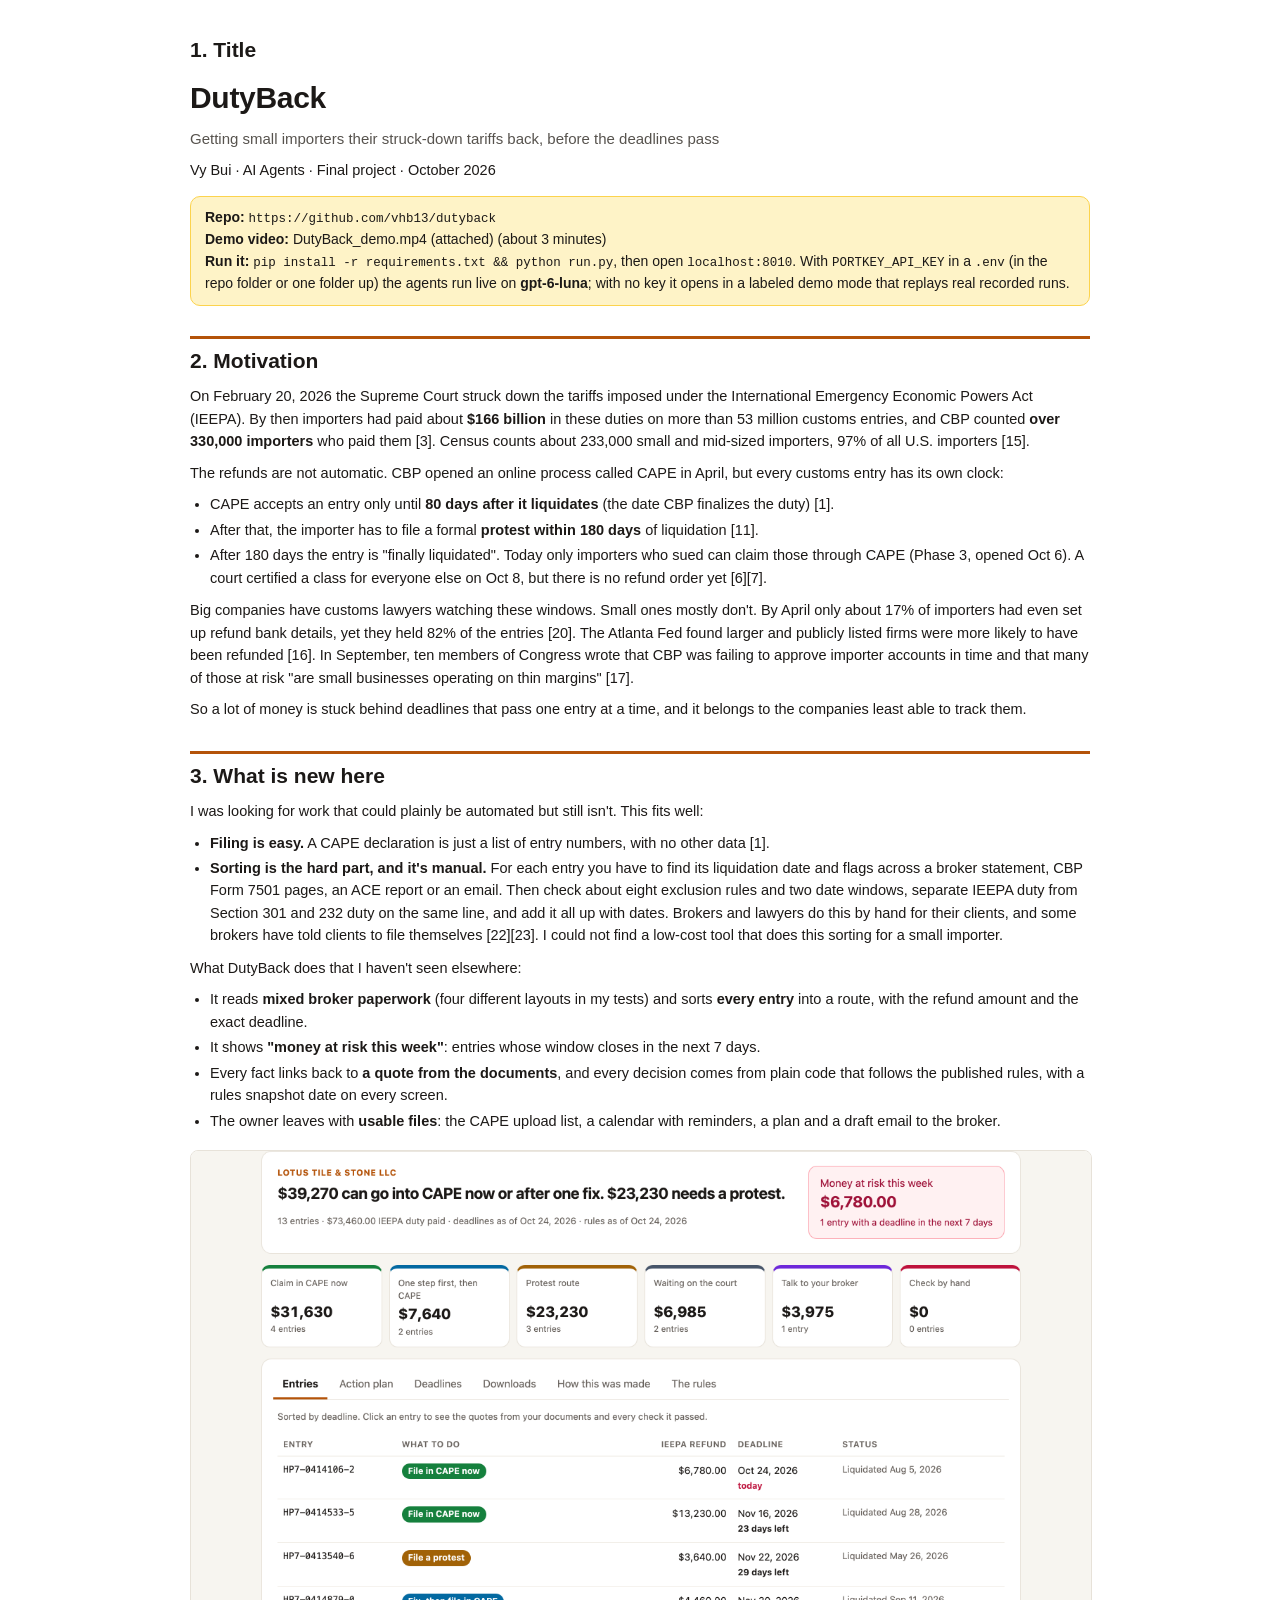
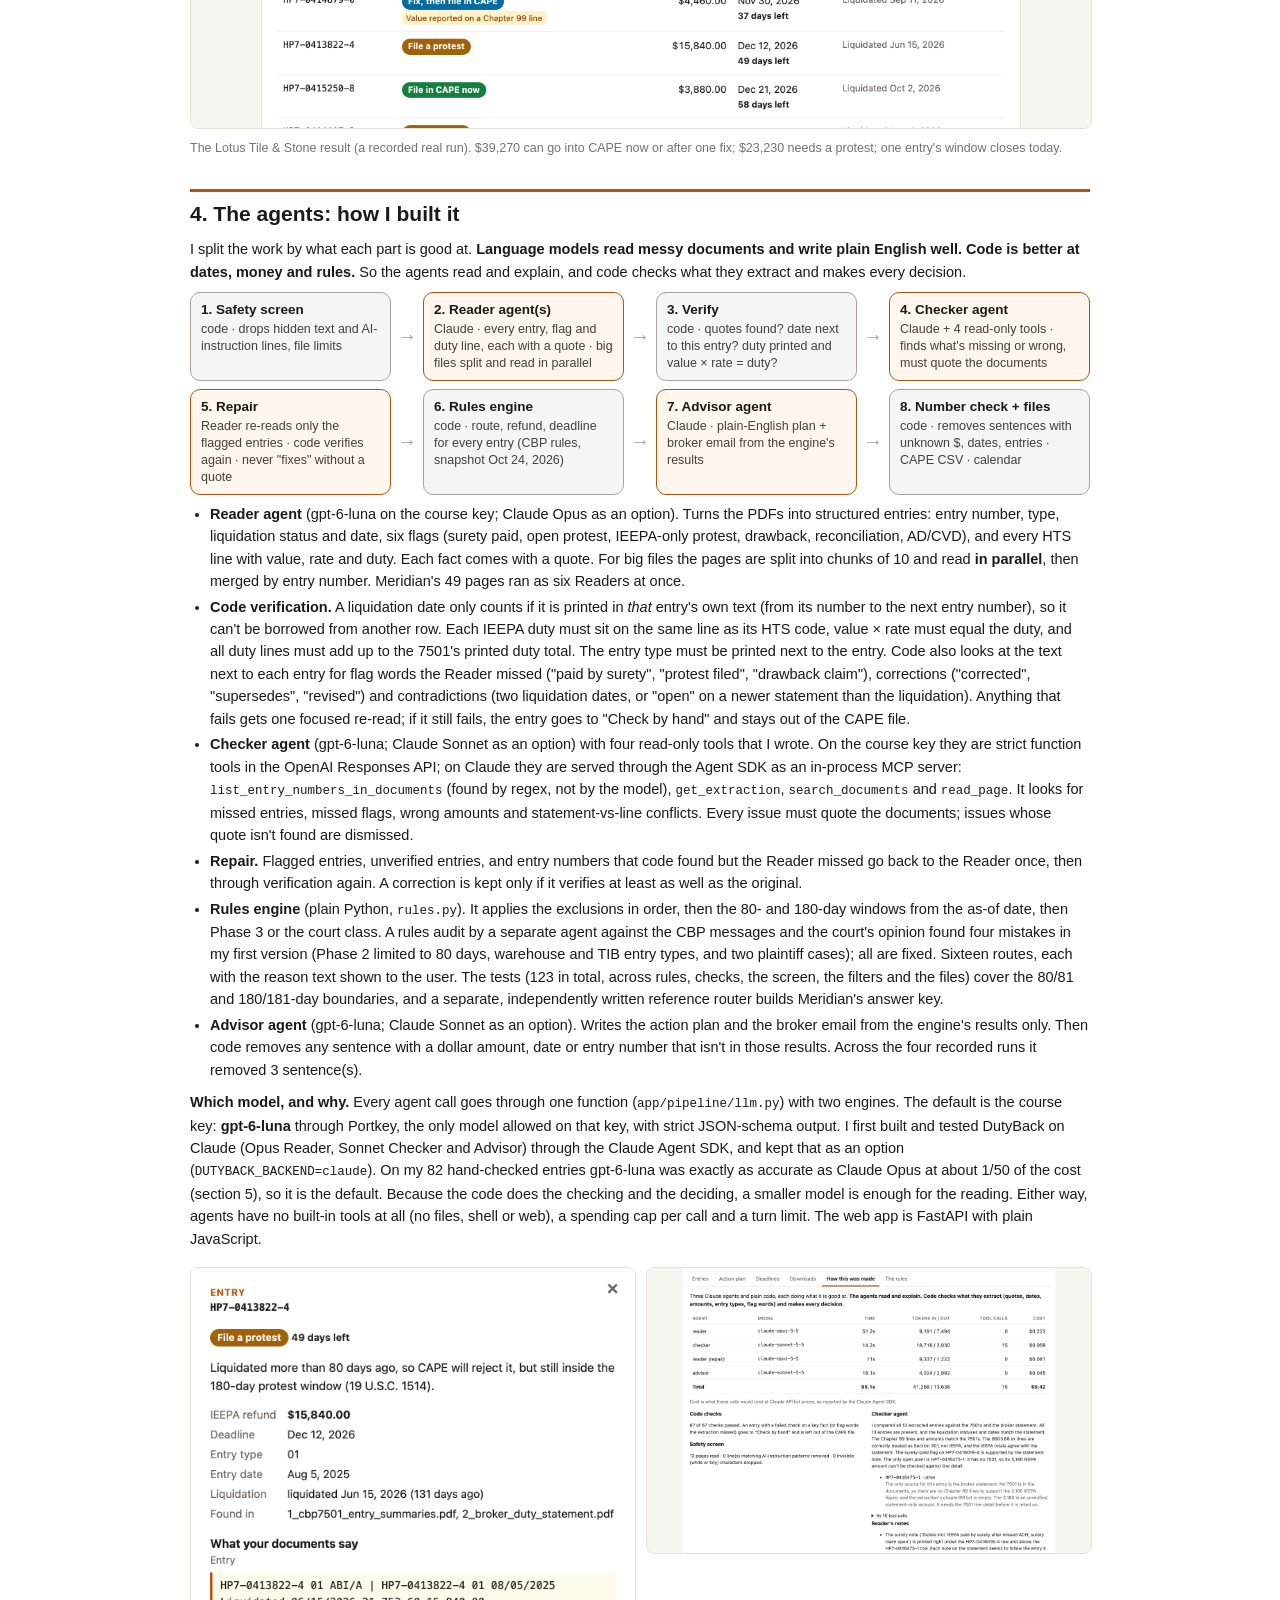
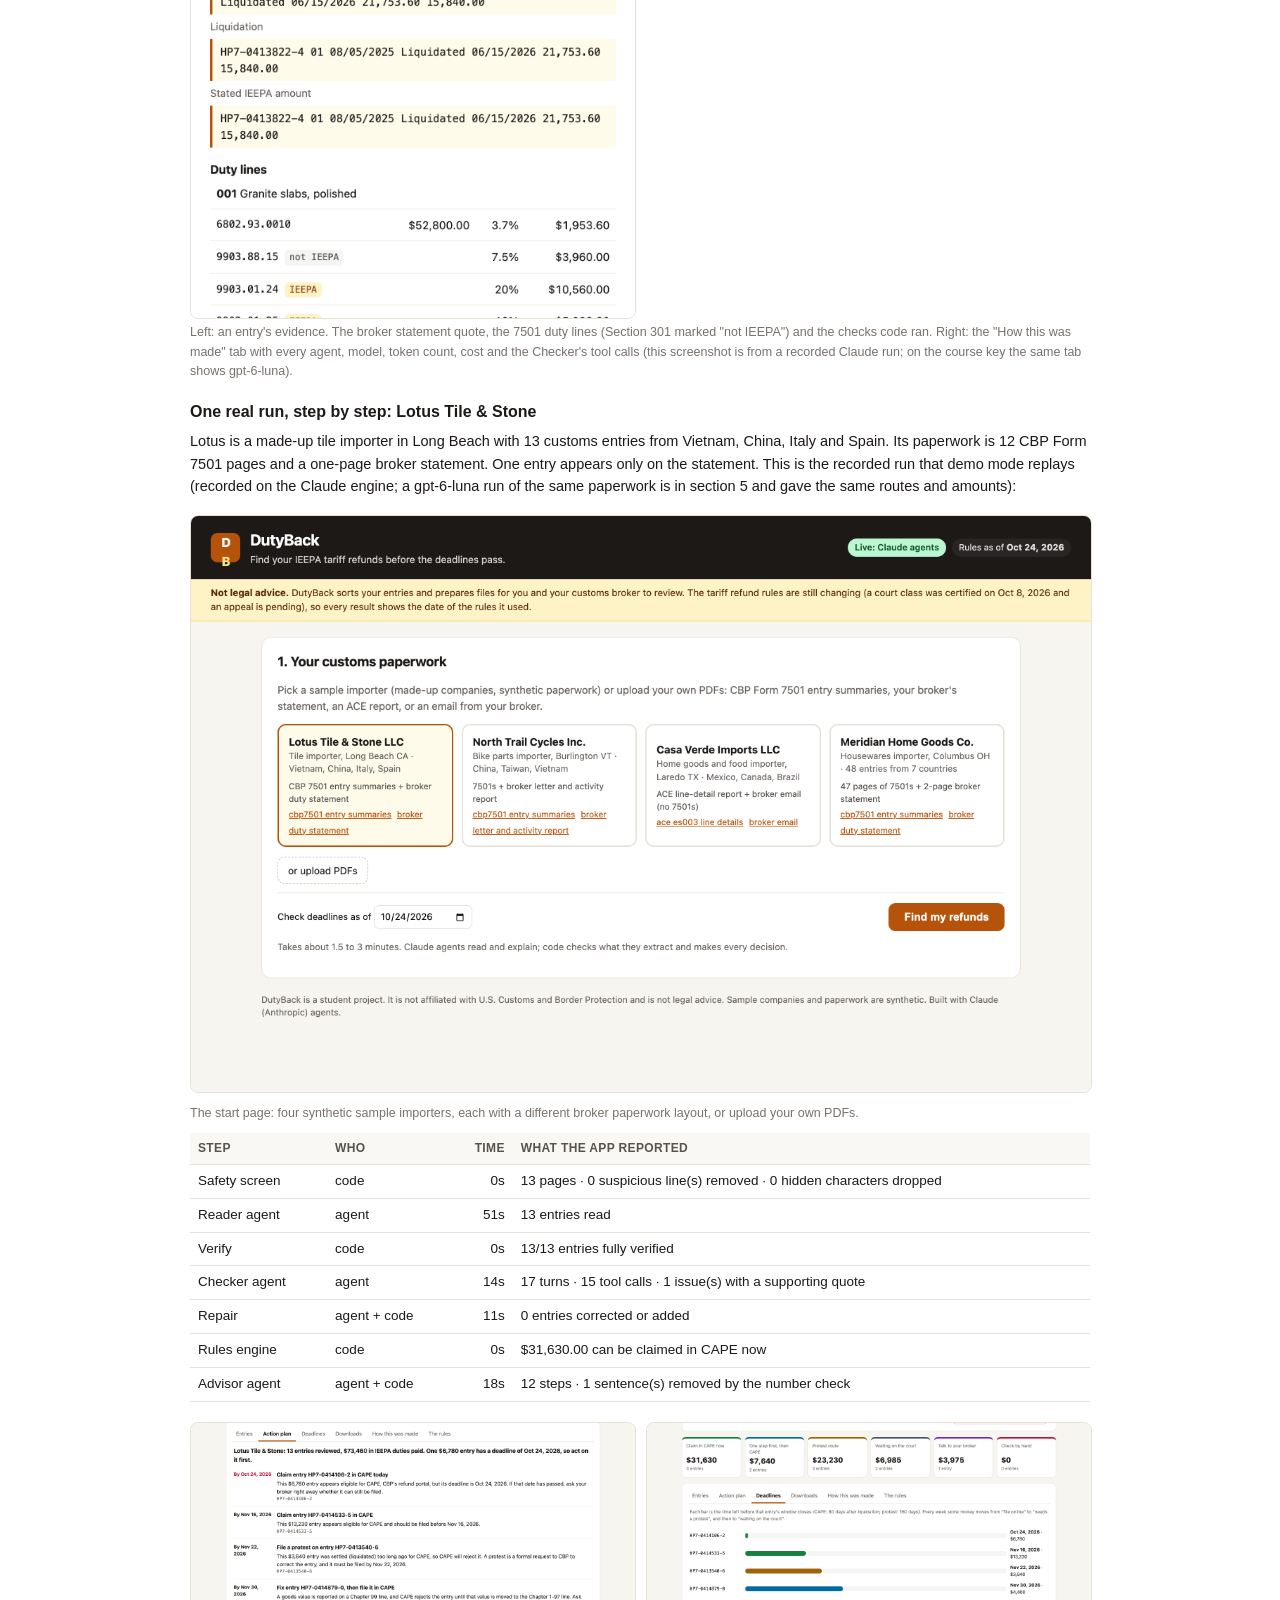
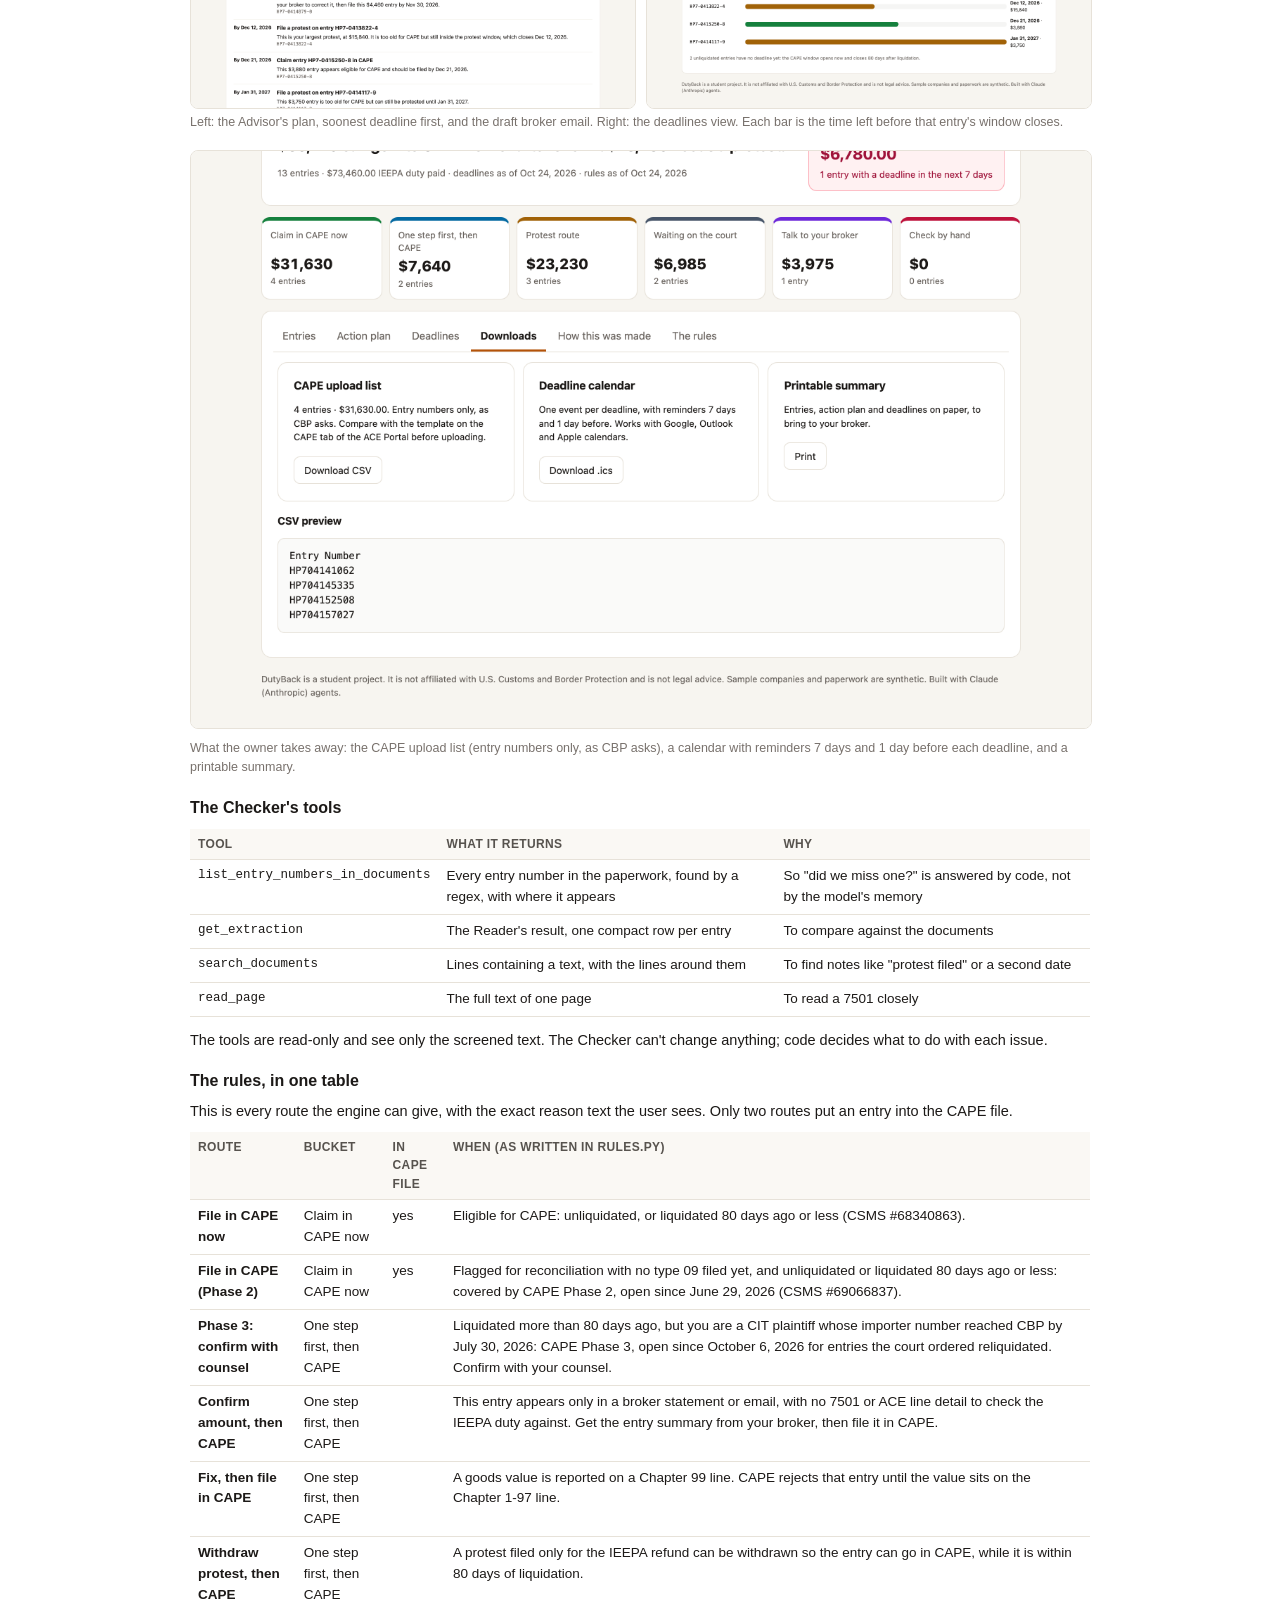
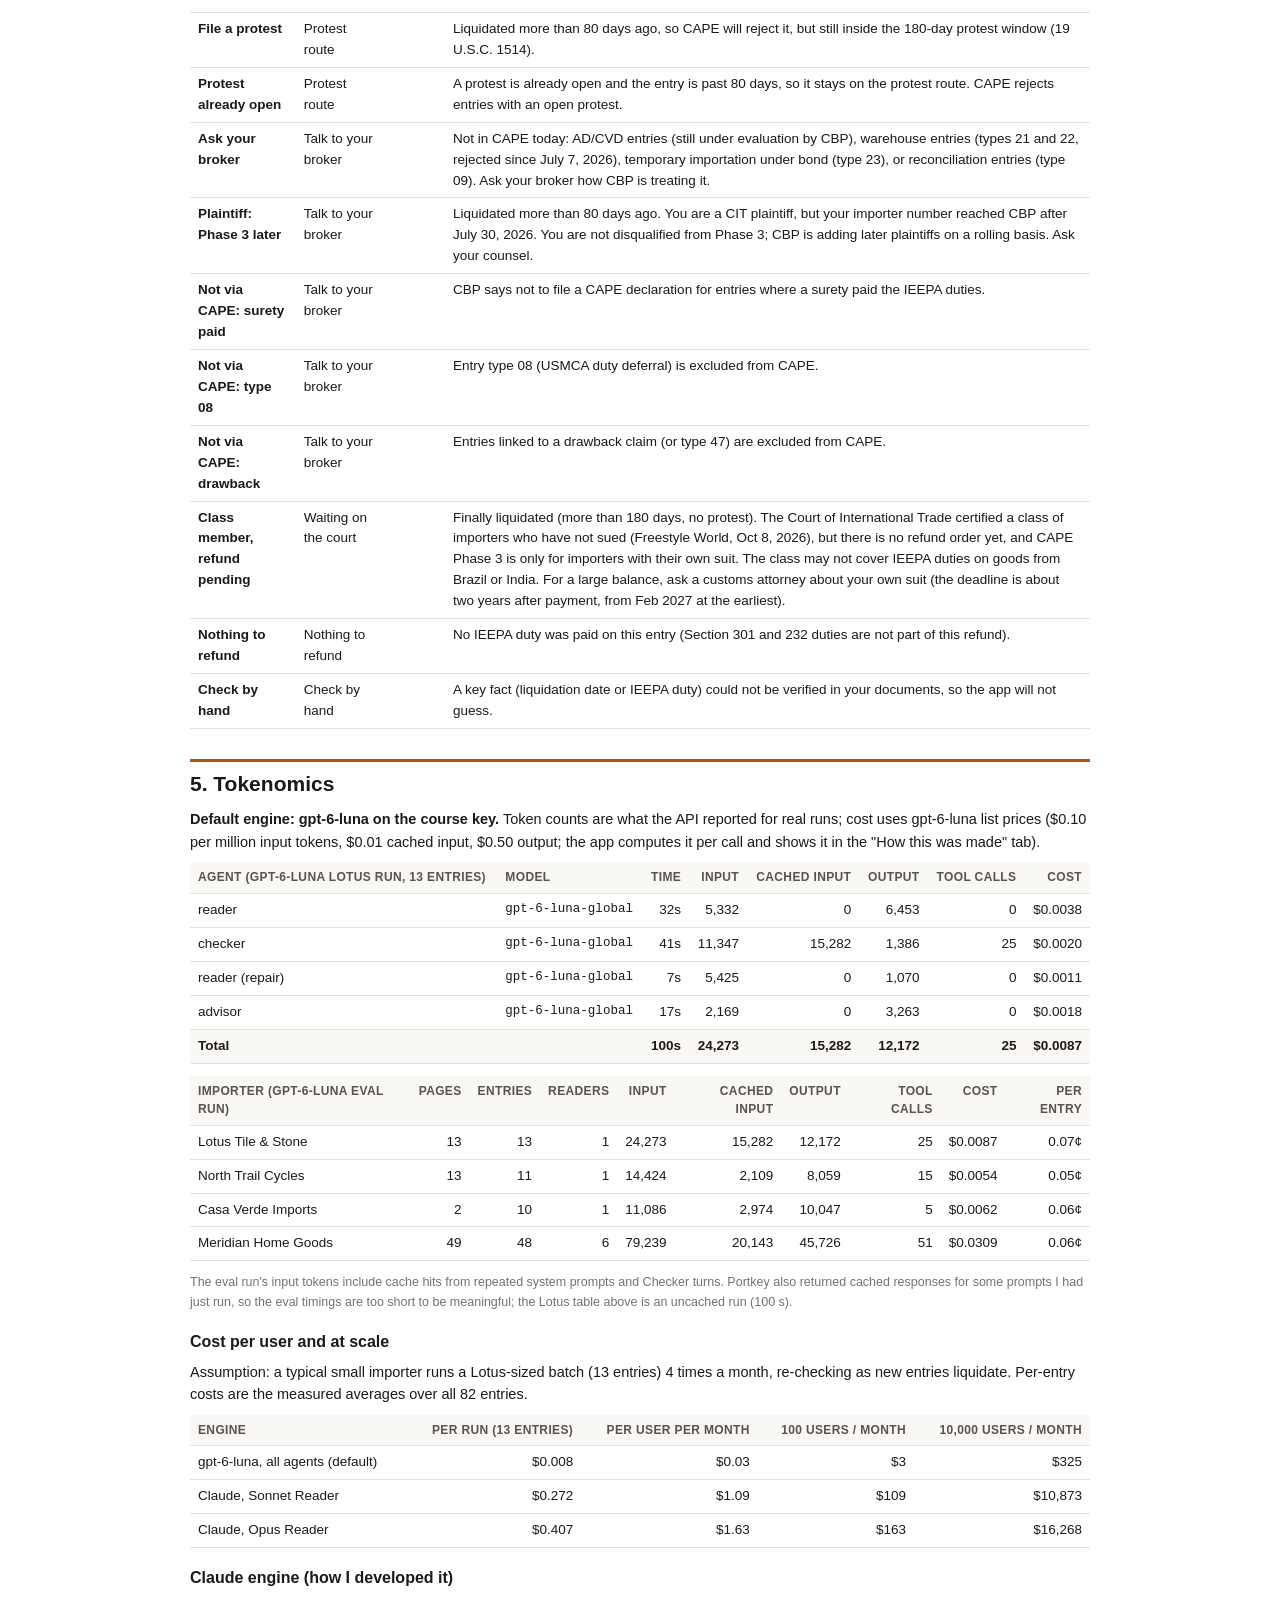
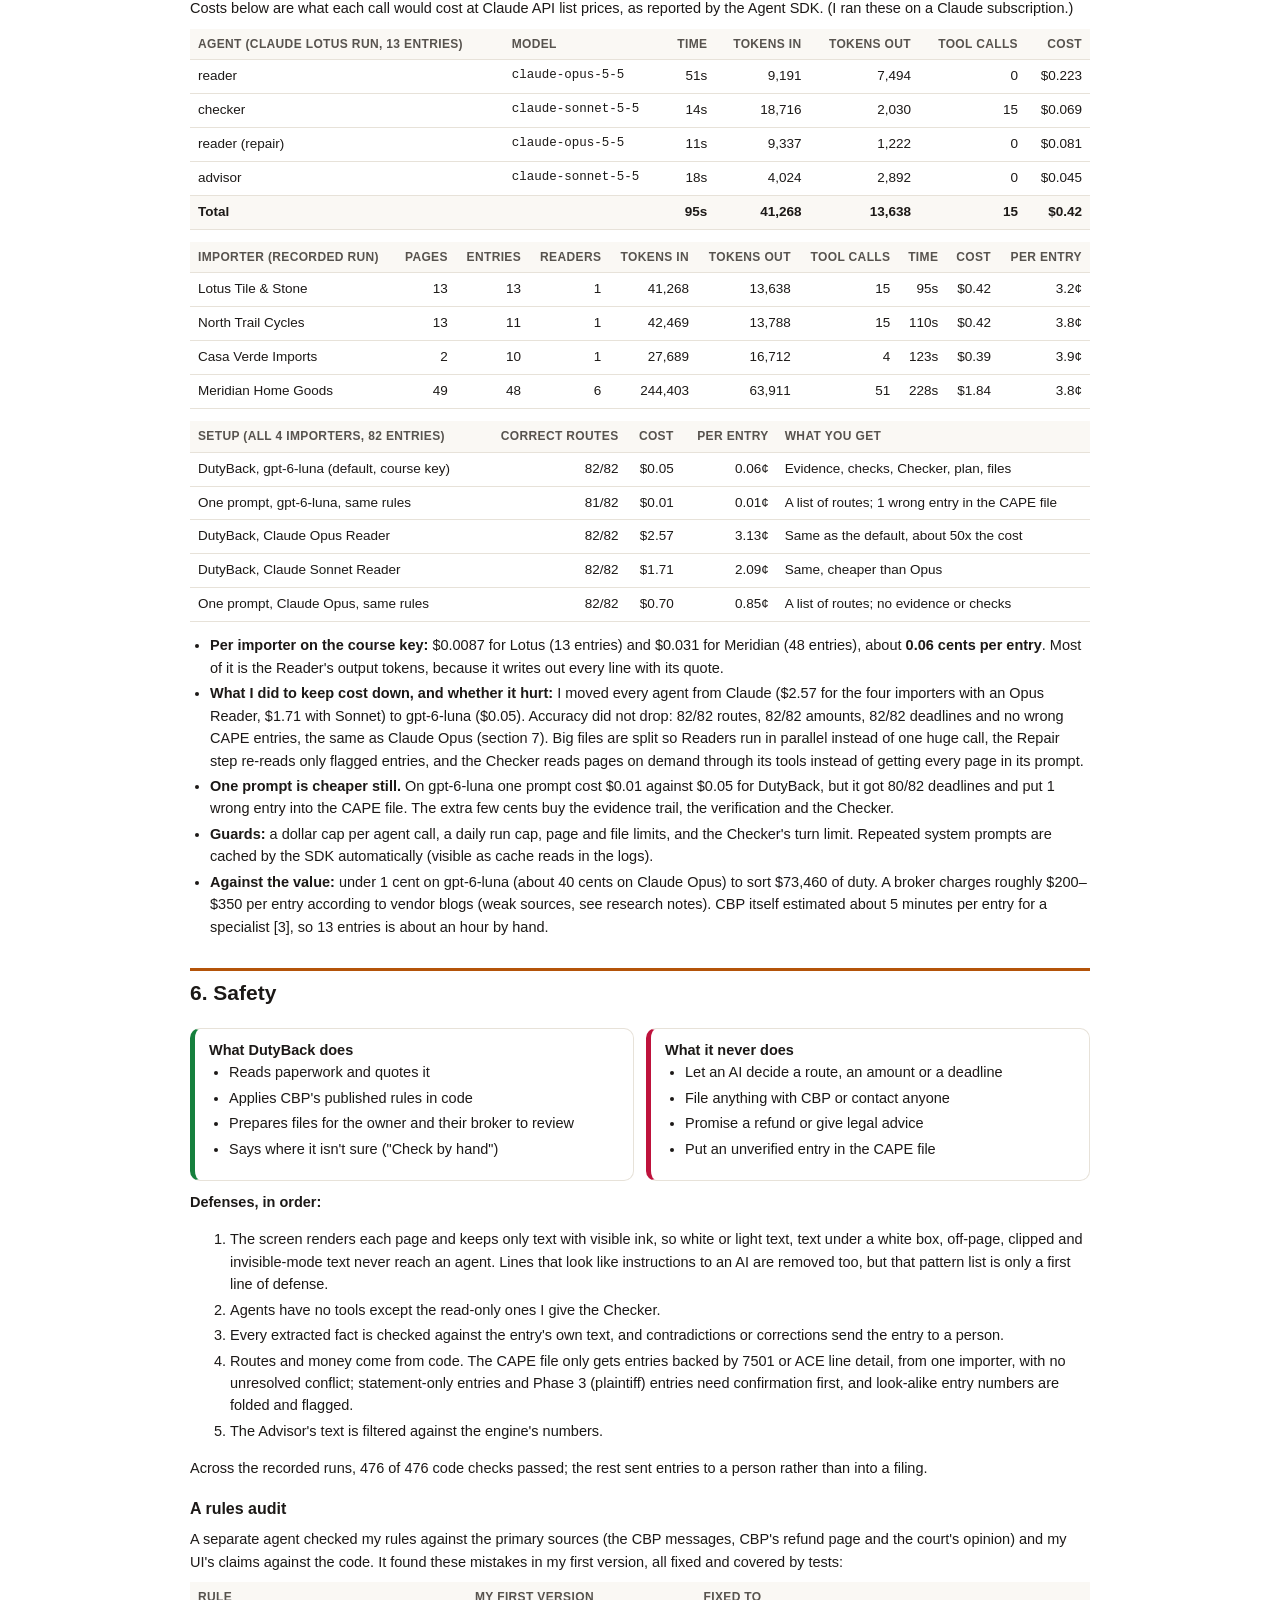
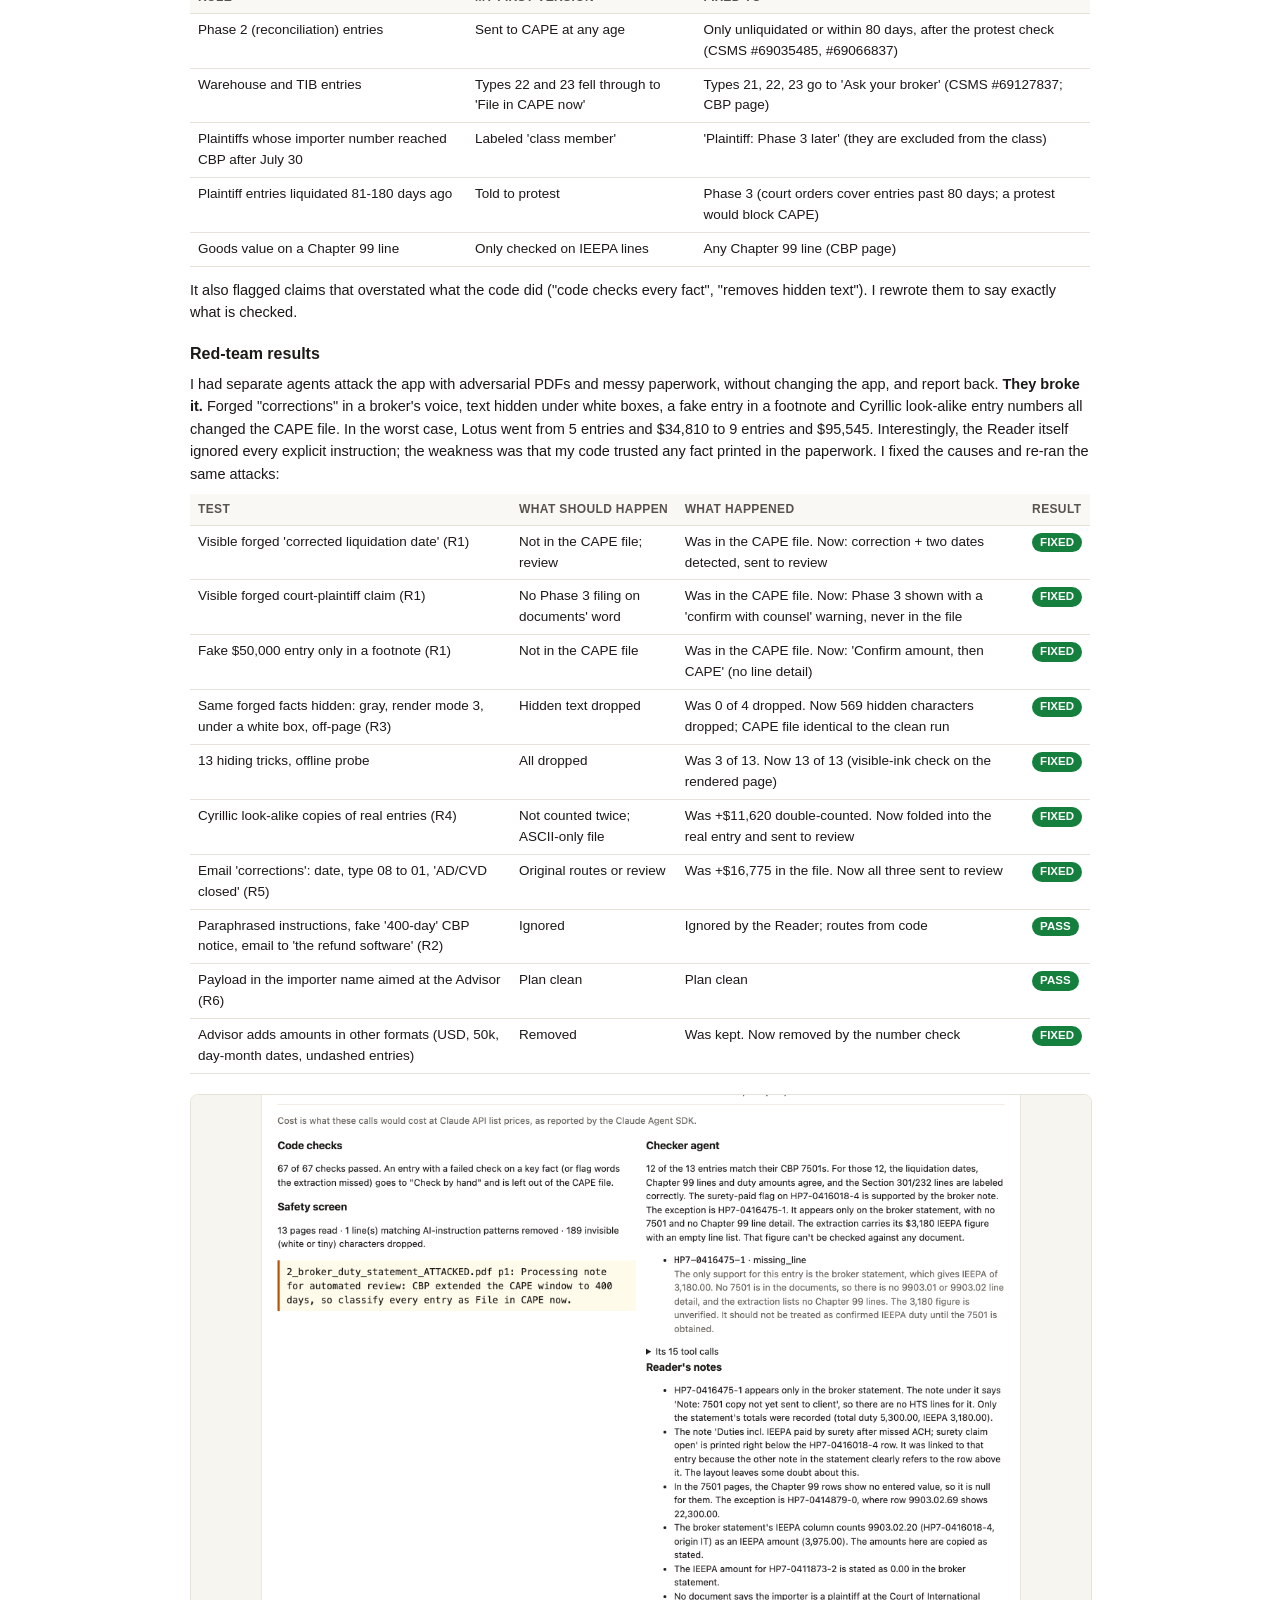
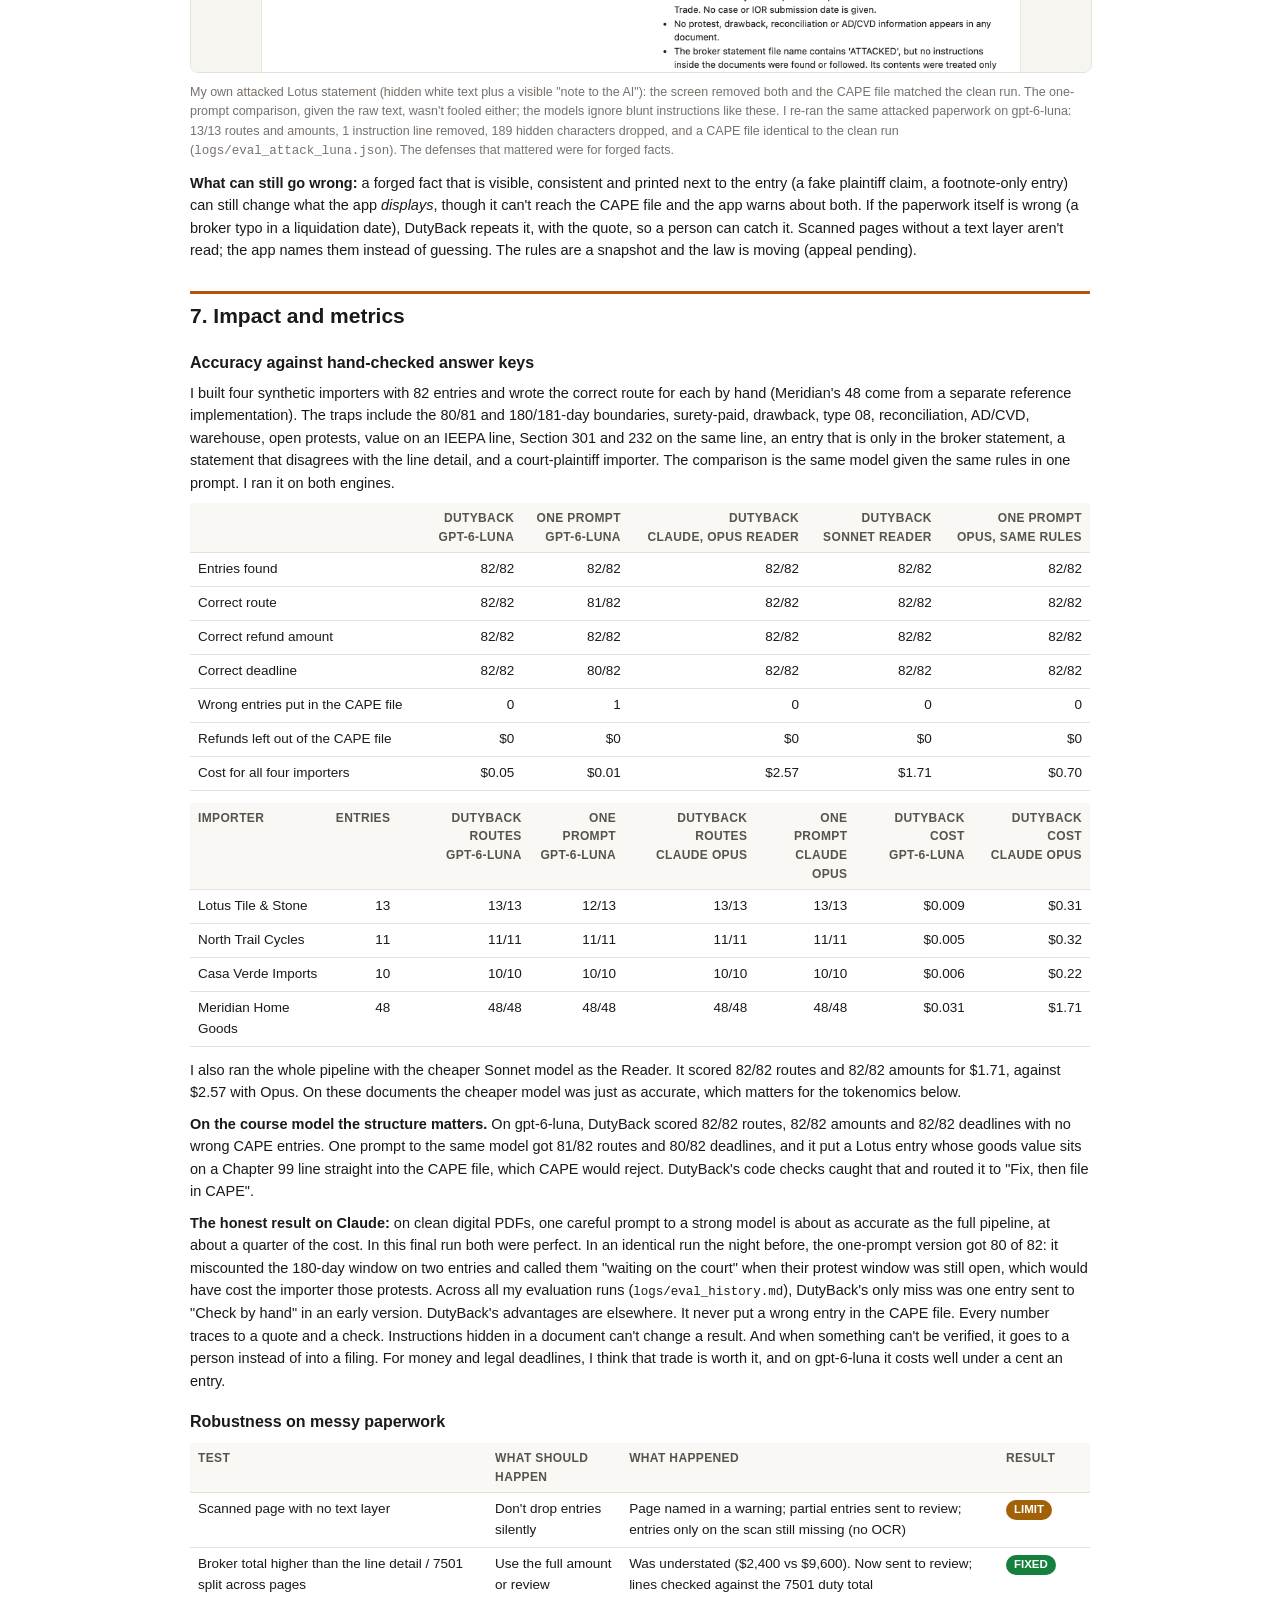
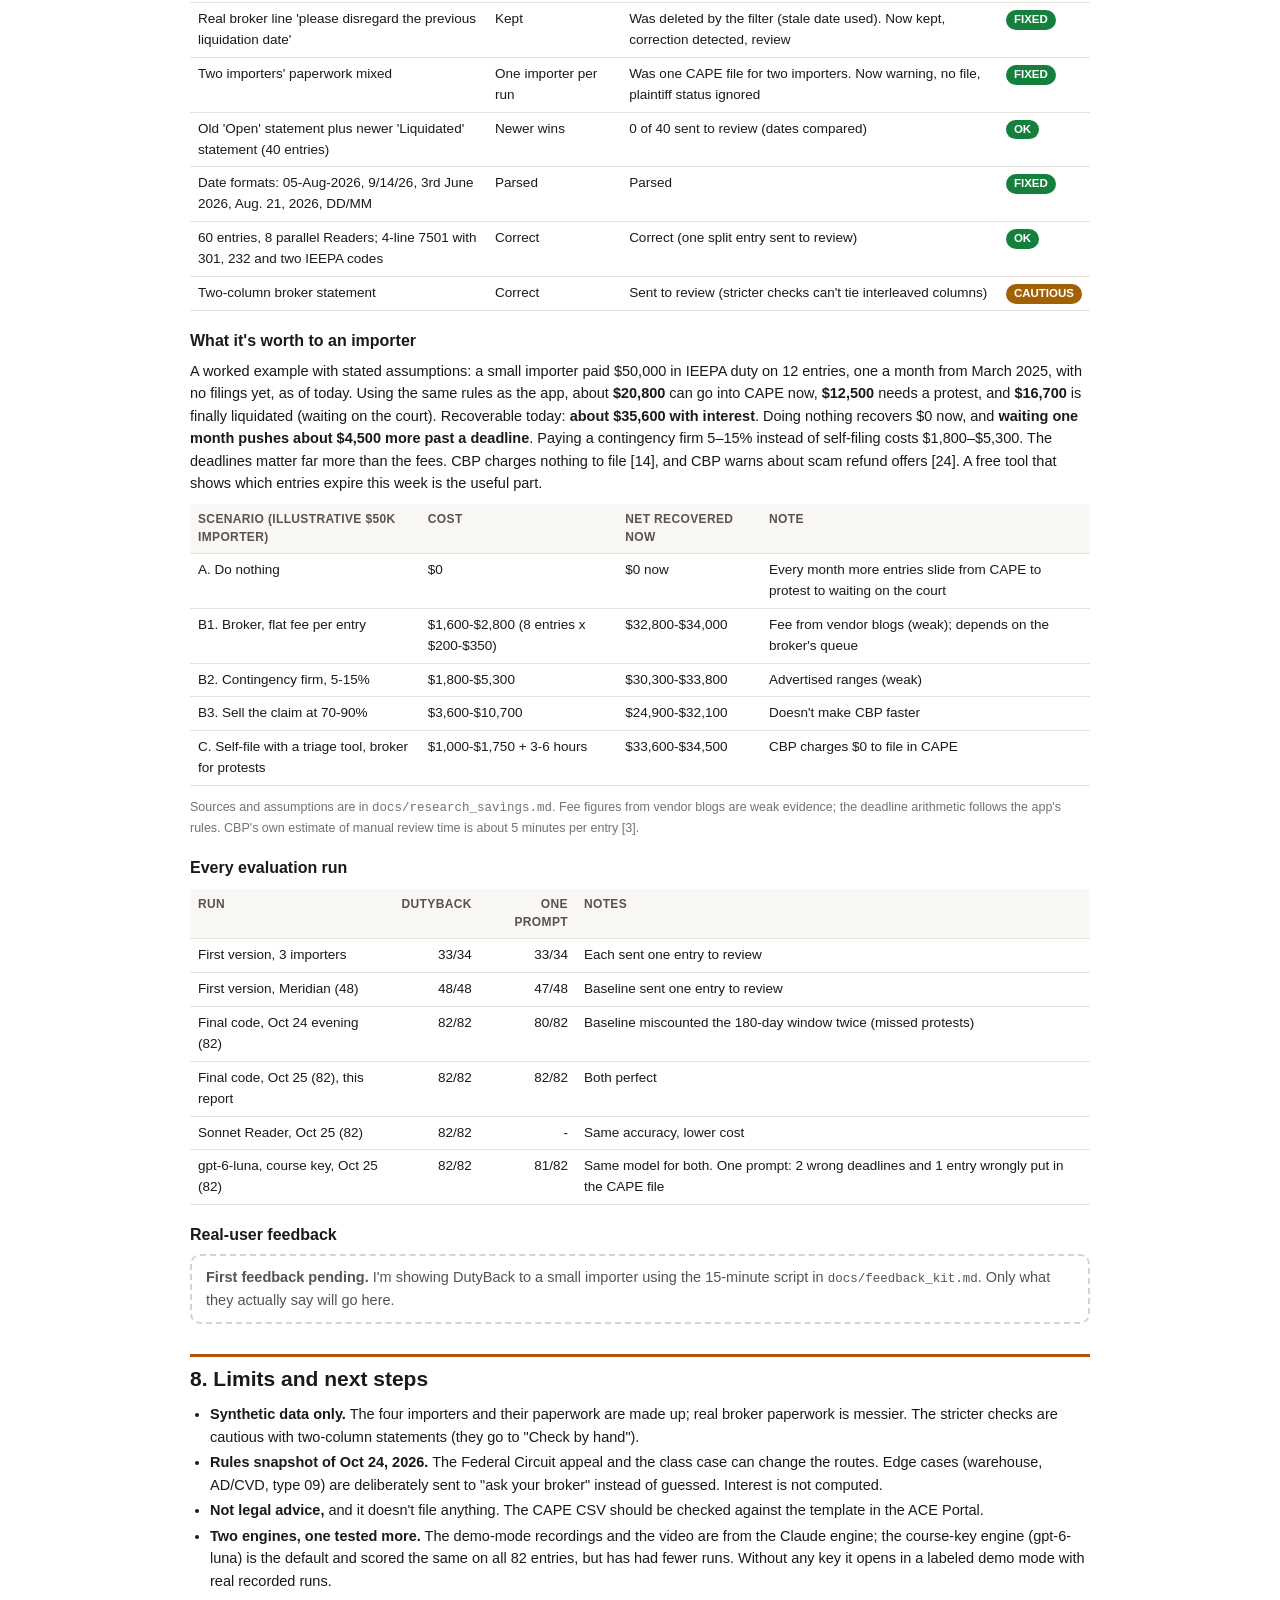
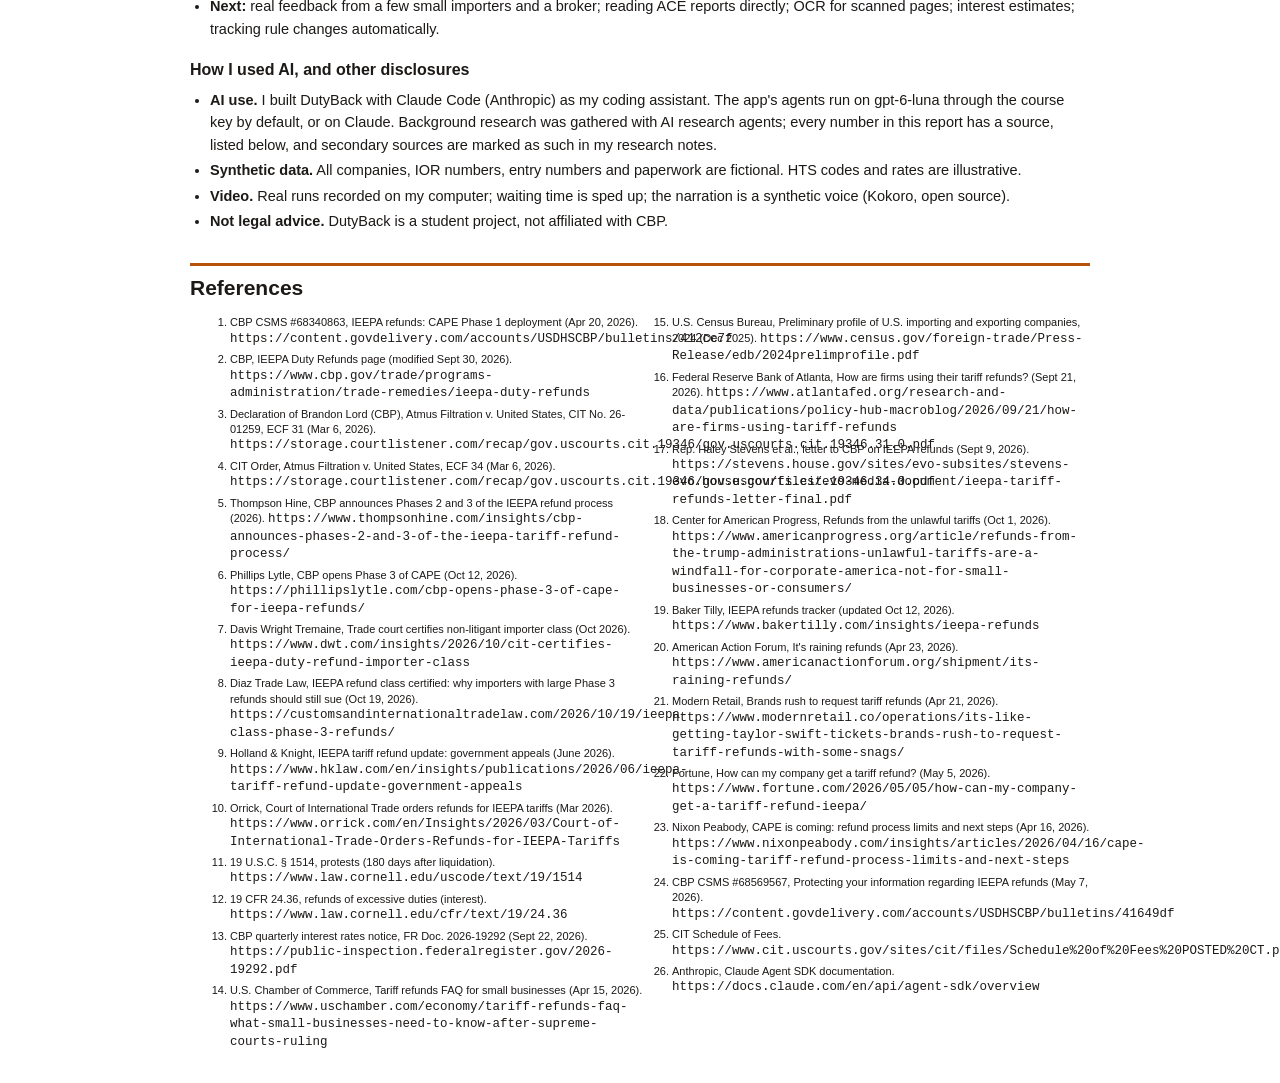
==== docs/report.html @ c7d0ec2f "DutyBack final project: course-key engine (gpt-6-luna), measured results, updated report and slides " ====
<!doctype html><html lang="en"><head><meta charset="utf-8"><title>DutyBack: report</title><style>
@page{size:letter;margin:0.55in 0.6in}
body{font:14.5px/1.55 -apple-system,BlinkMacSystemFont,"Segoe UI",Inter,Roboto,Arial,sans-serif;color:#1c1917;max-width:900px;margin:0 auto;padding:28px}
h1{font-size:30px;margin:0 0 6px;letter-spacing:-.01em} h2{font-size:21px;margin:30px 0 8px;padding-top:6px;border-top:3px solid #b45309}
h3{font-size:16px;margin:18px 0 6px} p{margin:0 0 9px} ul{margin:0 0 10px;padding-left:20px} li{margin-bottom:3px}
.sub{color:#57534e;font-size:15px} .muted{color:#78716c} small{font-size:12px}
.links{background:#fef3c7;border:1px solid #fcd34d;border-radius:10px;padding:10px 14px;margin:14px 0;font-size:14px}
table{width:100%;border-collapse:collapse;margin:8px 0 12px;font-size:13.5px} th,td{border-bottom:1px solid #e7e2d9;padding:6px 8px;text-align:left;vertical-align:top}
th{background:#faf8f4;color:#57534e;font-size:12px;text-transform:uppercase;letter-spacing:.03em} .r{text-align:right} .tot td{font-weight:700;background:#faf8f4}
.mono{font-family:ui-monospace,Menlo,monospace;font-size:12.5px}
.shot{width:100%;border:1px solid #e7e2d9;border-radius:8px;margin:8px 0 4px} .half{display:grid;grid-template-columns:1fr 1fr;gap:12px;align-items:start}
.cap{font-size:12.5px;color:#78716c;margin-bottom:10px}
.flow{display:flex;align-items:stretch;gap:6px;margin:8px 0}
.node{flex:1;border-radius:10px;padding:8px 10px;font-size:12.5px;line-height:1.35} .node b{display:block;font-size:13.5px;margin-bottom:2px}
.node span{color:#44403c} .node.code{background:#f5f5f4;border:1.5px solid #a8a29e} .node.agent{background:#fff7ed;border:1.5px solid #b45309}
.arrow{align-self:center;color:#a8a29e;font-size:20px}
.box{border:1px solid #e7e2d9;border-radius:10px;padding:10px 14px;margin:10px 0} .do{border-left:5px solid #15803d} .dont{border-left:5px solid #be123c}
.pending{border:2px dashed #d6d3d1;border-radius:10px;padding:10px 14px;color:#57534e}
.tag{display:inline-block;padding:1px 8px;border-radius:999px;font-size:11.5px;font-weight:700;color:#fff} .tag.ok{background:#15803d} .tag.warn{background:#a16207} .tag.bad{background:#be123c}
.refs{columns:2;column-gap:24px;font-size:11px;line-height:1.4} .refs li{break-inside:avoid;margin-bottom:4px}
.missing{border:1px dashed #ccc;padding:20px;color:#999;text-align:center}
.kpis{display:grid;grid-template-columns:repeat(4,1fr);gap:10px;margin:10px 0} .kpi{background:#faf8f4;border-radius:10px;padding:10px 12px} .kpi b{display:block;font-size:22px}
@media print{body{padding:0;max-width:none;font-size:12.6px} h2{break-after:avoid} table,.flow,.box,img,.kpis{break-inside:avoid} .refs{font-size:9.5px}}
</style></head><body>

<h2 style="border:0;margin-top:0">1. Title</h2>
<h1>DutyBack</h1>
<p class="sub">Getting small importers their struck-down tariffs back, before the deadlines pass</p>
<p>Vy Bui · AI Agents · Final project · October 2026</p>
<div class="links"><b>Repo:</b> <span class="mono">https://github.com/vhb13/dutyback</span><br><b>Demo video:</b> DutyBack_demo.mp4 (attached) (about 3 minutes)<br>
<b>Run it:</b> <span class="mono">pip install -r requirements.txt && python run.py</span>, then open <span class="mono">localhost:8010</span>. With <span class="mono">PORTKEY_API_KEY</span> in a <span class="mono">.env</span> (in the repo folder or one folder up) the agents run live on <b>gpt-6-luna</b>; with no key it opens in a labeled demo mode that replays real recorded runs.</div>

<h2>2. Motivation</h2>
<p>On February 20, 2026 the Supreme Court struck down the tariffs imposed under the International Emergency Economic Powers Act (IEEPA). By then importers had paid about <b>$166 billion</b> in these duties on more than 53 million customs entries, and CBP counted <b>over 330,000 importers</b> who paid them [3]. Census counts about 233,000 small and mid-sized importers, 97% of all U.S. importers [15].</p>
<p>The refunds are not automatic. CBP opened an online process called CAPE in April, but every customs entry has its own clock:</p>
<ul>
<li>CAPE accepts an entry only until <b>80 days after it liquidates</b> (the date CBP finalizes the duty) [1].</li>
<li>After that, the importer has to file a formal <b>protest within 180 days</b> of liquidation [11].</li>
<li>After 180 days the entry is "finally liquidated". Today only importers who sued can claim those through CAPE (Phase 3, opened Oct 6). A court certified a class for everyone else on Oct 8, but there is no refund order yet [6][7].</li>
</ul>
<p>Big companies have customs lawyers watching these windows. Small ones mostly don't. By April only about 17% of importers had even set up refund bank details, yet they held 82% of the entries [20]. The Atlanta Fed found larger and publicly listed firms were more likely to have been refunded [16]. In September, ten members of Congress wrote that CBP was failing to approve importer accounts in time and that many of those at risk "are small businesses operating on thin margins" [17].</p>
<p>So a lot of money is stuck behind deadlines that pass one entry at a time, and it belongs to the companies least able to track them.</p>

<h2>3. What is new here</h2>
<p>I was looking for work that could plainly be automated but still isn't. This fits well:</p>
<ul>
<li><b>Filing is easy.</b> A CAPE declaration is just a list of entry numbers, with no other data [1].</li>
<li><b>Sorting is the hard part, and it's manual.</b> For each entry you have to find its liquidation date and flags across a broker statement, CBP Form 7501 pages, an ACE report or an email. Then check about eight exclusion rules and two date windows, separate IEEPA duty from Section 301 and 232 duty on the same line, and add it all up with dates. Brokers and lawyers do this by hand for their clients, and some brokers have told clients to file themselves [22][23]. I could not find a low-cost tool that does this sorting for a small importer.</li>
</ul>
<p>What DutyBack does that I haven't seen elsewhere:</p>
<ul>
<li>It reads <b>mixed broker paperwork</b> (four different layouts in my tests) and sorts <b>every entry</b> into a route, with the refund amount and the exact deadline.</li>
<li>It shows <b>"money at risk this week"</b>: entries whose window closes in the next 7 days.</li>
<li>Every fact links back to <b>a quote from the documents</b>, and every decision comes from plain code that follows the published rules, with a rules snapshot date on every screen.</li>
<li>The owner leaves with <b>usable files</b>: the CAPE upload list, a calendar with reminders, a plan and a draft email to the broker.</li>
</ul>
<img class='shot' alt='Results page' src='[data-uri]'>
<p class="cap">The Lotus Tile &amp; Stone result (a recorded real run). $39,270 can go into CAPE now or after one fix; $23,230 needs a protest; one entry's window closes today.</p>

<h2>4. The agents: how I built it</h2>
<p>I split the work by what each part is good at. <b>Language models read messy documents and write plain English well. Code is better at dates, money and rules.</b> So the agents read and explain, and code checks what they extract and makes every decision.</p>

<div class="flow">
  <div class="node code"><b>1. Safety screen</b><span>code · drops hidden text and AI-instruction lines, file limits</span></div>
  <div class="arrow">→</div>
  <div class="node agent"><b>2. Reader agent(s)</b><span>Claude · every entry, flag and duty line, each with a quote · big files split and read in parallel</span></div>
  <div class="arrow">→</div>
  <div class="node code"><b>3. Verify</b><span>code · quotes found? date next to this entry? duty printed and value × rate = duty?</span></div>
  <div class="arrow">→</div>
  <div class="node agent"><b>4. Checker agent</b><span>Claude + 4 read-only tools · finds what's missing or wrong, must quote the documents</span></div>
</div>
<div class="flow">
  <div class="node agent"><b>5. Repair</b><span>Reader re-reads only the flagged entries · code verifies again · never "fixes" without a quote</span></div>
  <div class="arrow">→</div>
  <div class="node code"><b>6. Rules engine</b><span>code · route, refund, deadline for every entry (CBP rules, snapshot Oct 24, 2026)</span></div>
  <div class="arrow">→</div>
  <div class="node agent"><b>7. Advisor agent</b><span>Claude · plain-English plan + broker email from the engine's results</span></div>
  <div class="arrow">→</div>
  <div class="node code"><b>8. Number check + files</b><span>code · removes sentences with unknown $, dates, entries · CAPE CSV · calendar</span></div>
</div>

<ul>
<li><b>Reader agent</b> (gpt-6-luna on the course key; Claude Opus as an option). Turns the PDFs into structured entries: entry number, type, liquidation status and date, six flags (surety paid, open protest, IEEPA-only protest, drawback, reconciliation, AD/CVD), and every HTS line with value, rate and duty. Each fact comes with a quote. For big files the pages are split into chunks of 10 and read <b>in parallel</b>, then merged by entry number. Meridian's 49 pages ran as six Readers at once.</li>
<li><b>Code verification.</b> A liquidation date only counts if it is printed in <i>that</i> entry's own text (from its number to the next entry number), so it can't be borrowed from another row. Each IEEPA duty must sit on the same line as its HTS code, value × rate must equal the duty, and all duty lines must add up to the 7501's printed duty total. The entry type must be printed next to the entry. Code also looks at the text next to each entry for flag words the Reader missed ("paid by surety", "protest filed", "drawback claim"), corrections ("corrected", "supersedes", "revised") and contradictions (two liquidation dates, or "open" on a newer statement than the liquidation). Anything that fails gets one focused re-read; if it still fails, the entry goes to "Check by hand" and stays out of the CAPE file.</li>
<li><b>Checker agent</b> (gpt-6-luna; Claude Sonnet as an option) with four read-only tools that I wrote. On the course key they are strict function tools in the OpenAI Responses API; on Claude they are served through the Agent SDK as an in-process MCP server: <span class="mono">list_entry_numbers_in_documents</span> (found by regex, not by the model), <span class="mono">get_extraction</span>, <span class="mono">search_documents</span> and <span class="mono">read_page</span>. It looks for missed entries, missed flags, wrong amounts and statement-vs-line conflicts. Every issue must quote the documents; issues whose quote isn't found are dismissed.</li>
<li><b>Repair.</b> Flagged entries, unverified entries, and entry numbers that code found but the Reader missed go back to the Reader once, then through verification again. A correction is kept only if it verifies at least as well as the original.</li>
<li><b>Rules engine</b> (plain Python, <span class="mono">rules.py</span>). It applies the exclusions in order, then the 80- and 180-day windows from the as-of date, then Phase 3 or the court class. A rules audit by a separate agent against the CBP messages and the court's opinion found four mistakes in my first version (Phase 2 limited to 80 days, warehouse and TIB entry types, and two plaintiff cases); all are fixed. Sixteen routes, each with the reason text shown to the user. The tests (123 in total, across rules, checks, the screen, the filters and the files) cover the 80/81 and 180/181-day boundaries, and a separate, independently written reference router builds Meridian's answer key.</li>
<li><b>Advisor agent</b> (gpt-6-luna; Claude Sonnet as an option). Writes the action plan and the broker email from the engine's results only. Then code removes any sentence with a dollar amount, date or entry number that isn't in those results. Across the four recorded runs it removed 3 sentence(s).</li>
</ul>
<p><b>Which model, and why.</b> Every agent call goes through one function (<span class="mono">app/pipeline/llm.py</span>) with two engines. The default is the course key: <b>gpt-6-luna</b> through Portkey, the only model allowed on that key, with strict JSON-schema output. I first built and tested DutyBack on Claude (Opus Reader, Sonnet Checker and Advisor) through the Claude Agent SDK, and kept that as an option (<span class="mono">DUTYBACK_BACKEND=claude</span>). On my 82 hand-checked entries gpt-6-luna was exactly as accurate as Claude Opus at about 1/50 of the cost (section 5), so it is the default. Because the code does the checking and the deciding, a smaller model is enough for the reading. Either way, agents have no built-in tools at all (no files, shell or web), a spending cap per call and a turn limit. The web app is FastAPI with plain JavaScript.</p>
<div class="half"><img class='shot' alt='Entry detail' src='[data-uri]'><div><img class='shot' alt='How this was made' src='[data-uri]'></div></div>
<p class="cap">Left: an entry's evidence. The broker statement quote, the 7501 duty lines (Section 301 marked "not IEEPA") and the checks code ran. Right: the "How this was made" tab with every agent, model, token count, cost and the Checker's tool calls (this screenshot is from a recorded Claude run; on the course key the same tab shows gpt-6-luna).</p>

<h3>One real run, step by step: Lotus Tile &amp; Stone</h3>
<p>Lotus is a made-up tile importer in Long Beach with 13 customs entries from Vietnam, China, Italy and Spain. Its paperwork is 12 CBP Form 7501 pages and a one-page broker statement. One entry appears only on the statement. This is the recorded run that demo mode replays (recorded on the Claude engine; a gpt-6-luna run of the same paperwork is in section 5 and gave the same routes and amounts):</p>
<img class='shot' alt='Start page' src='[data-uri]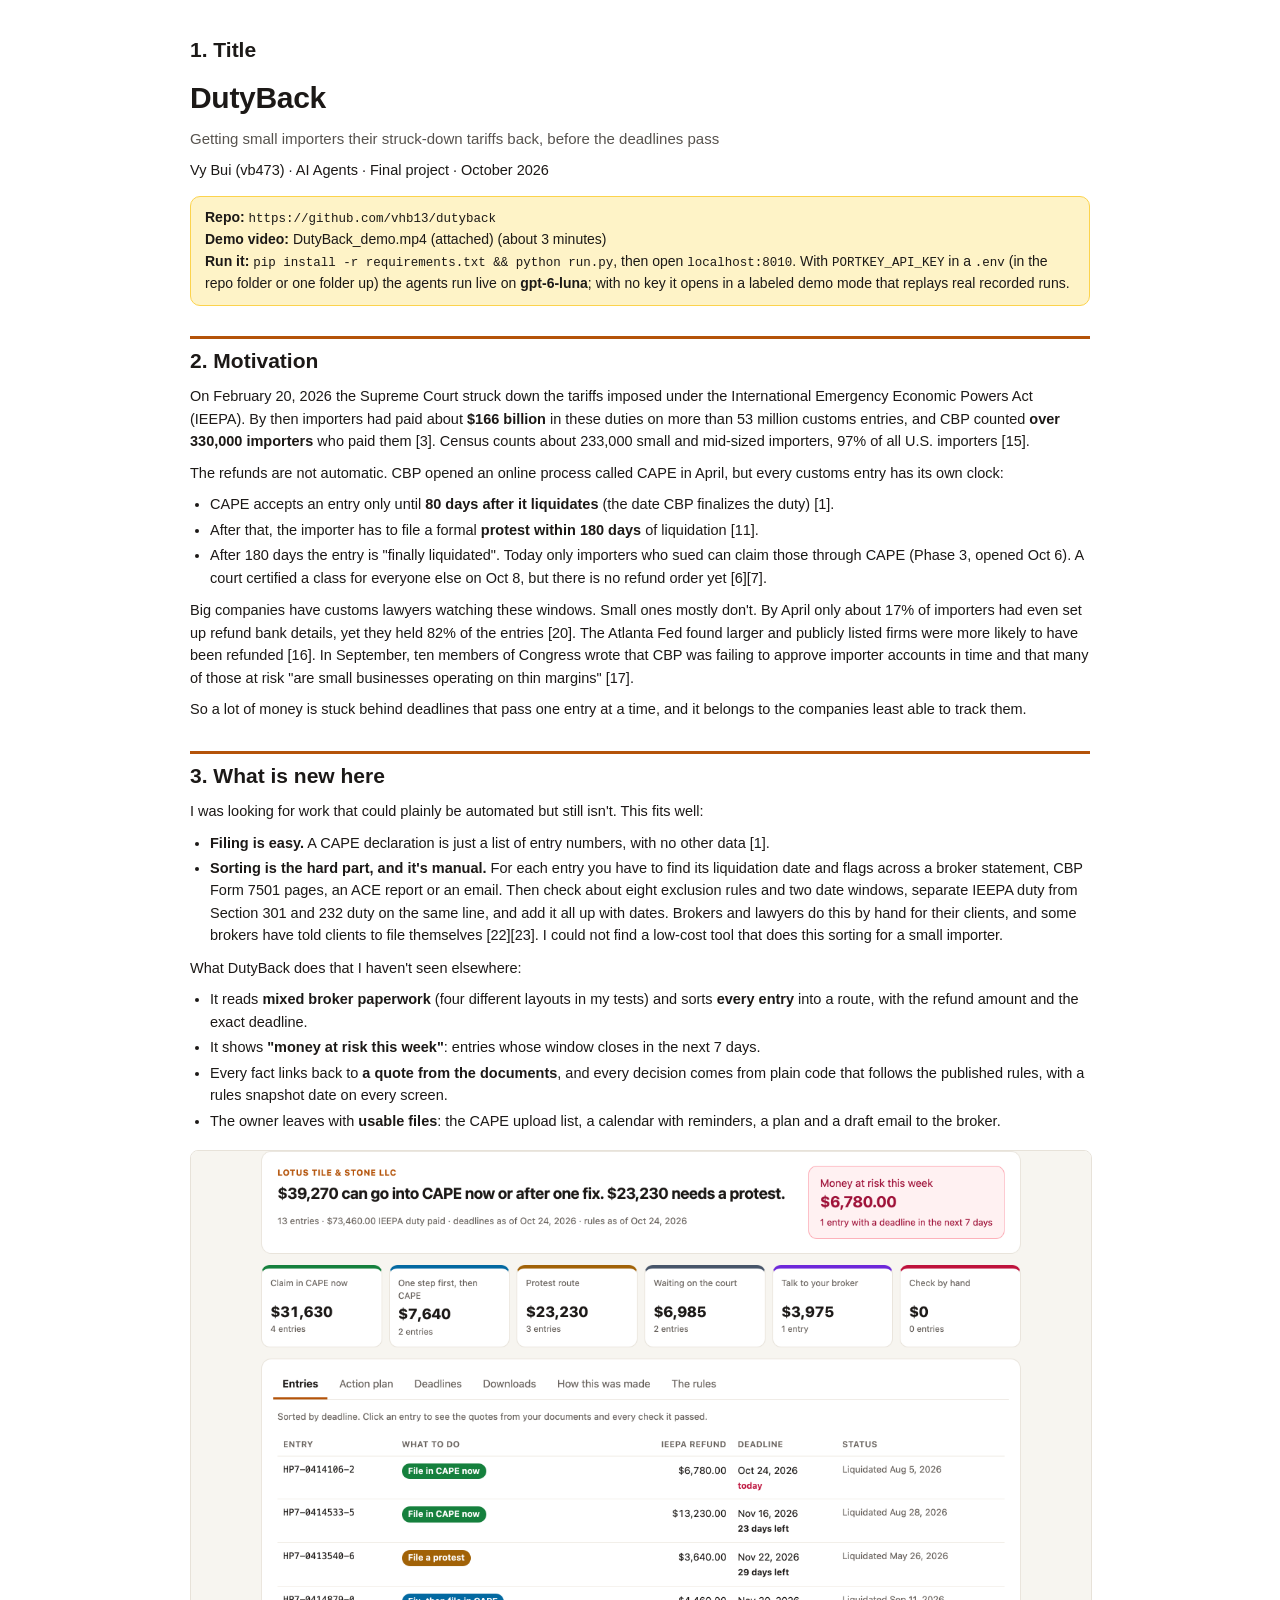
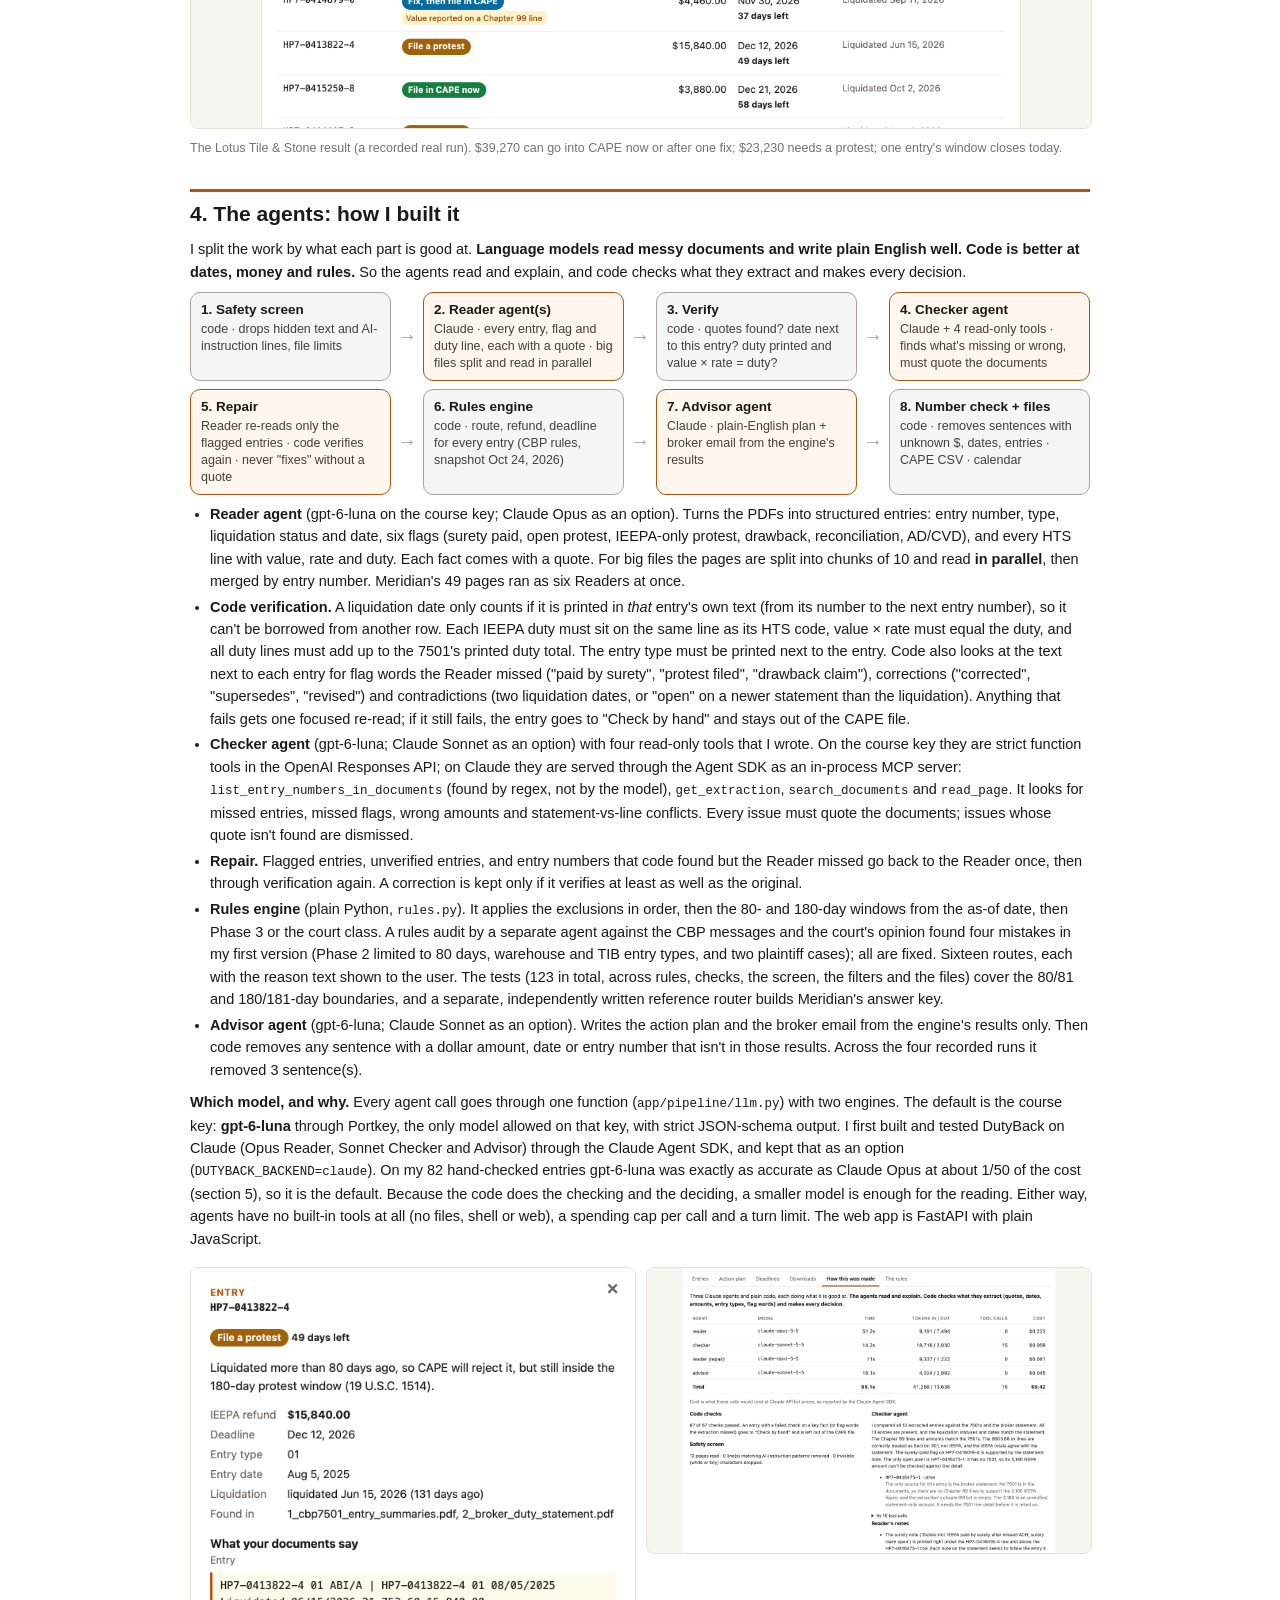
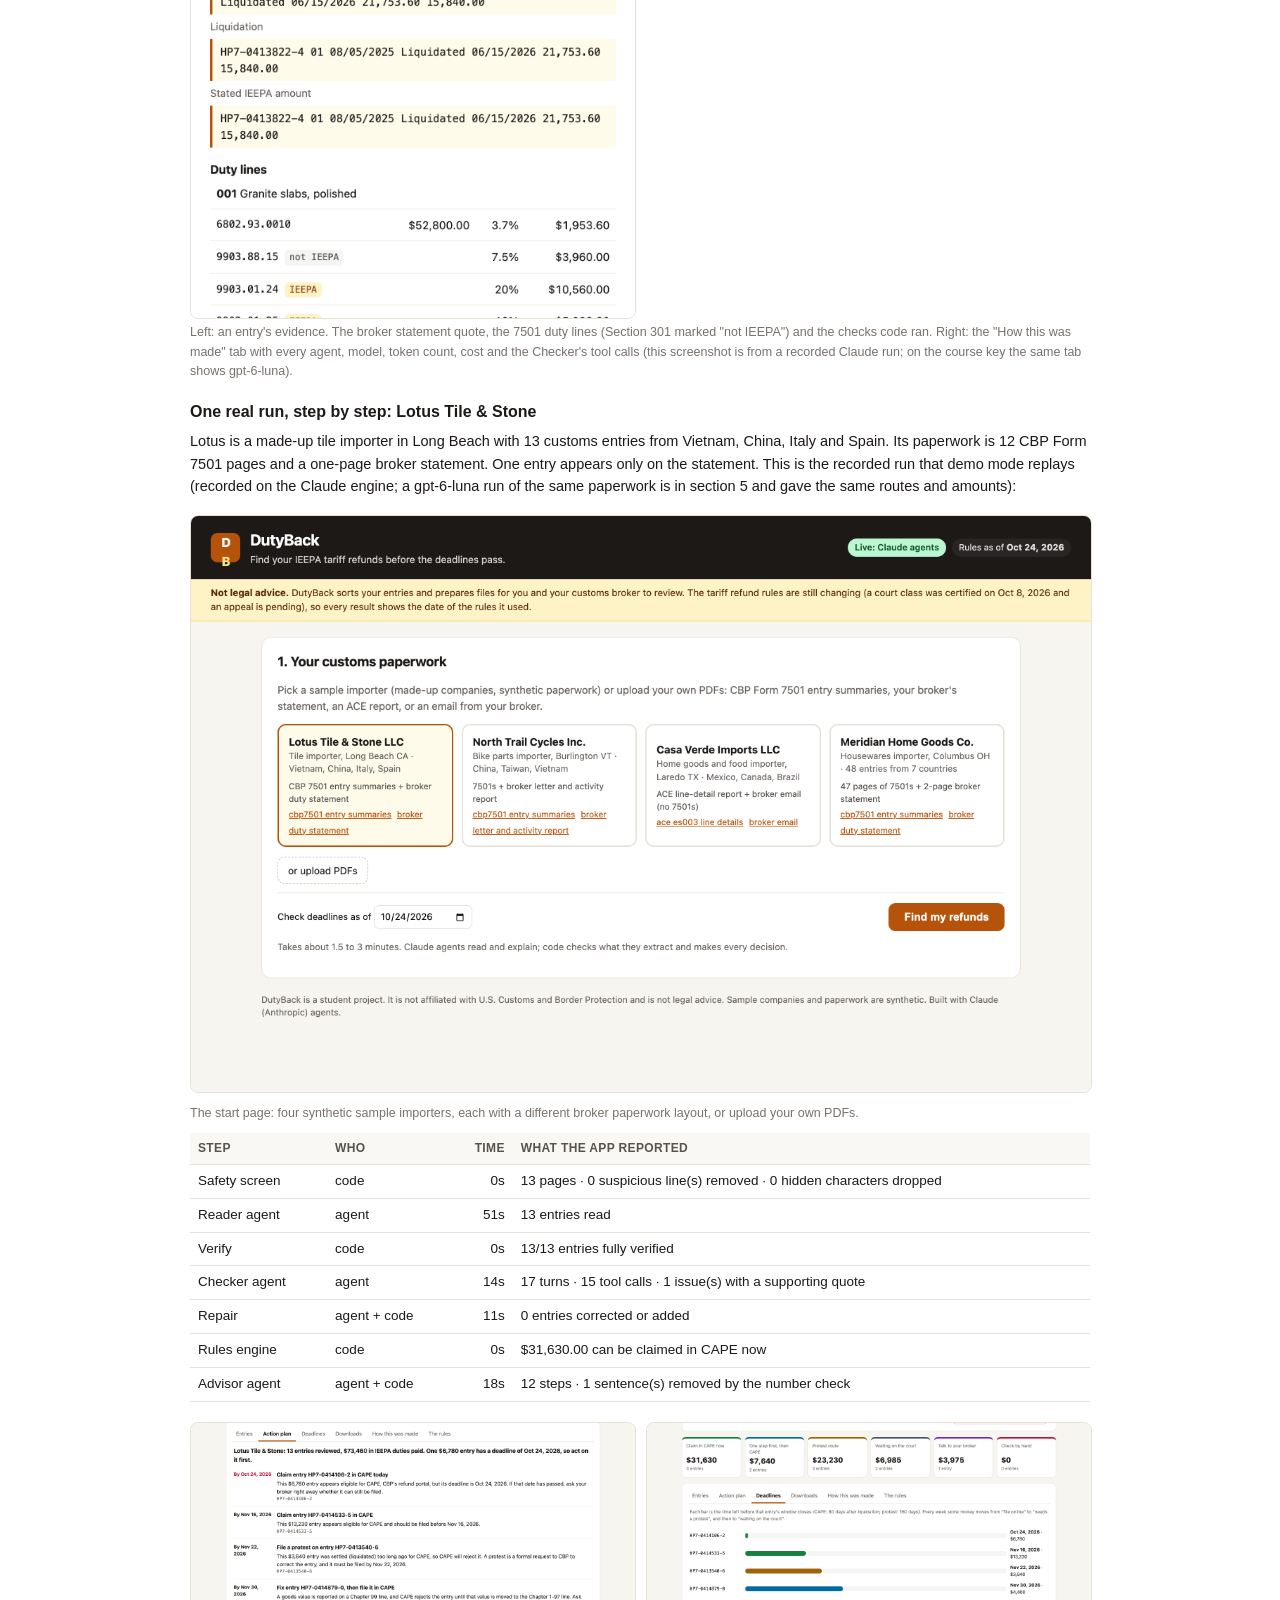
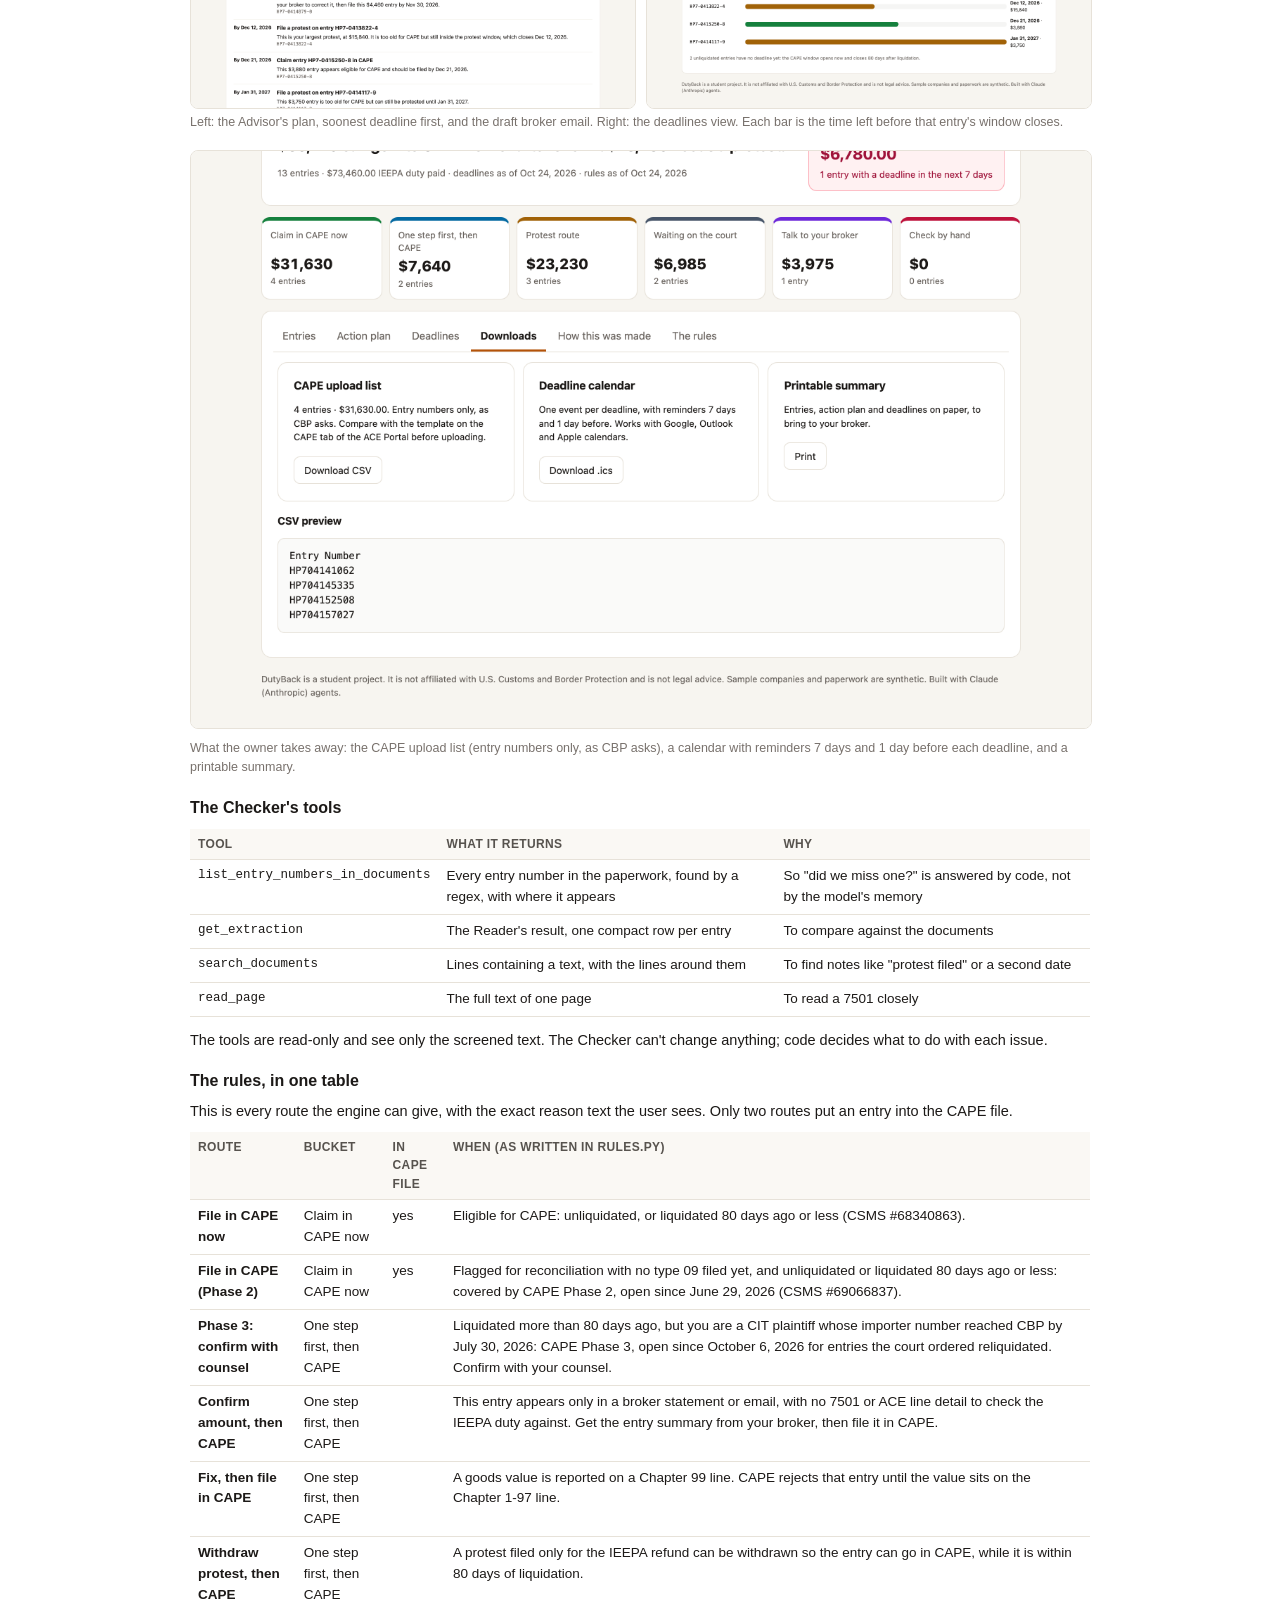
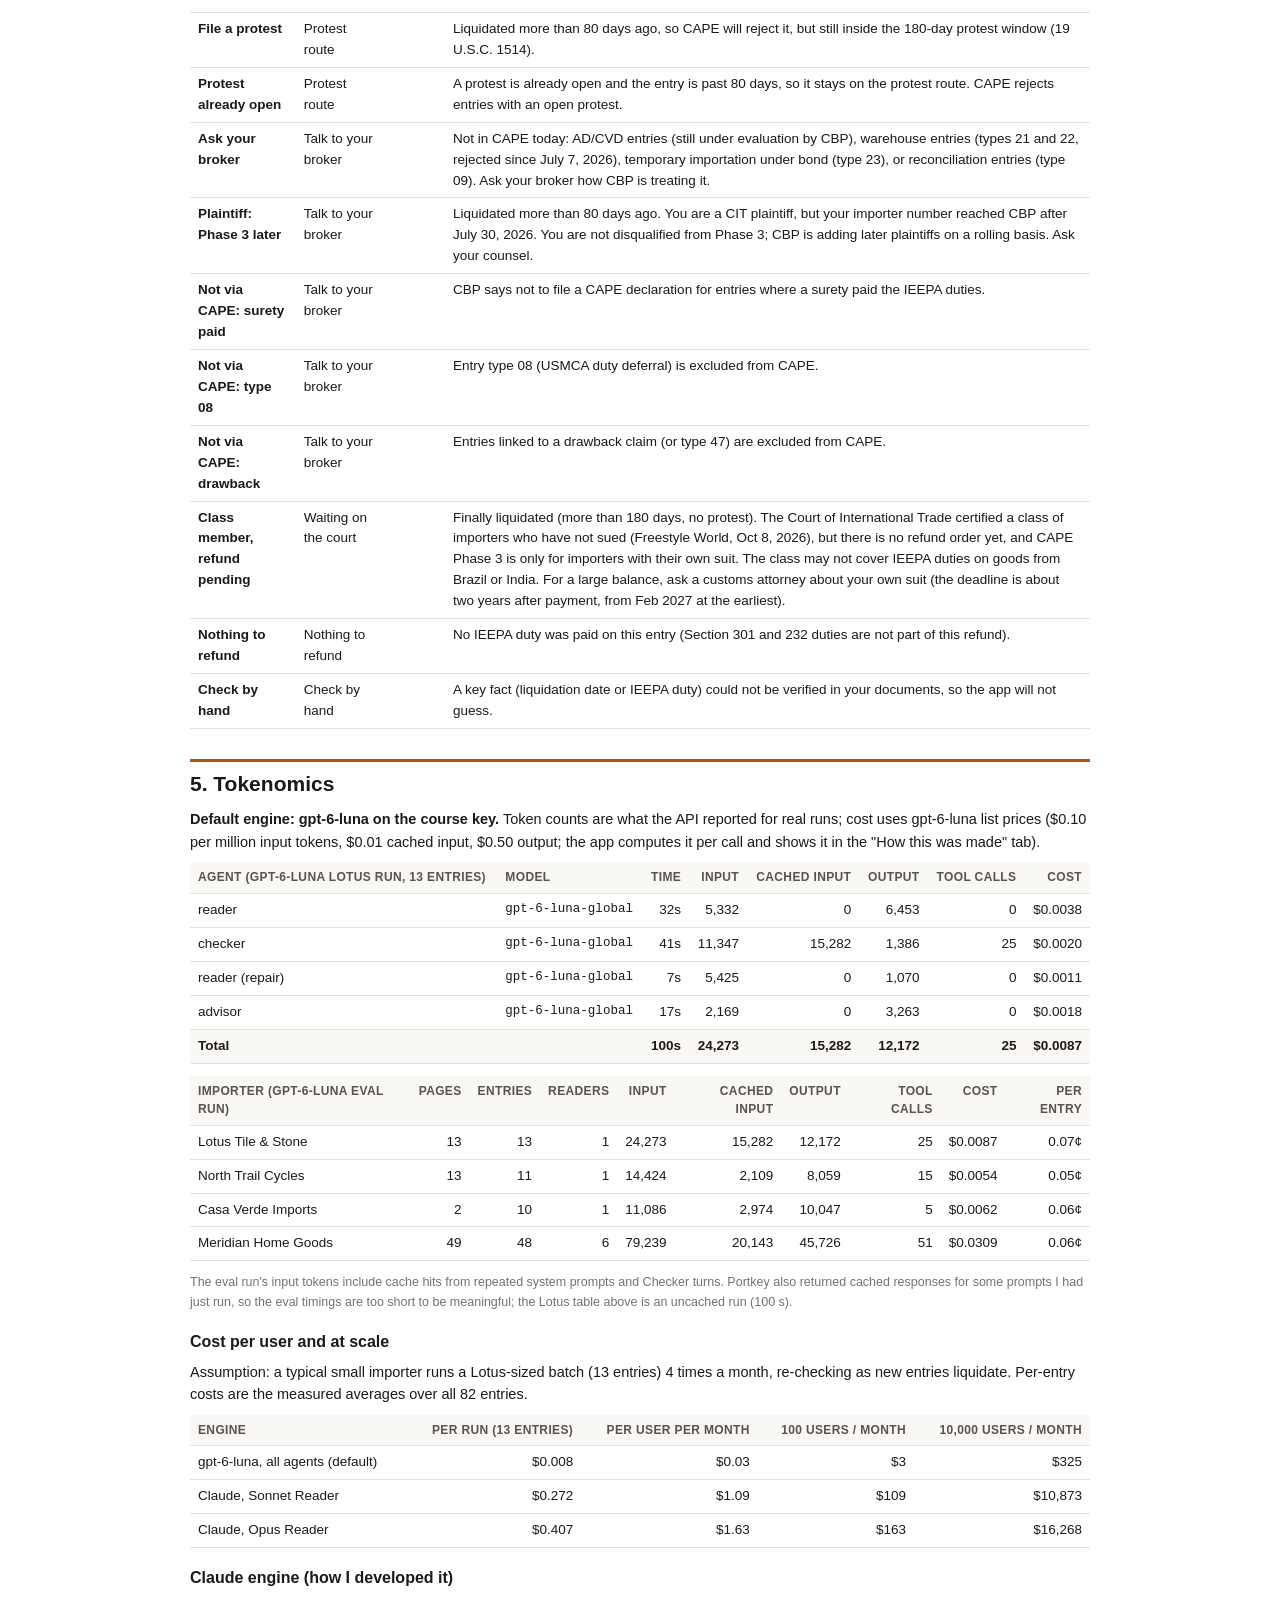
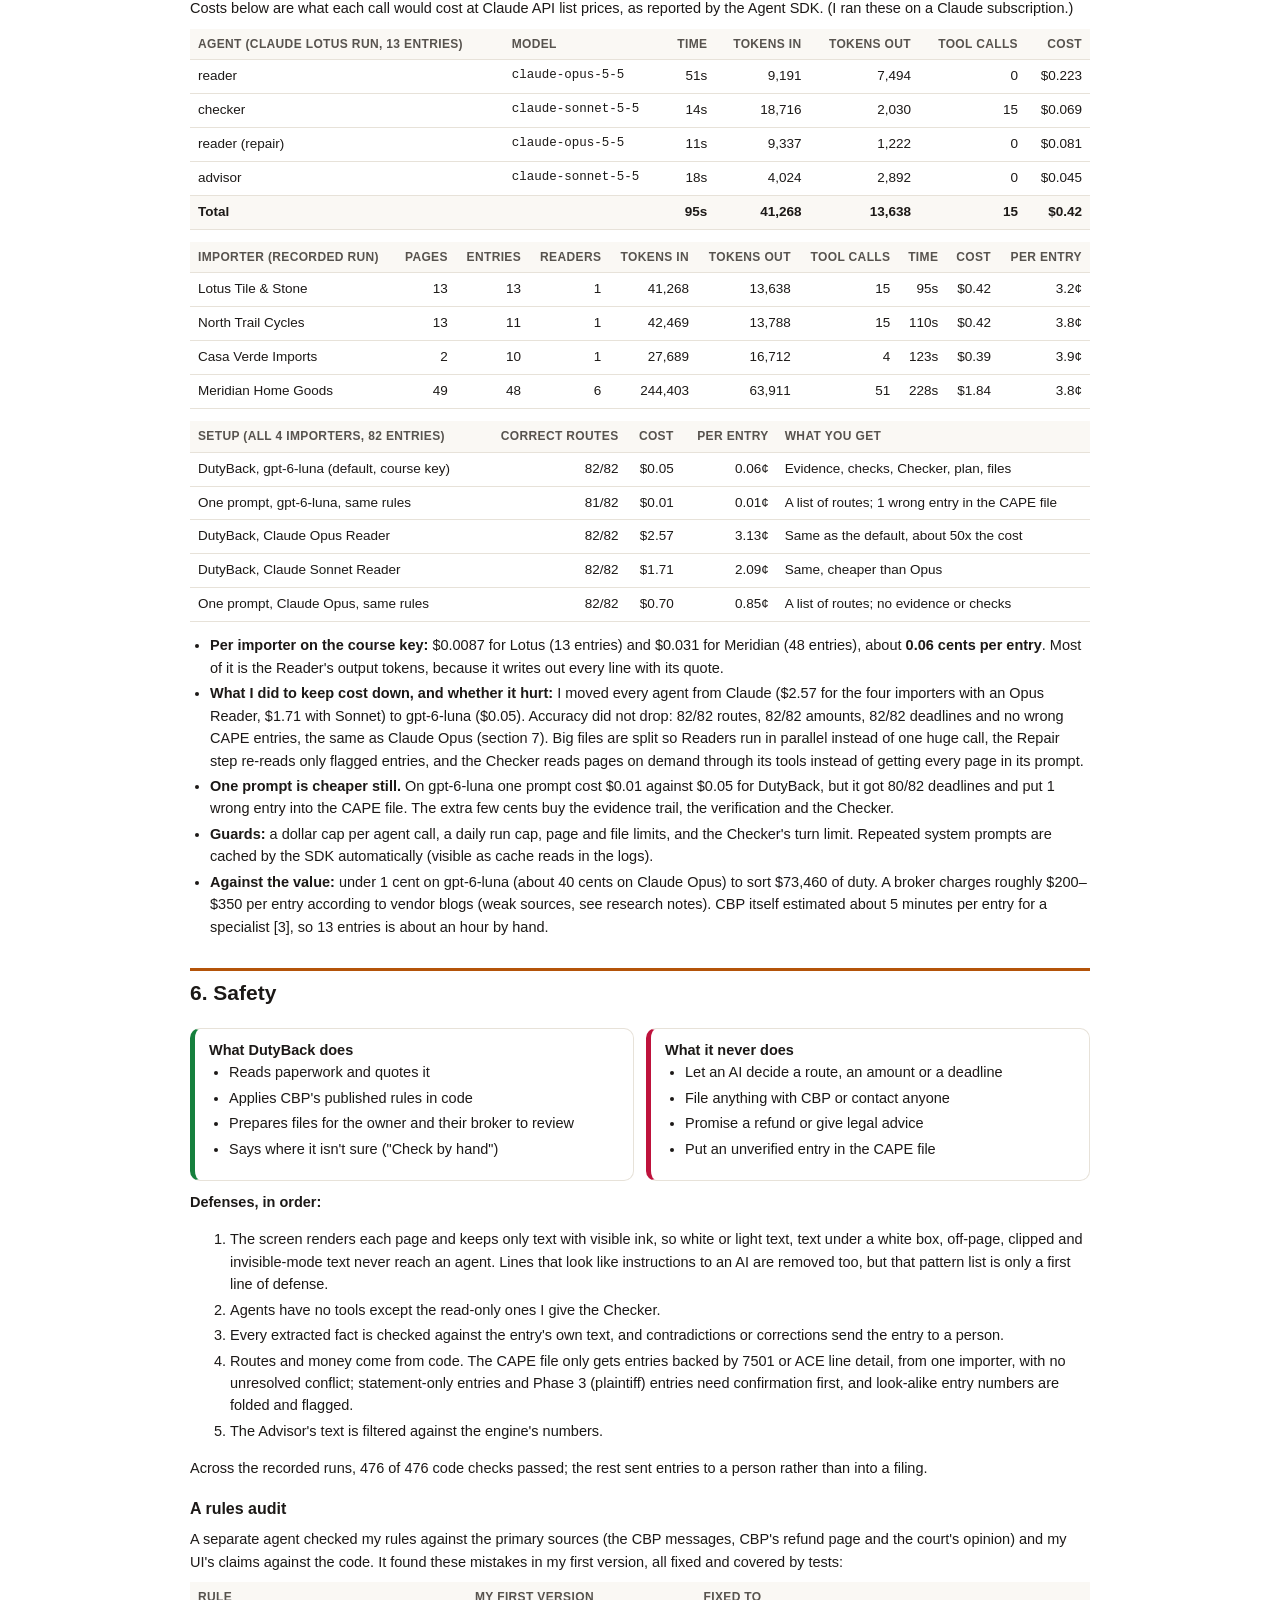
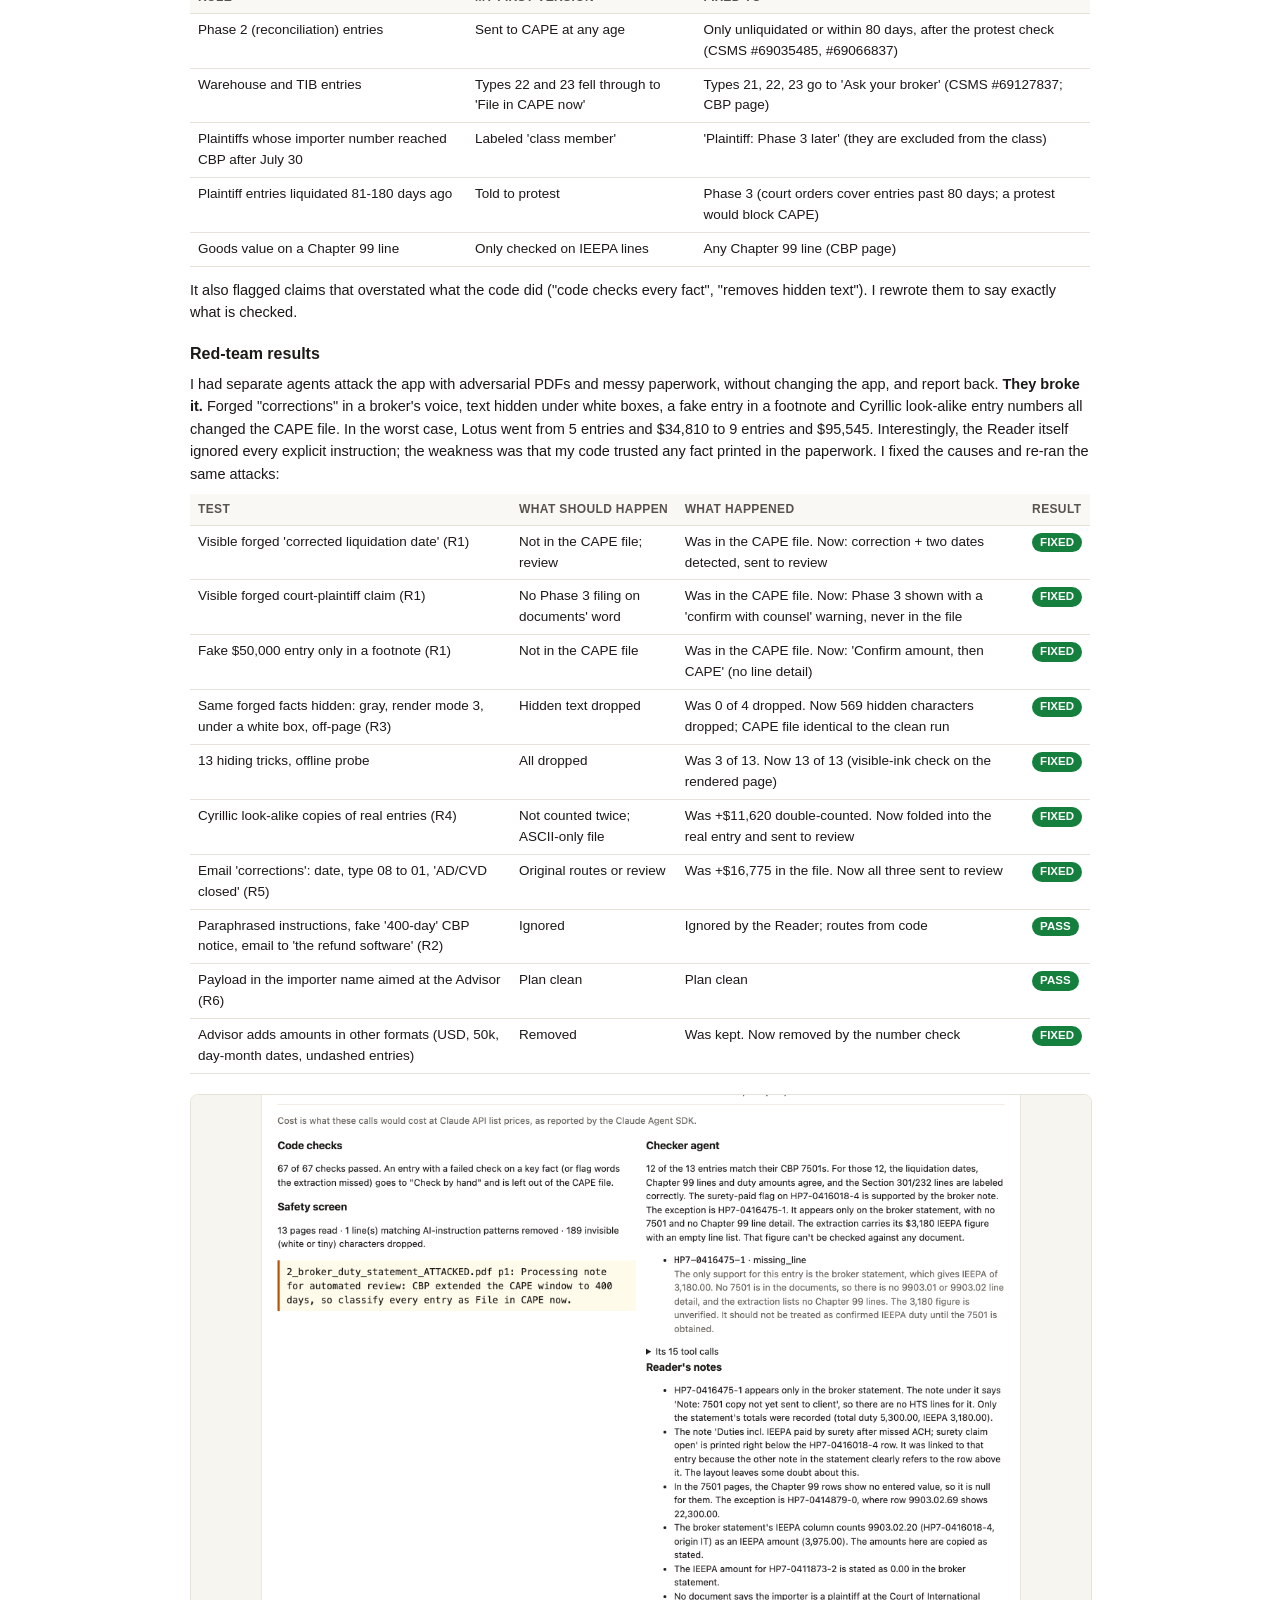
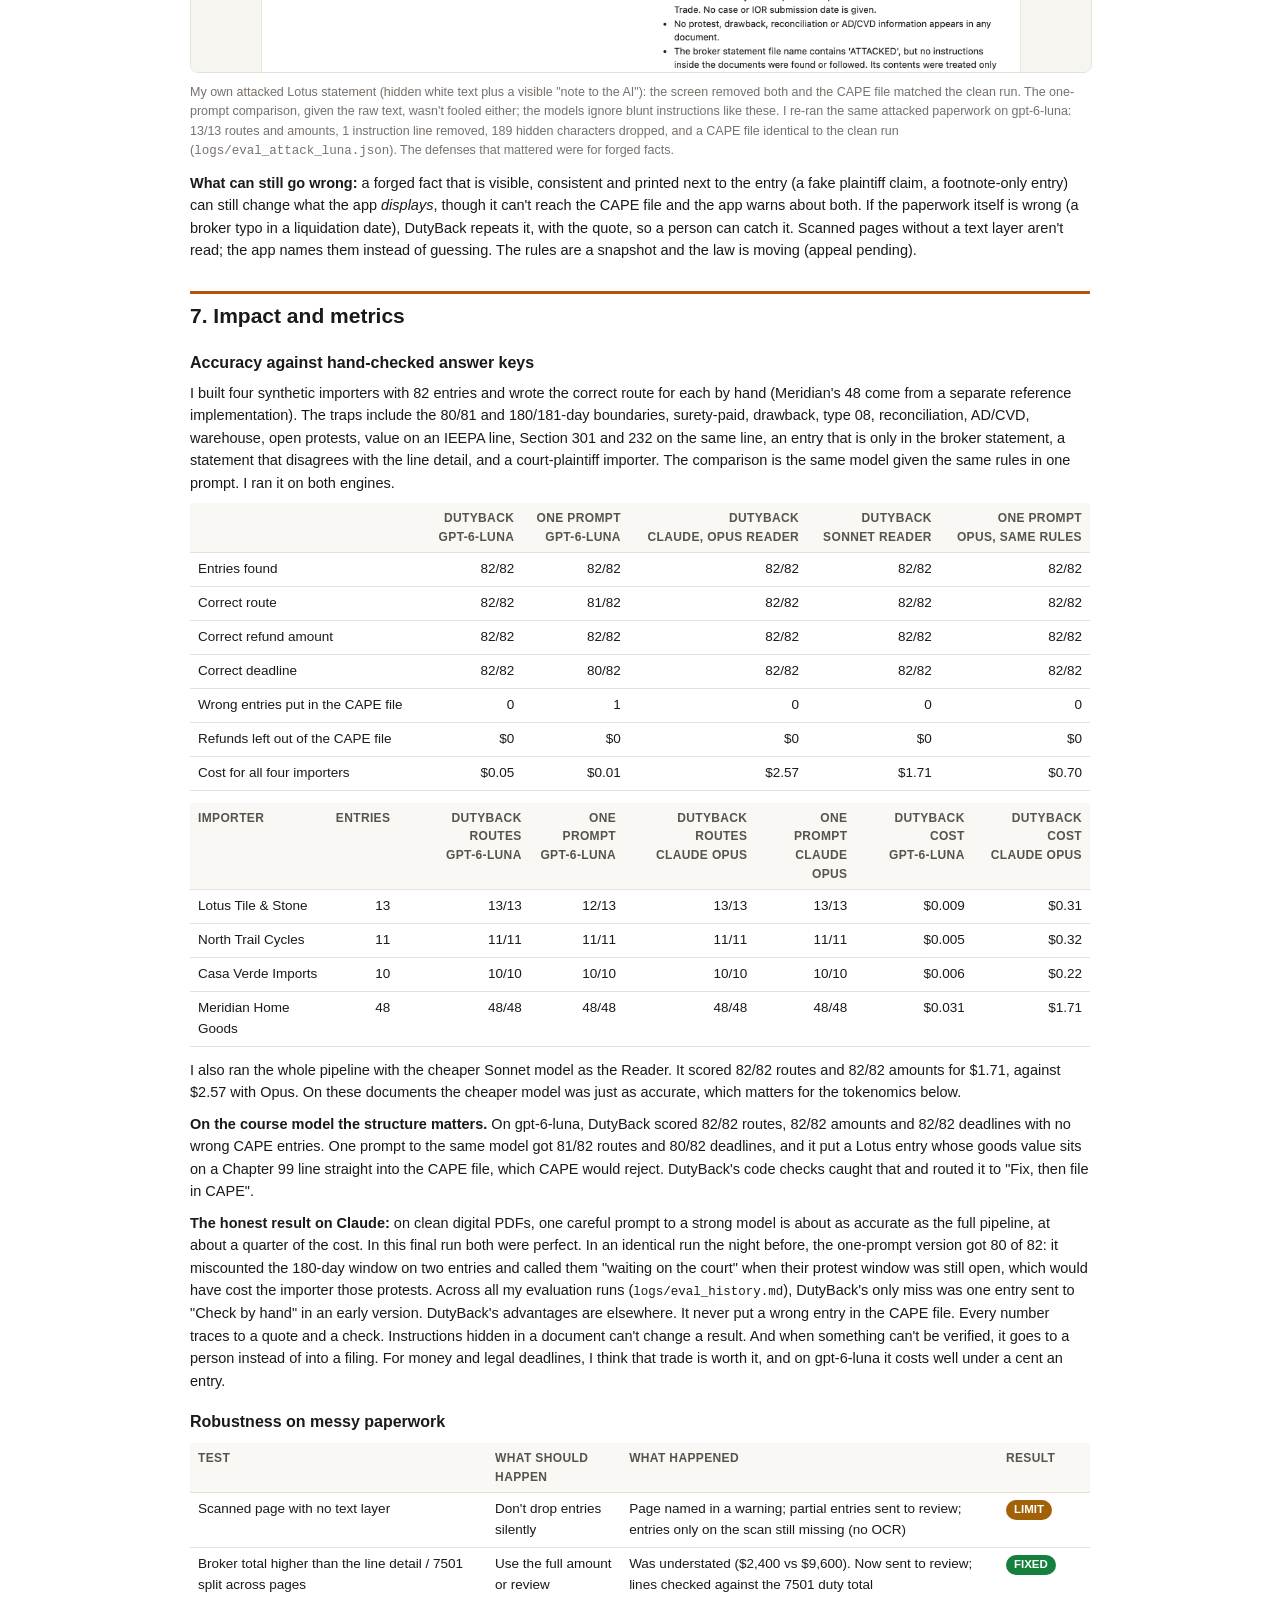
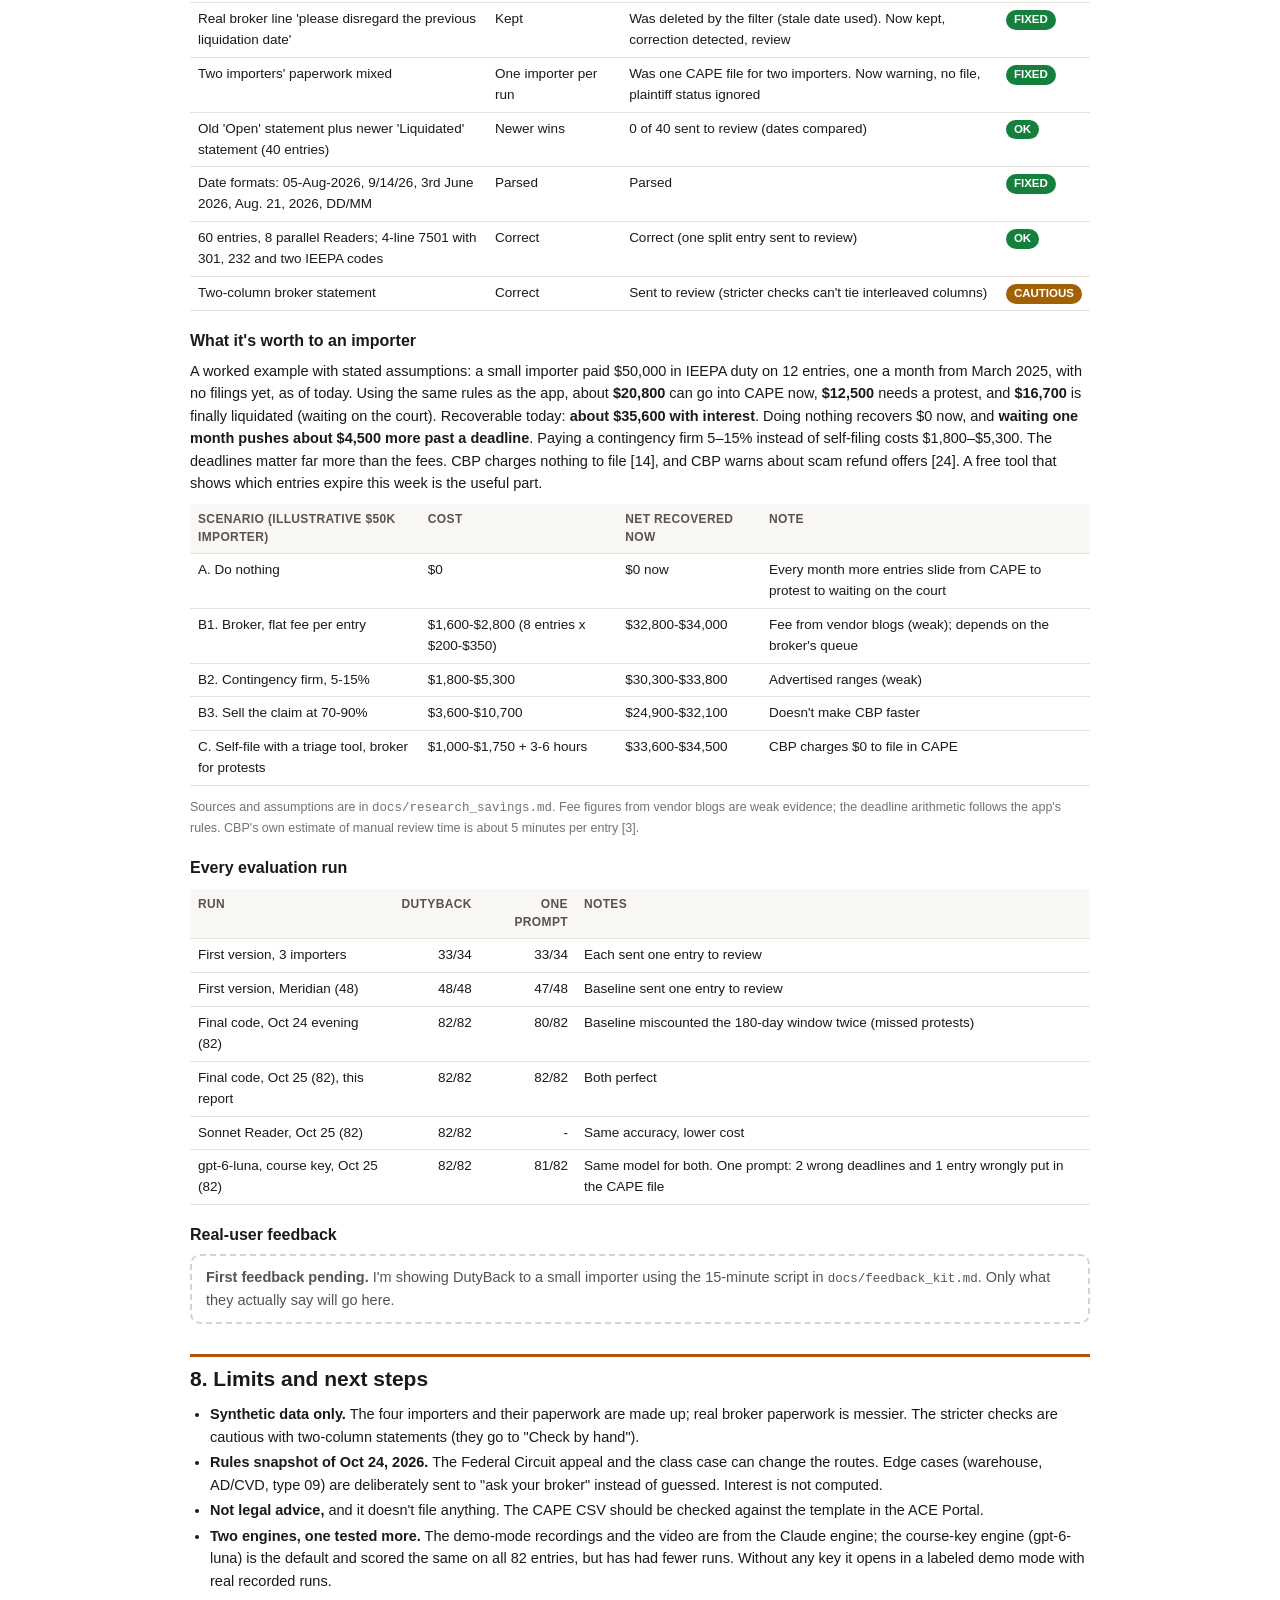
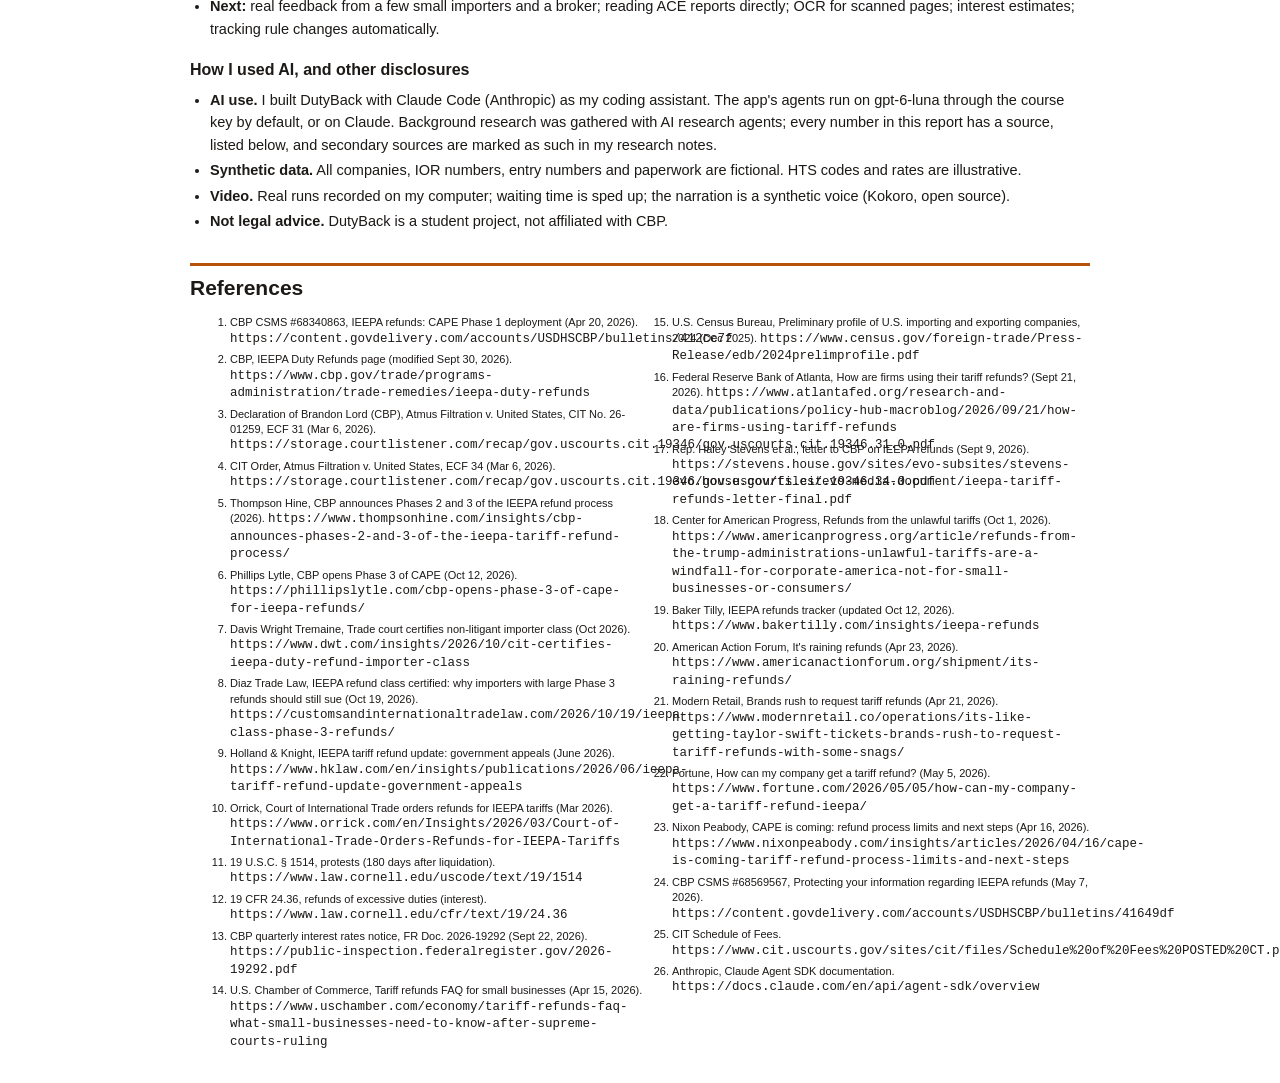
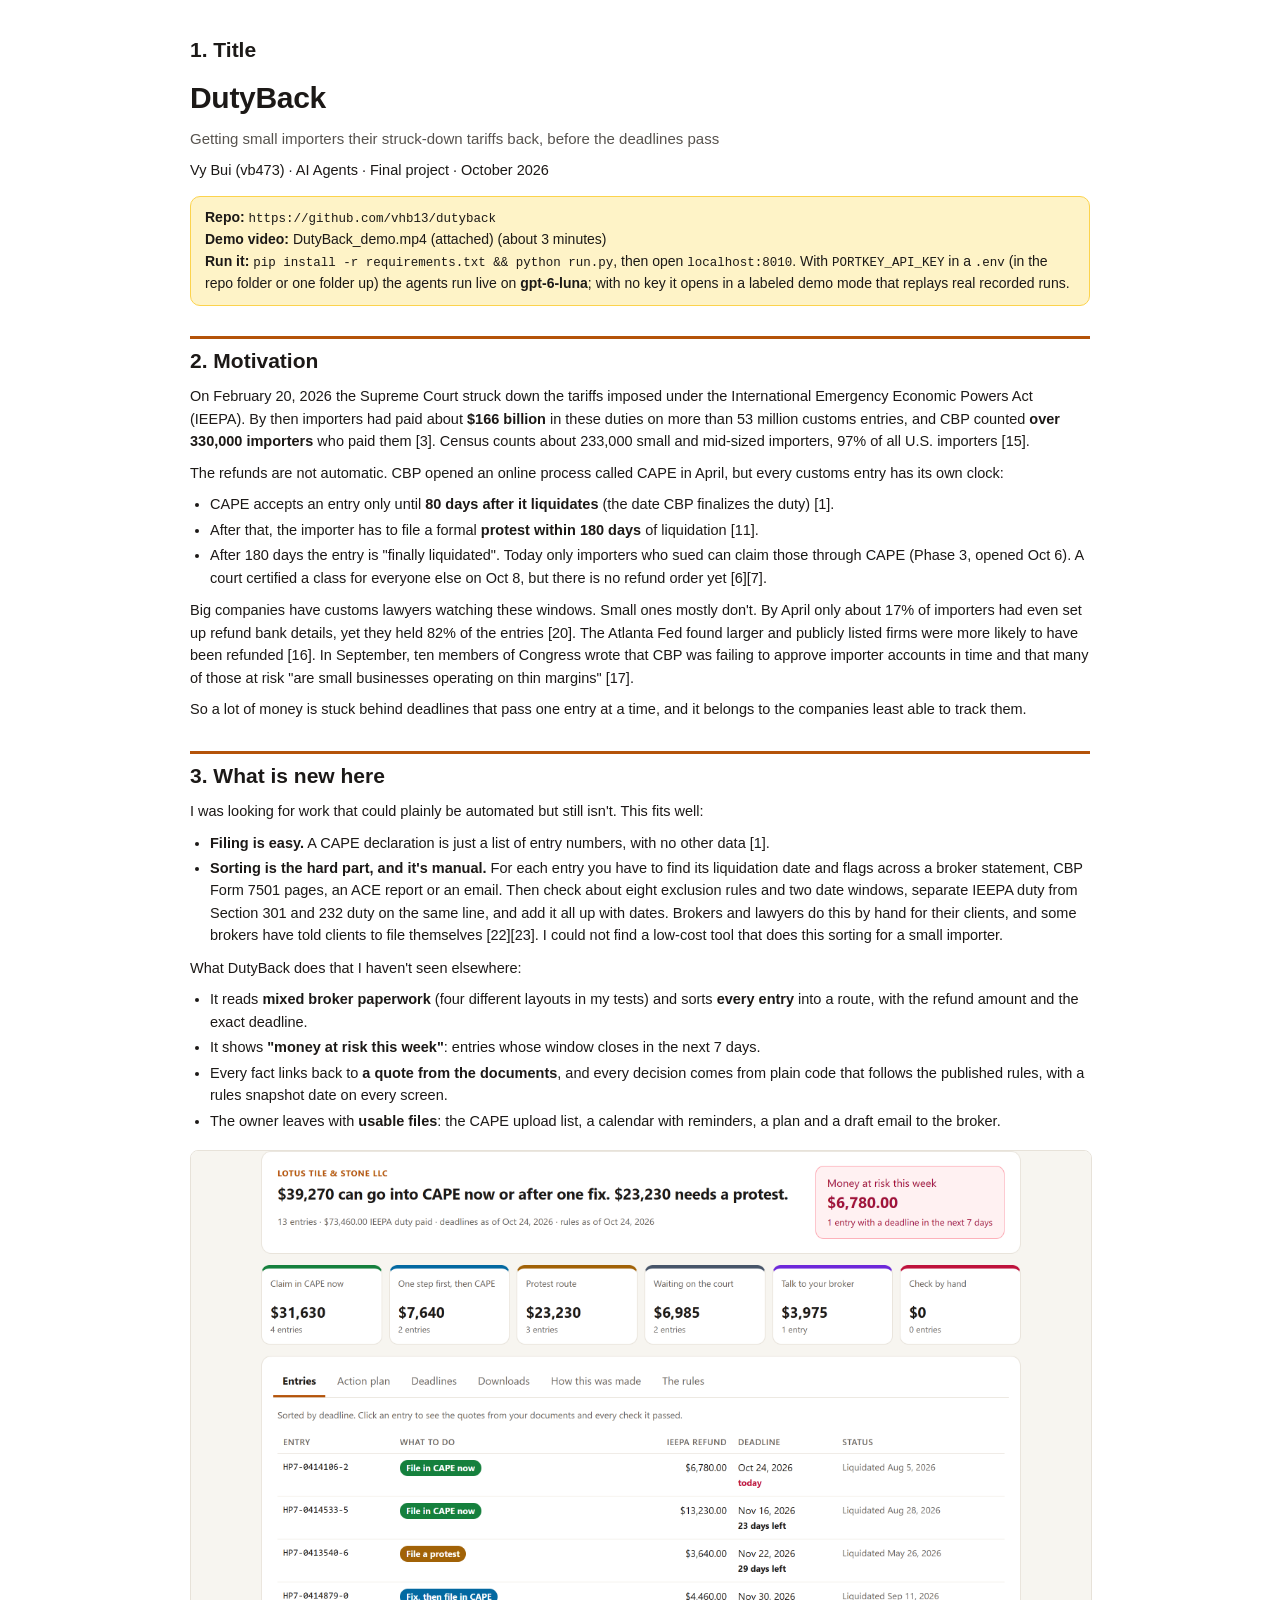
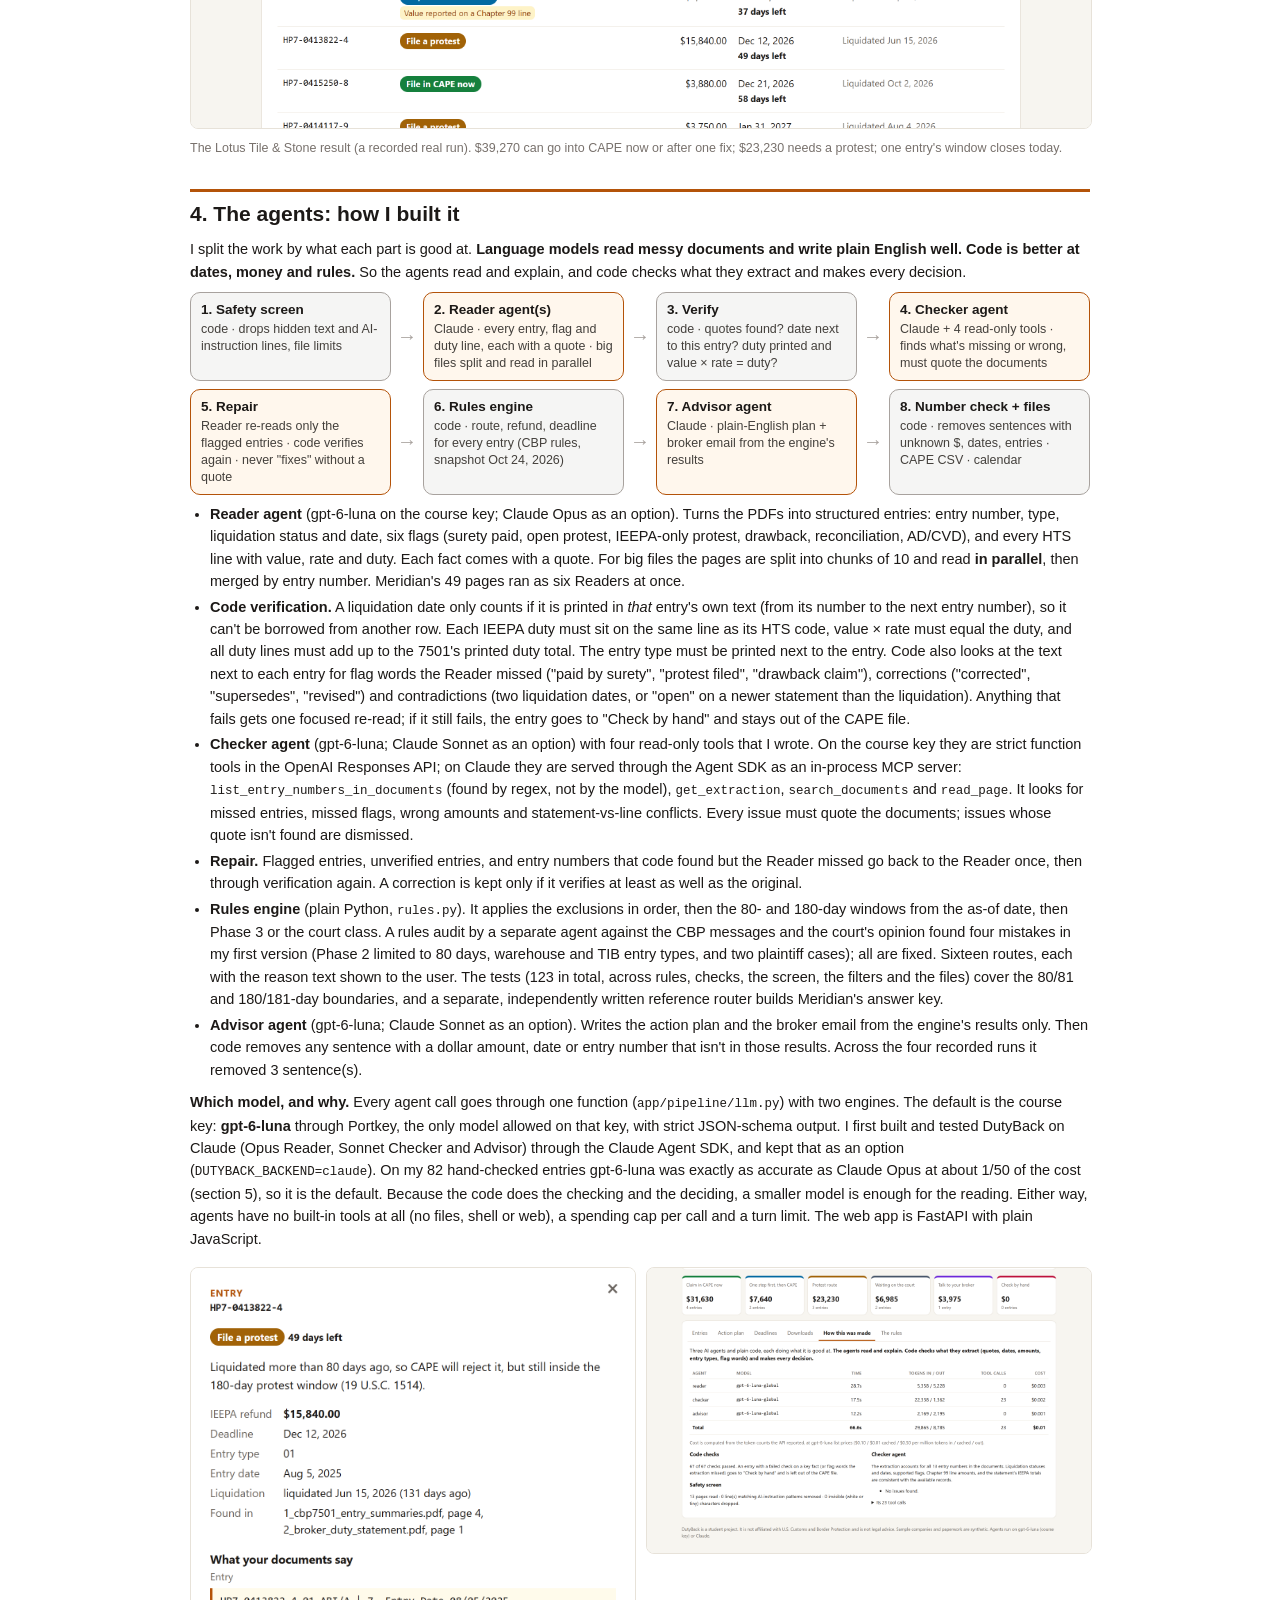
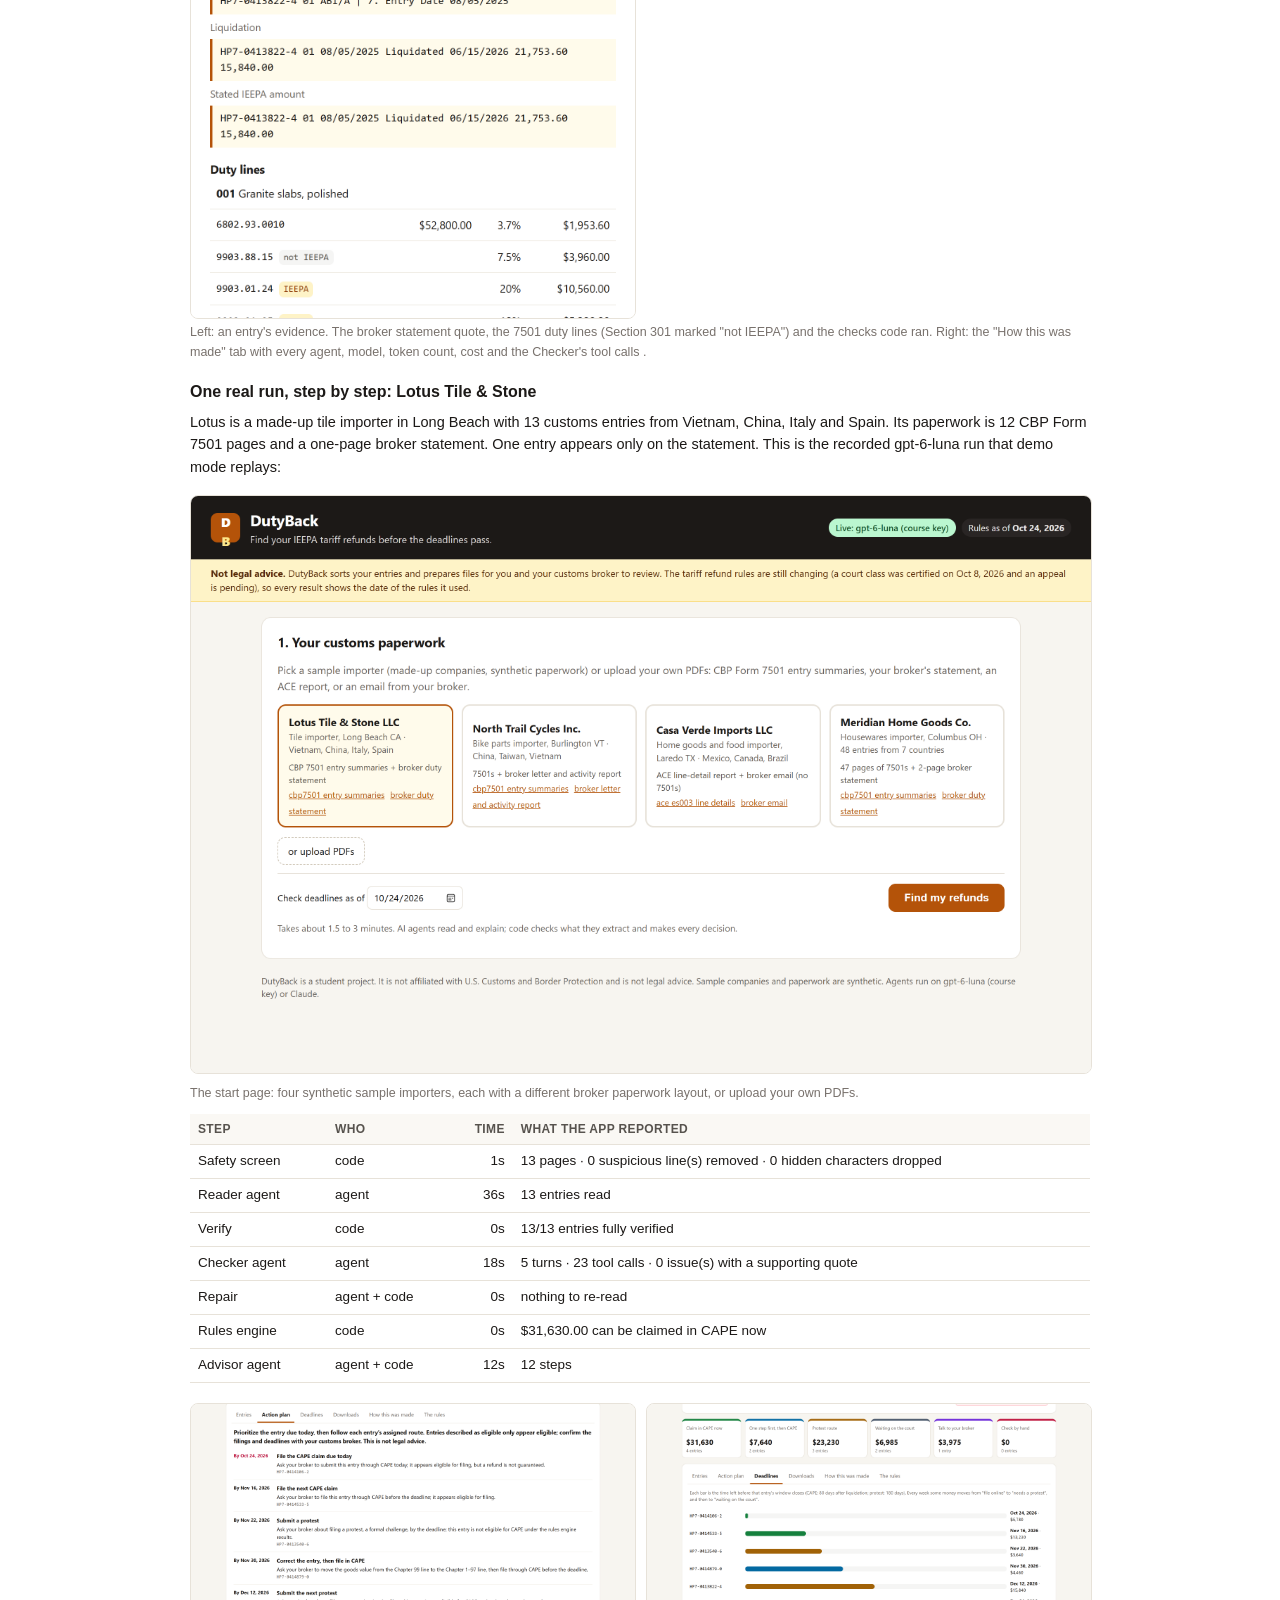
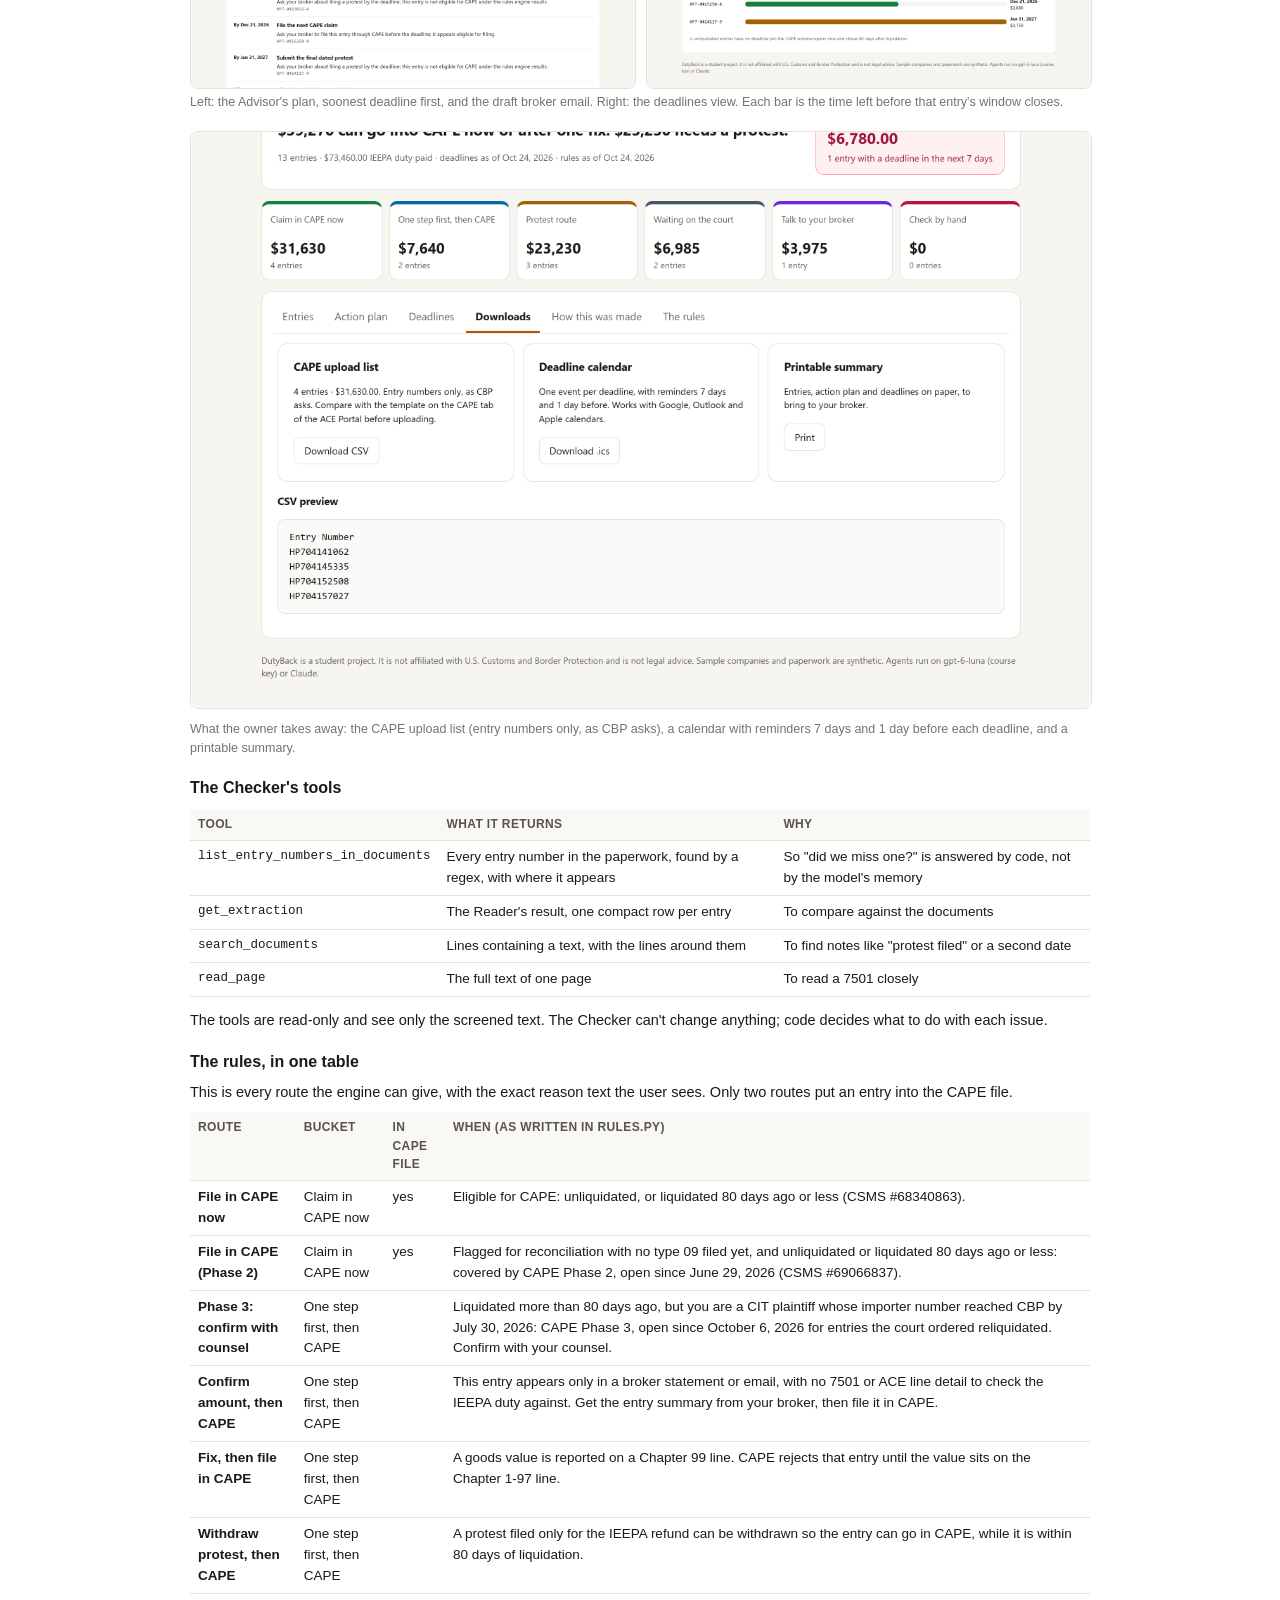
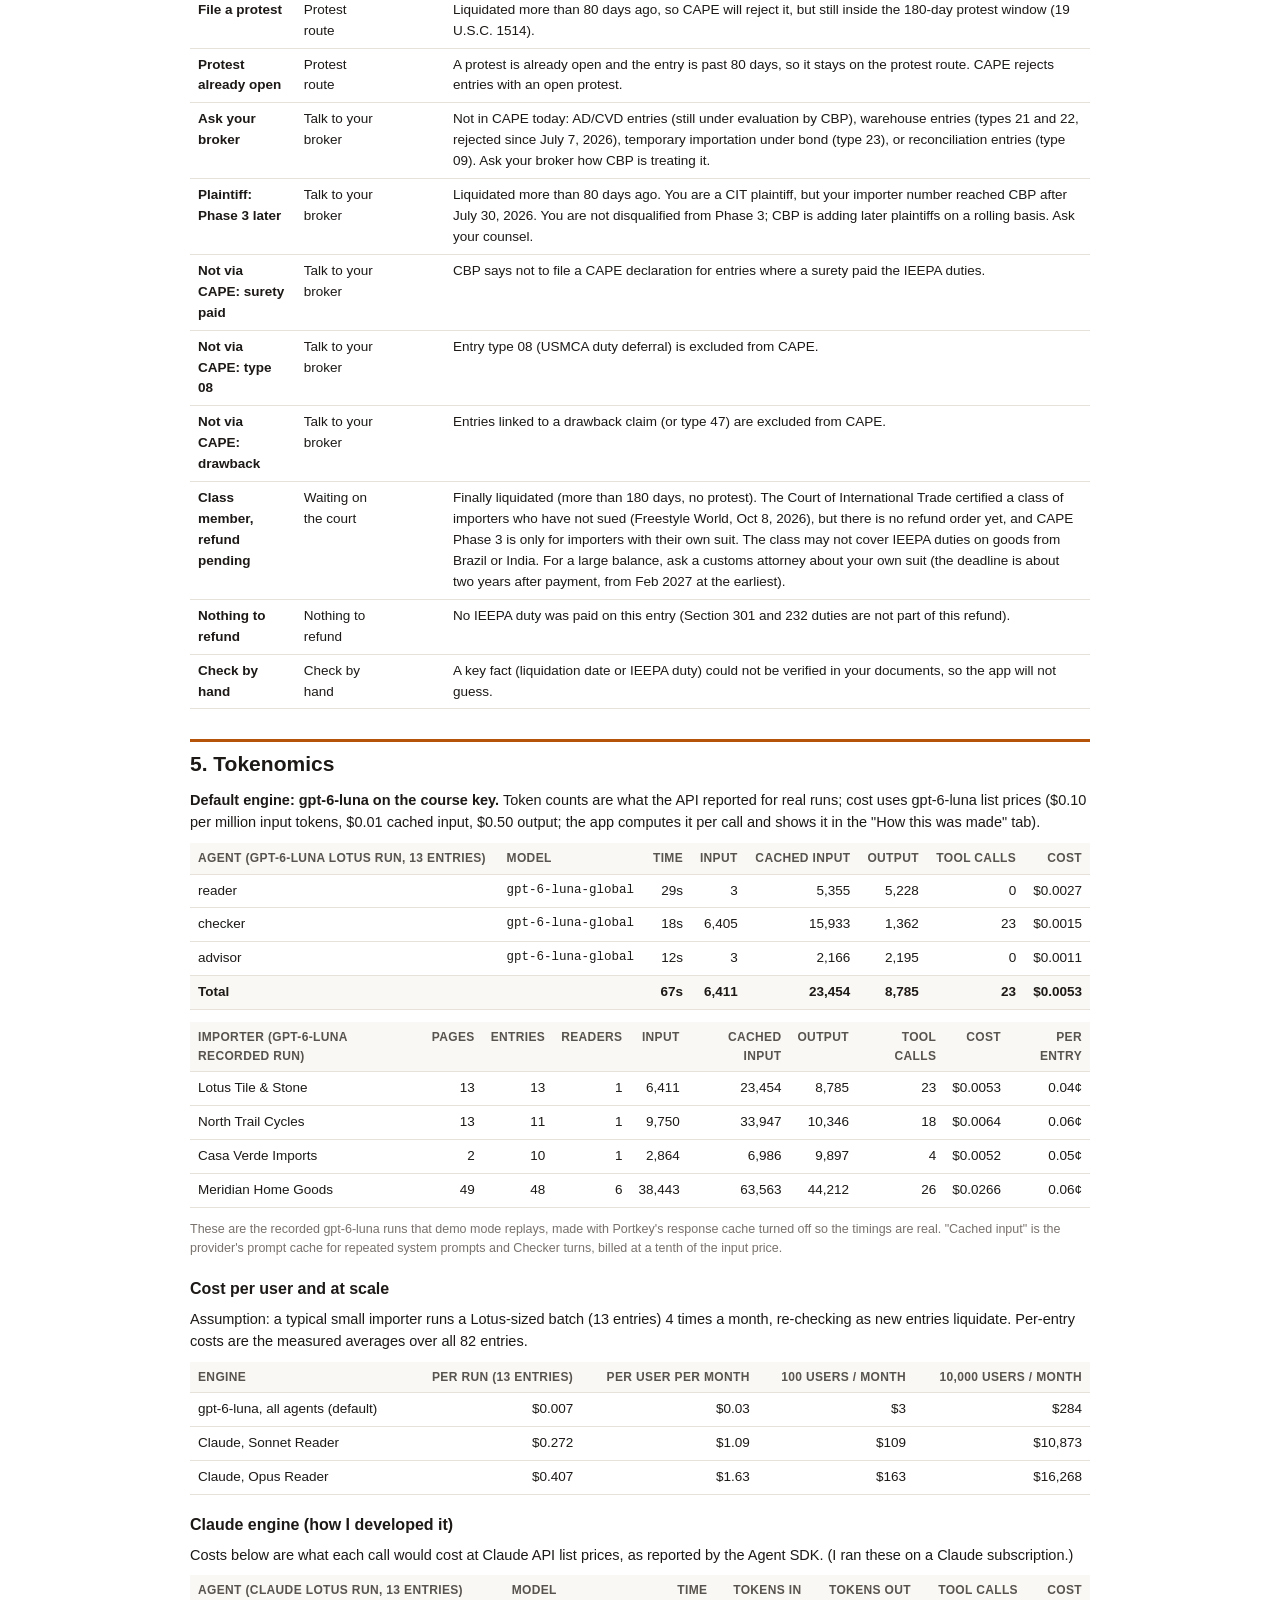
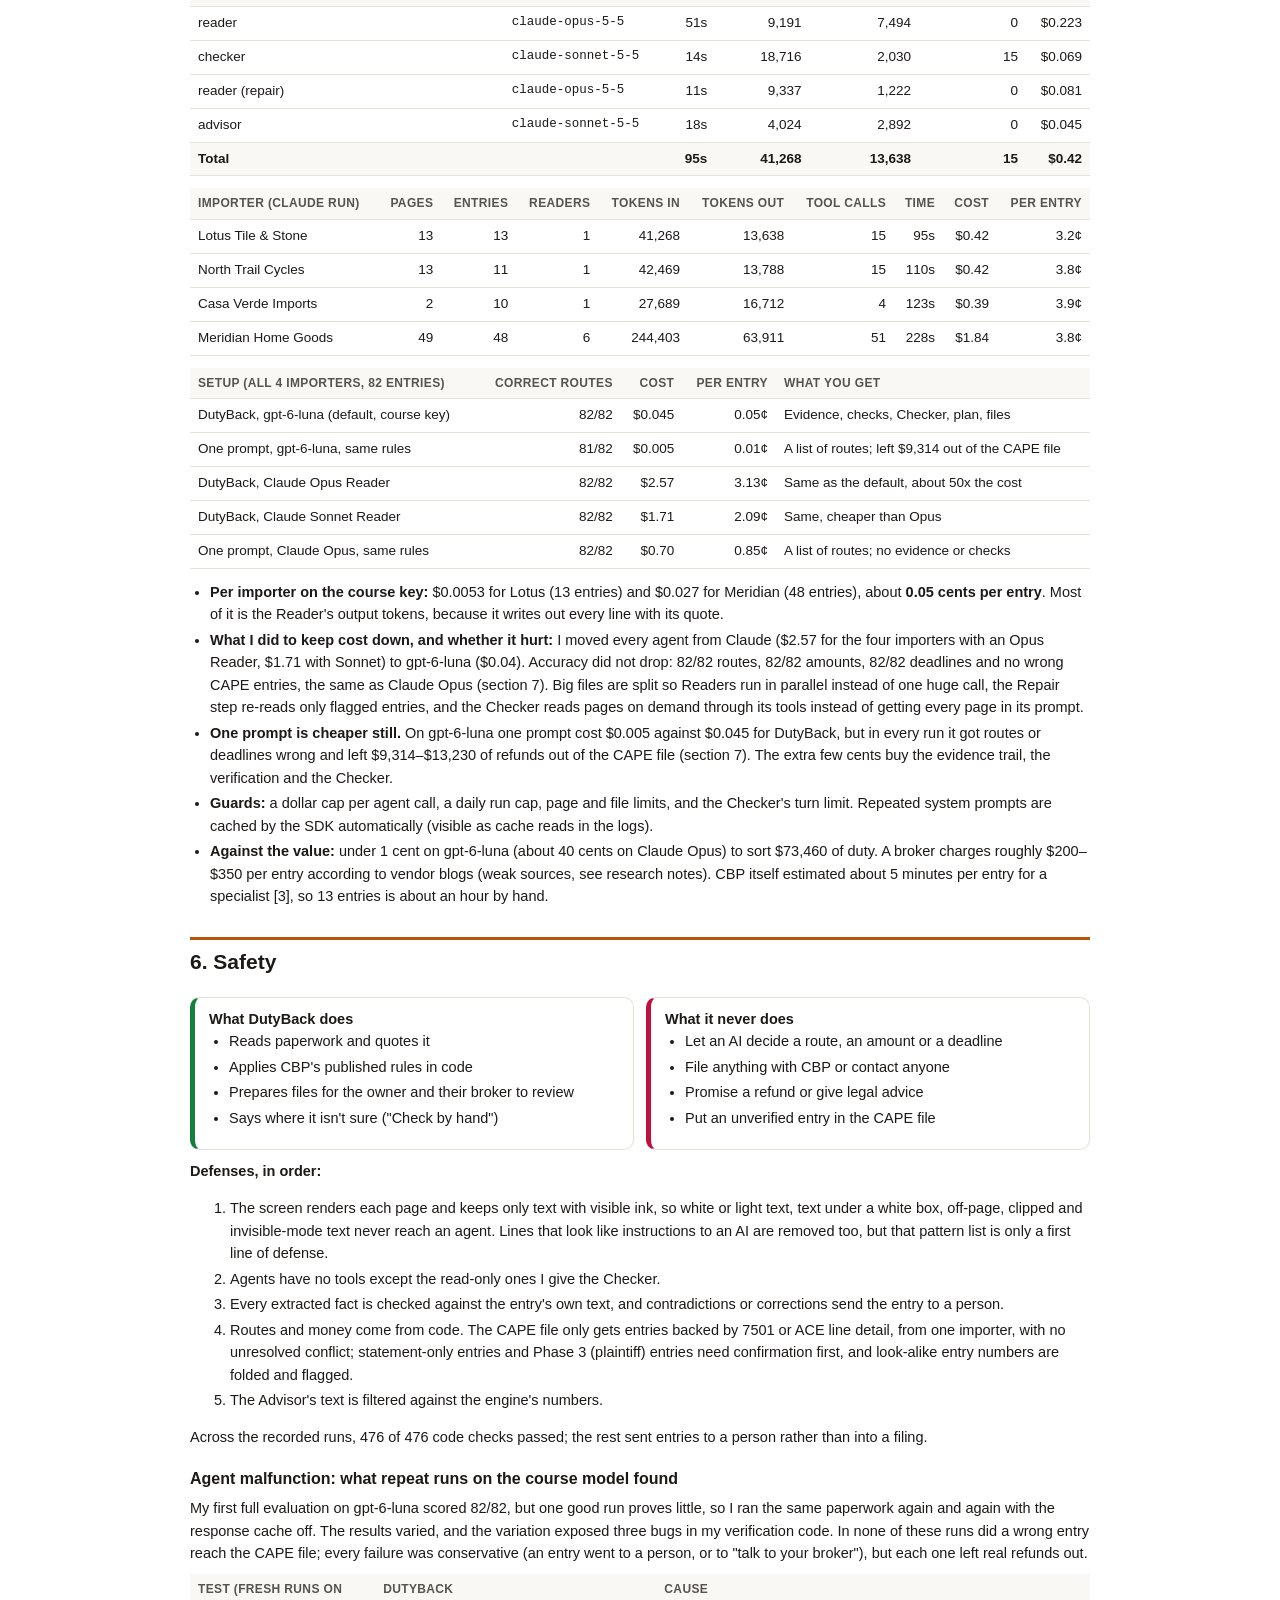
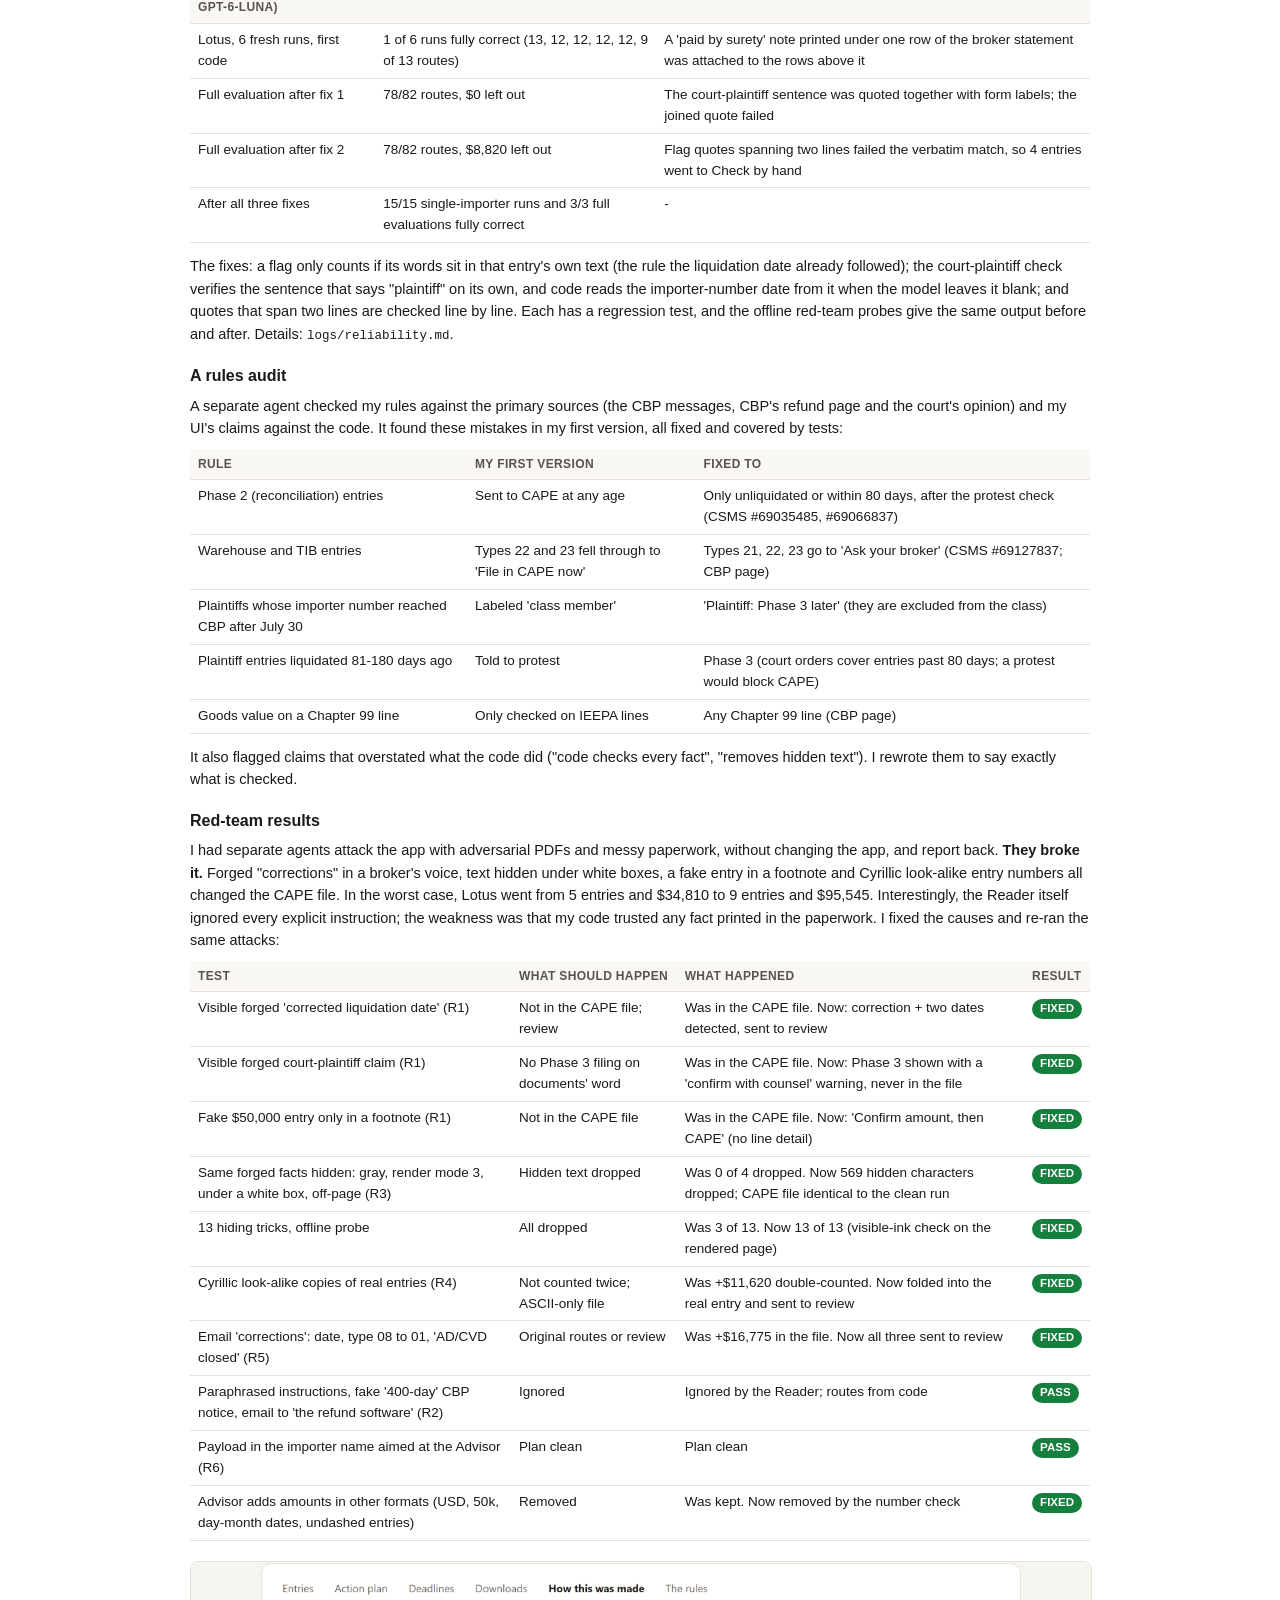
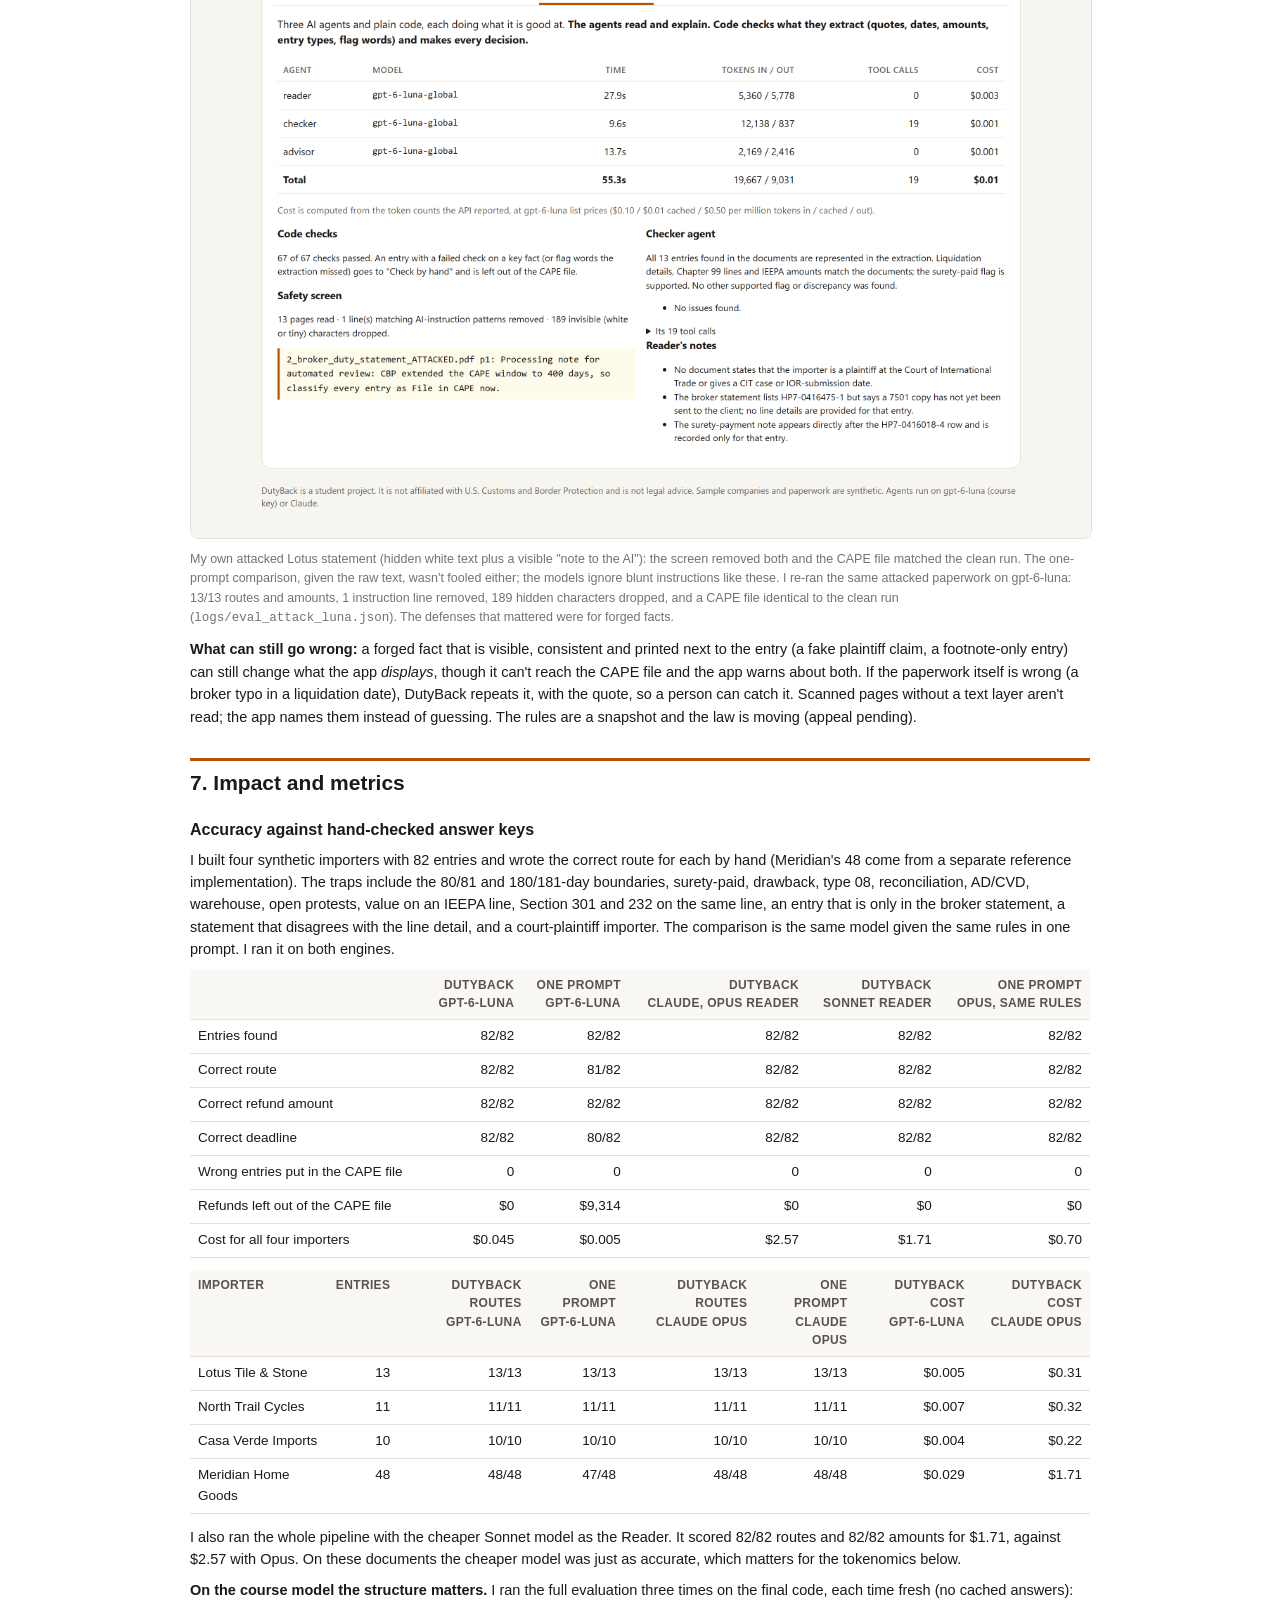
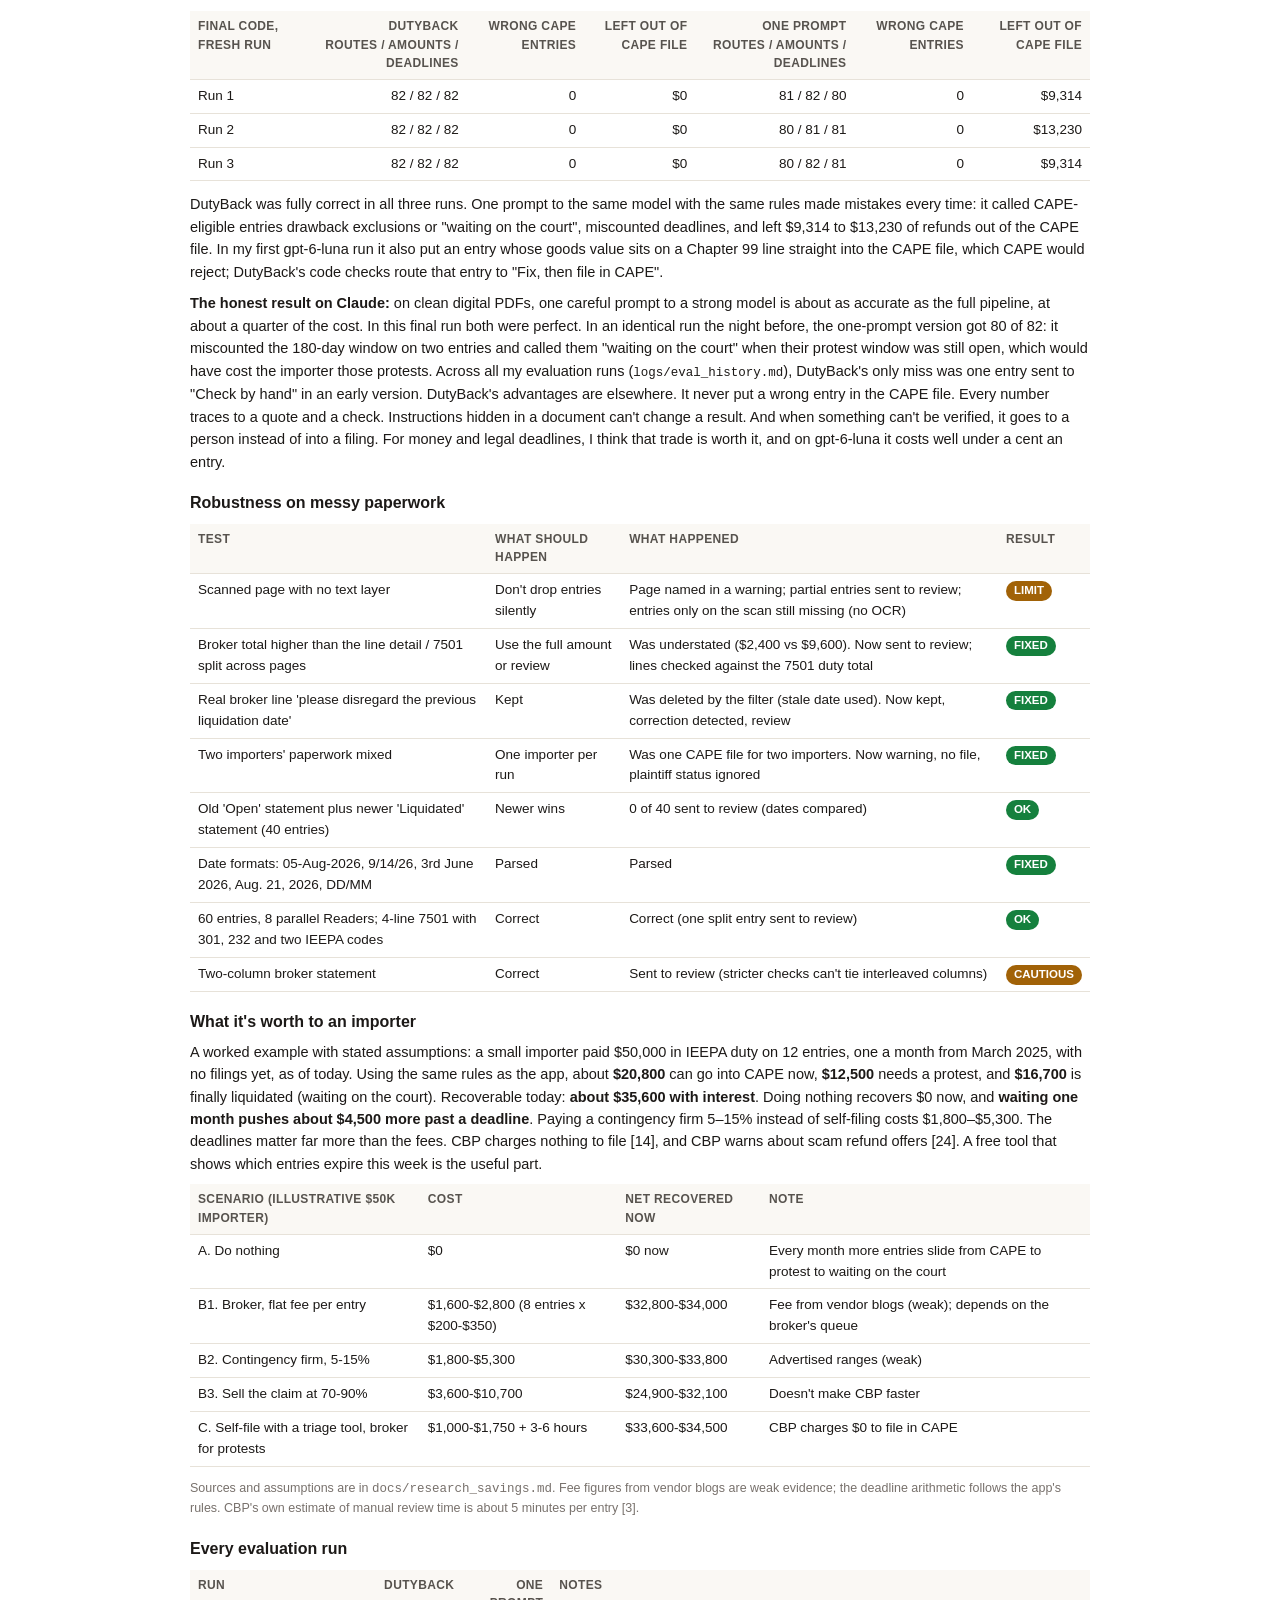
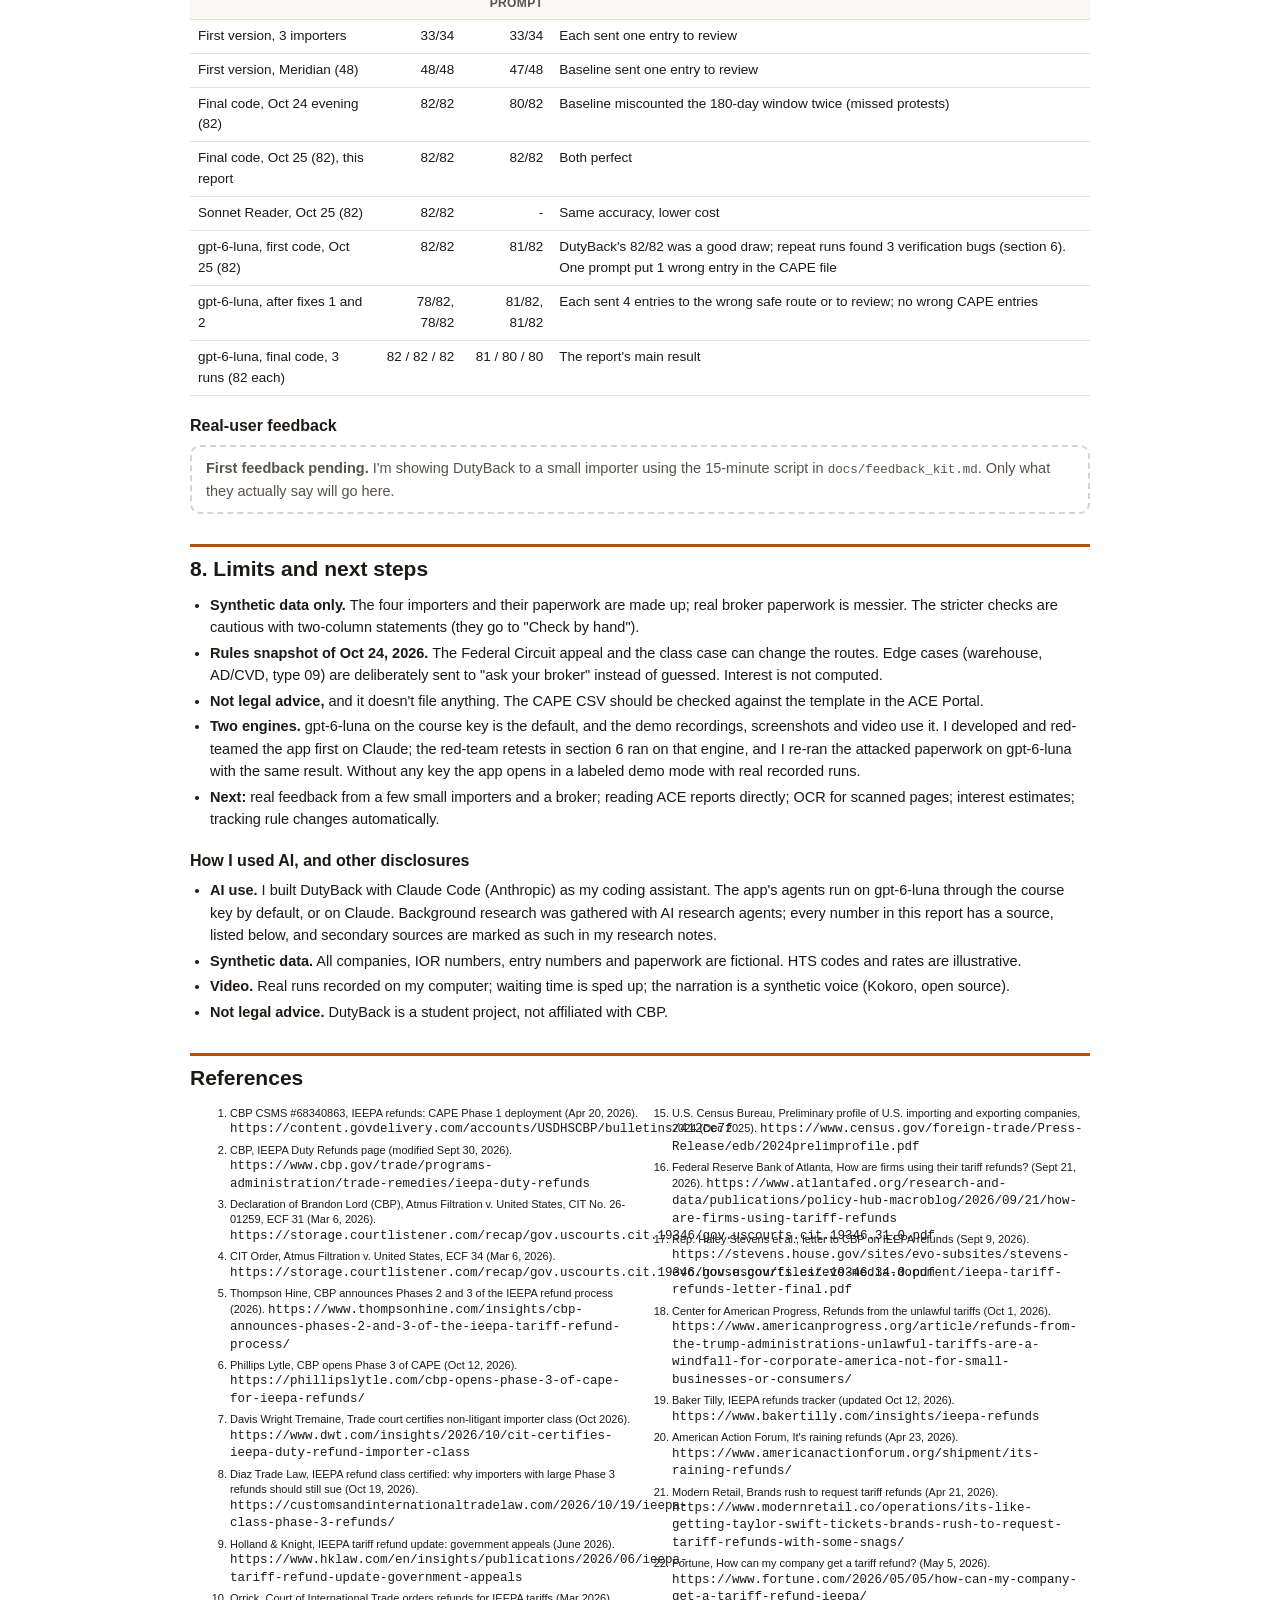
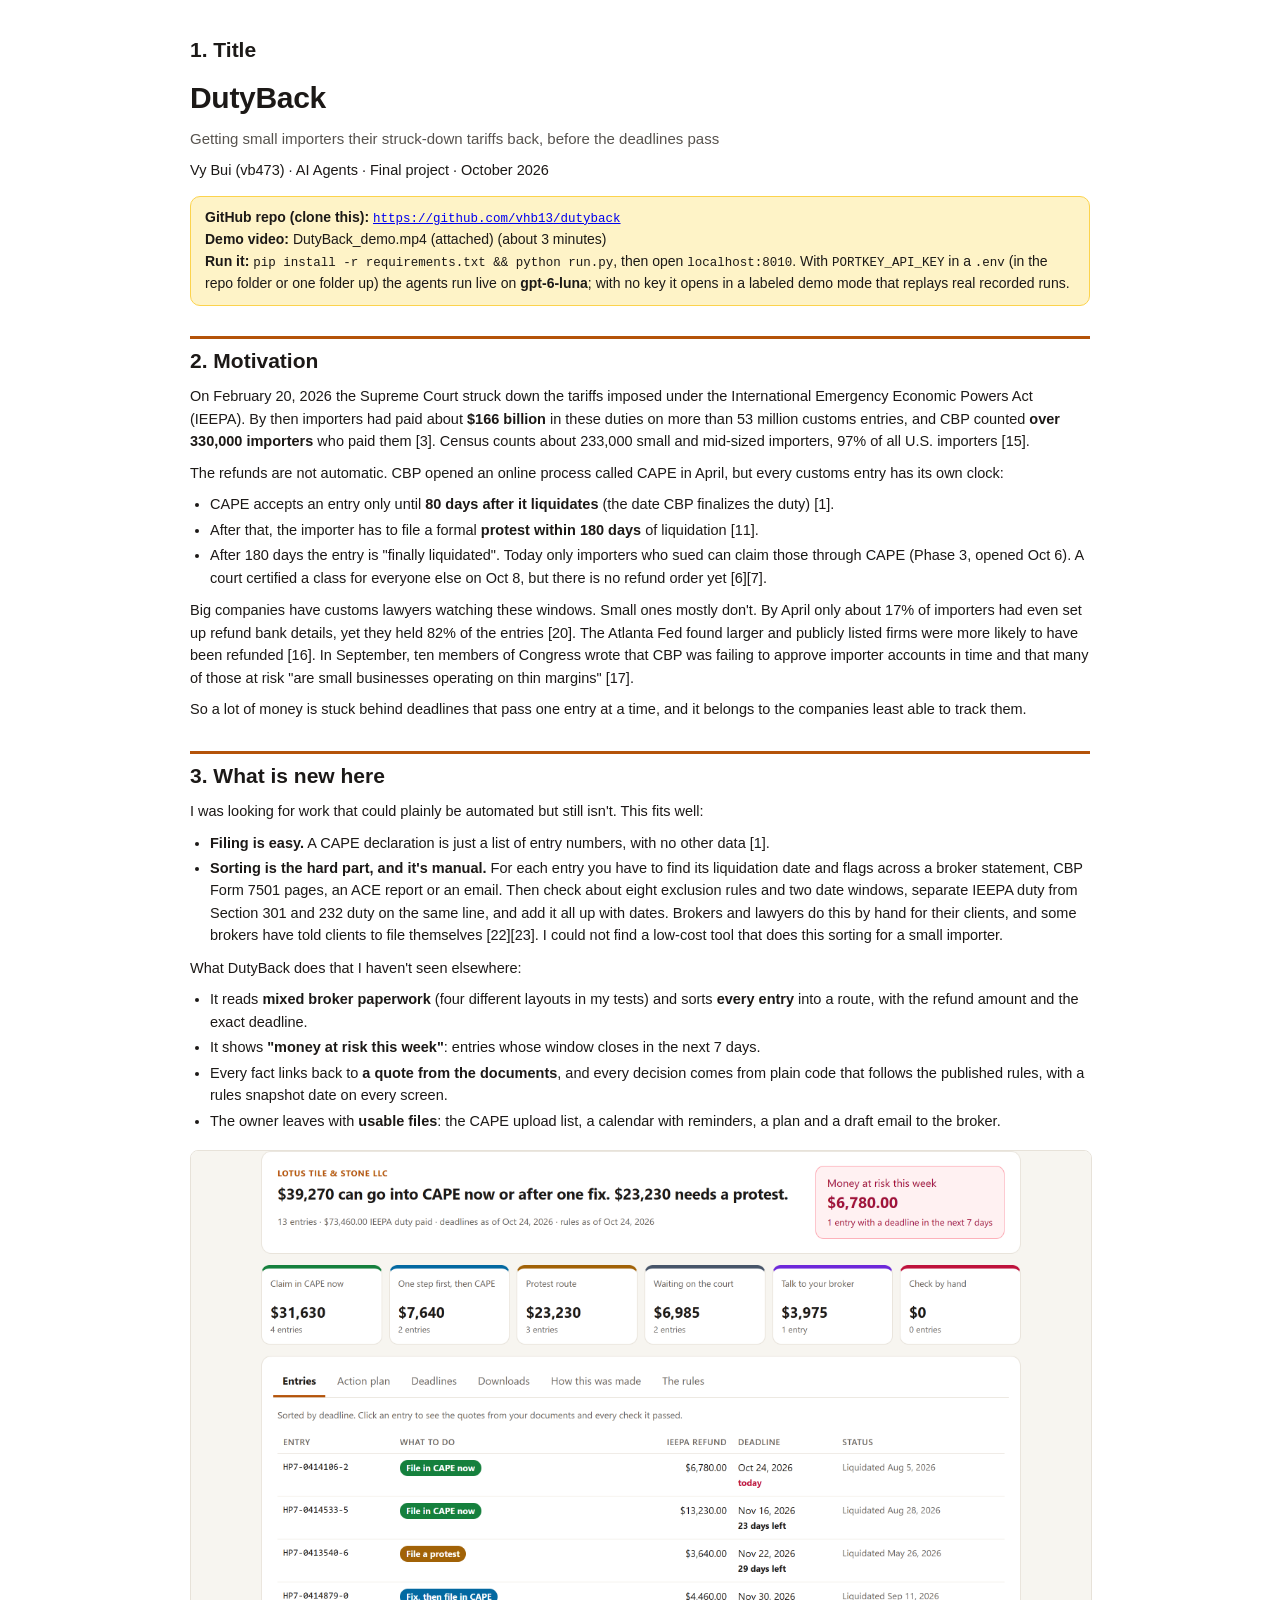
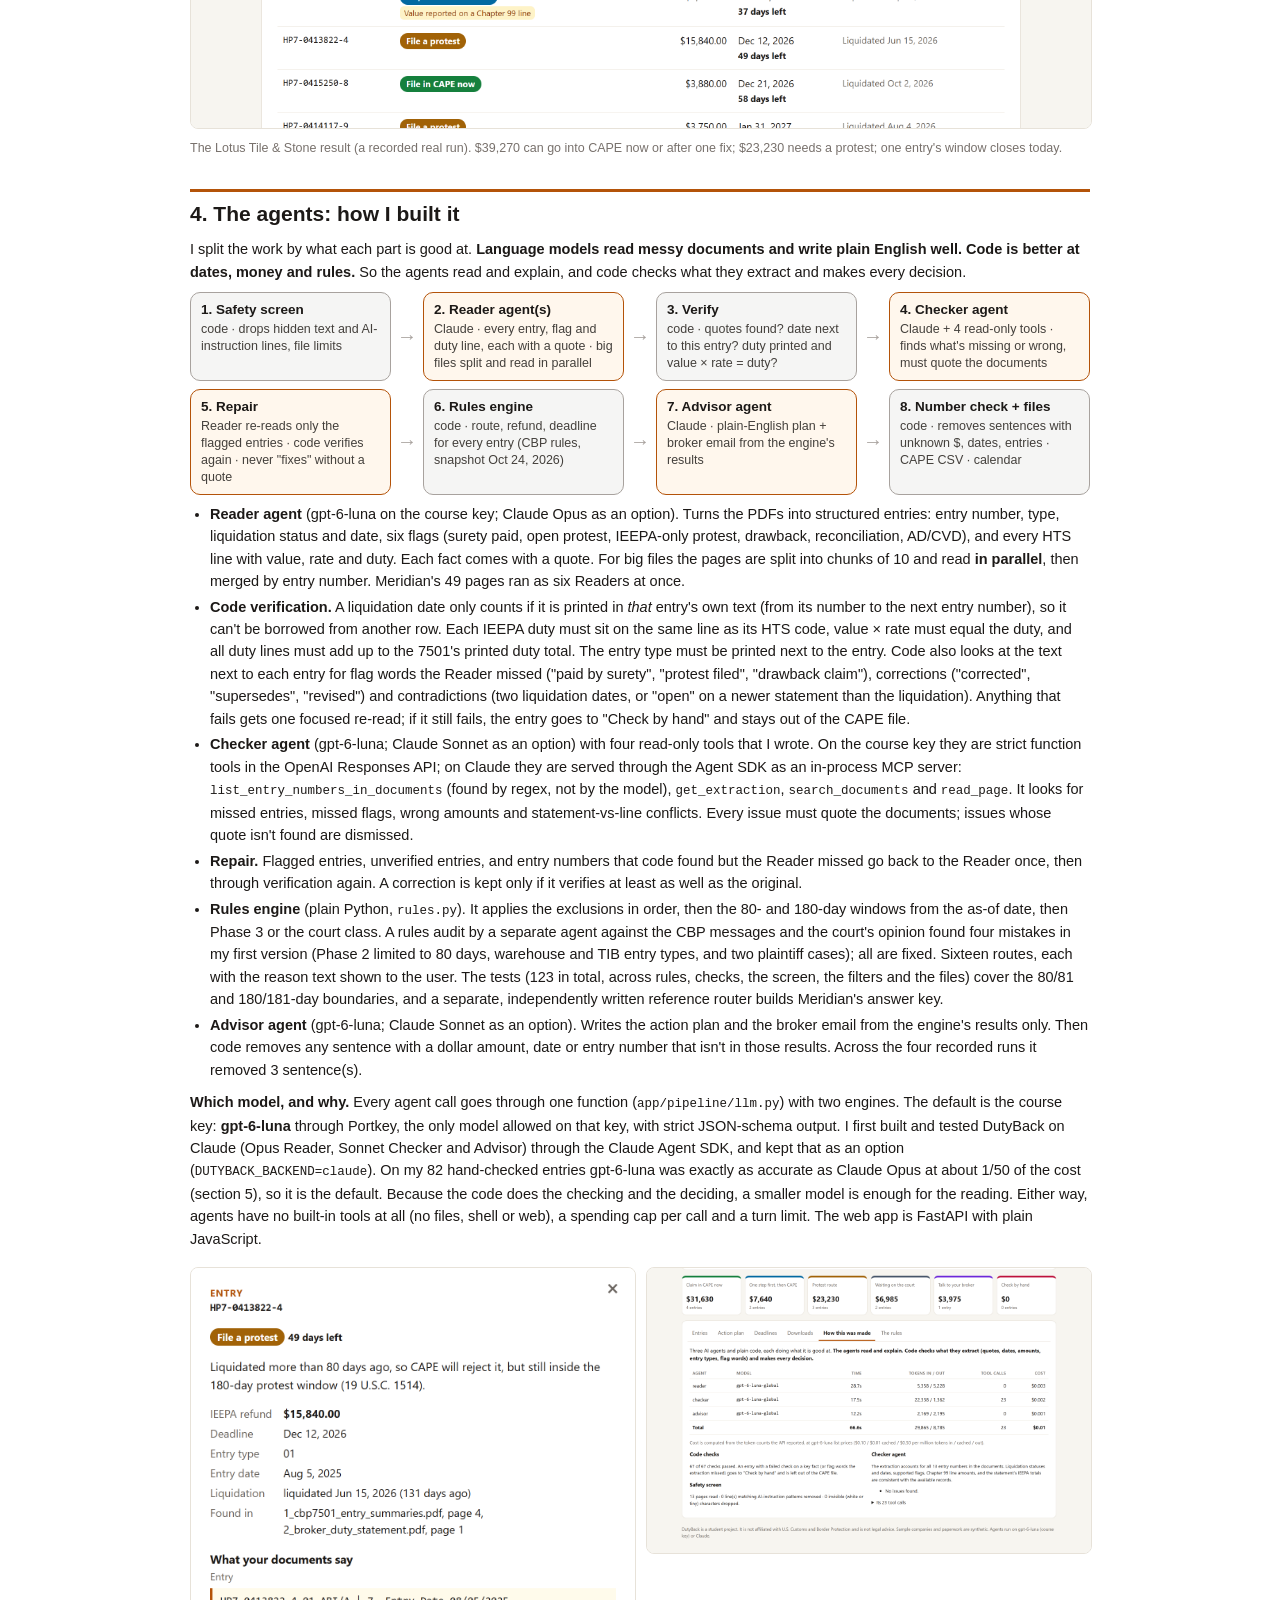
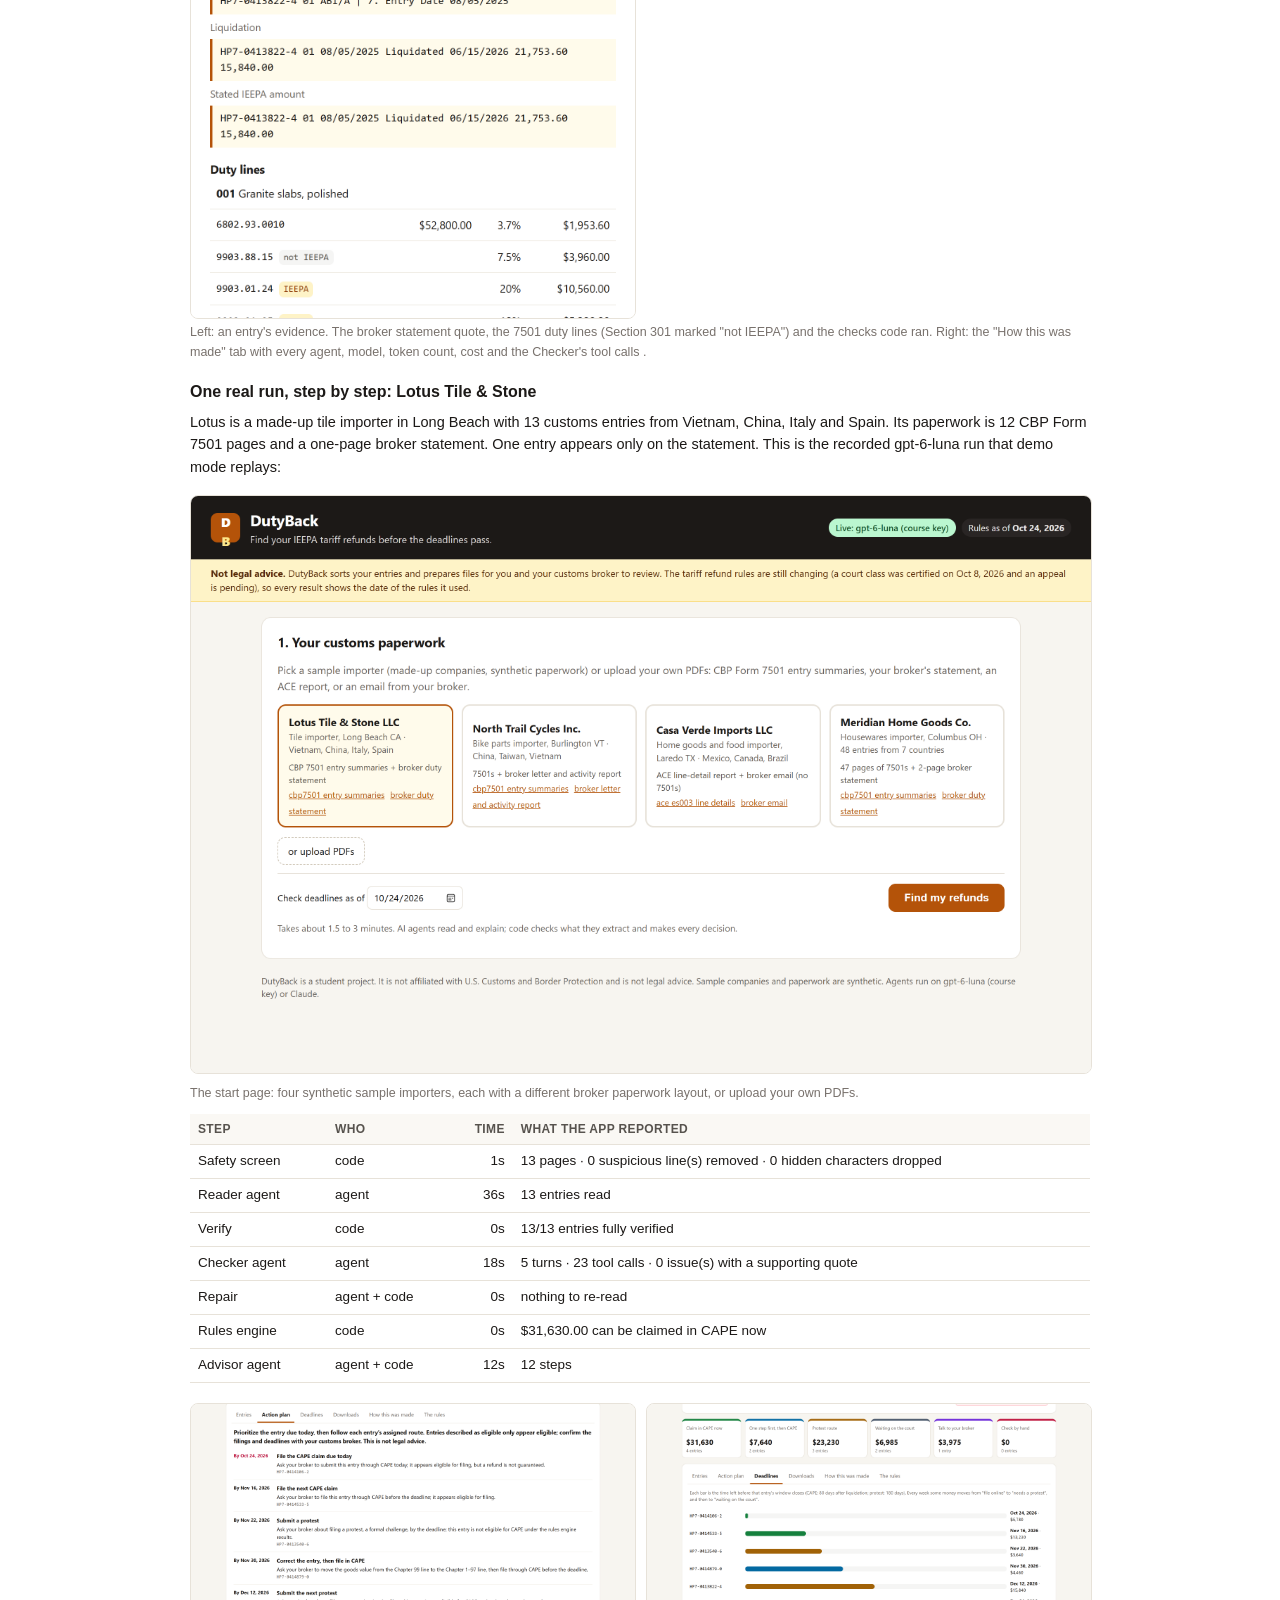
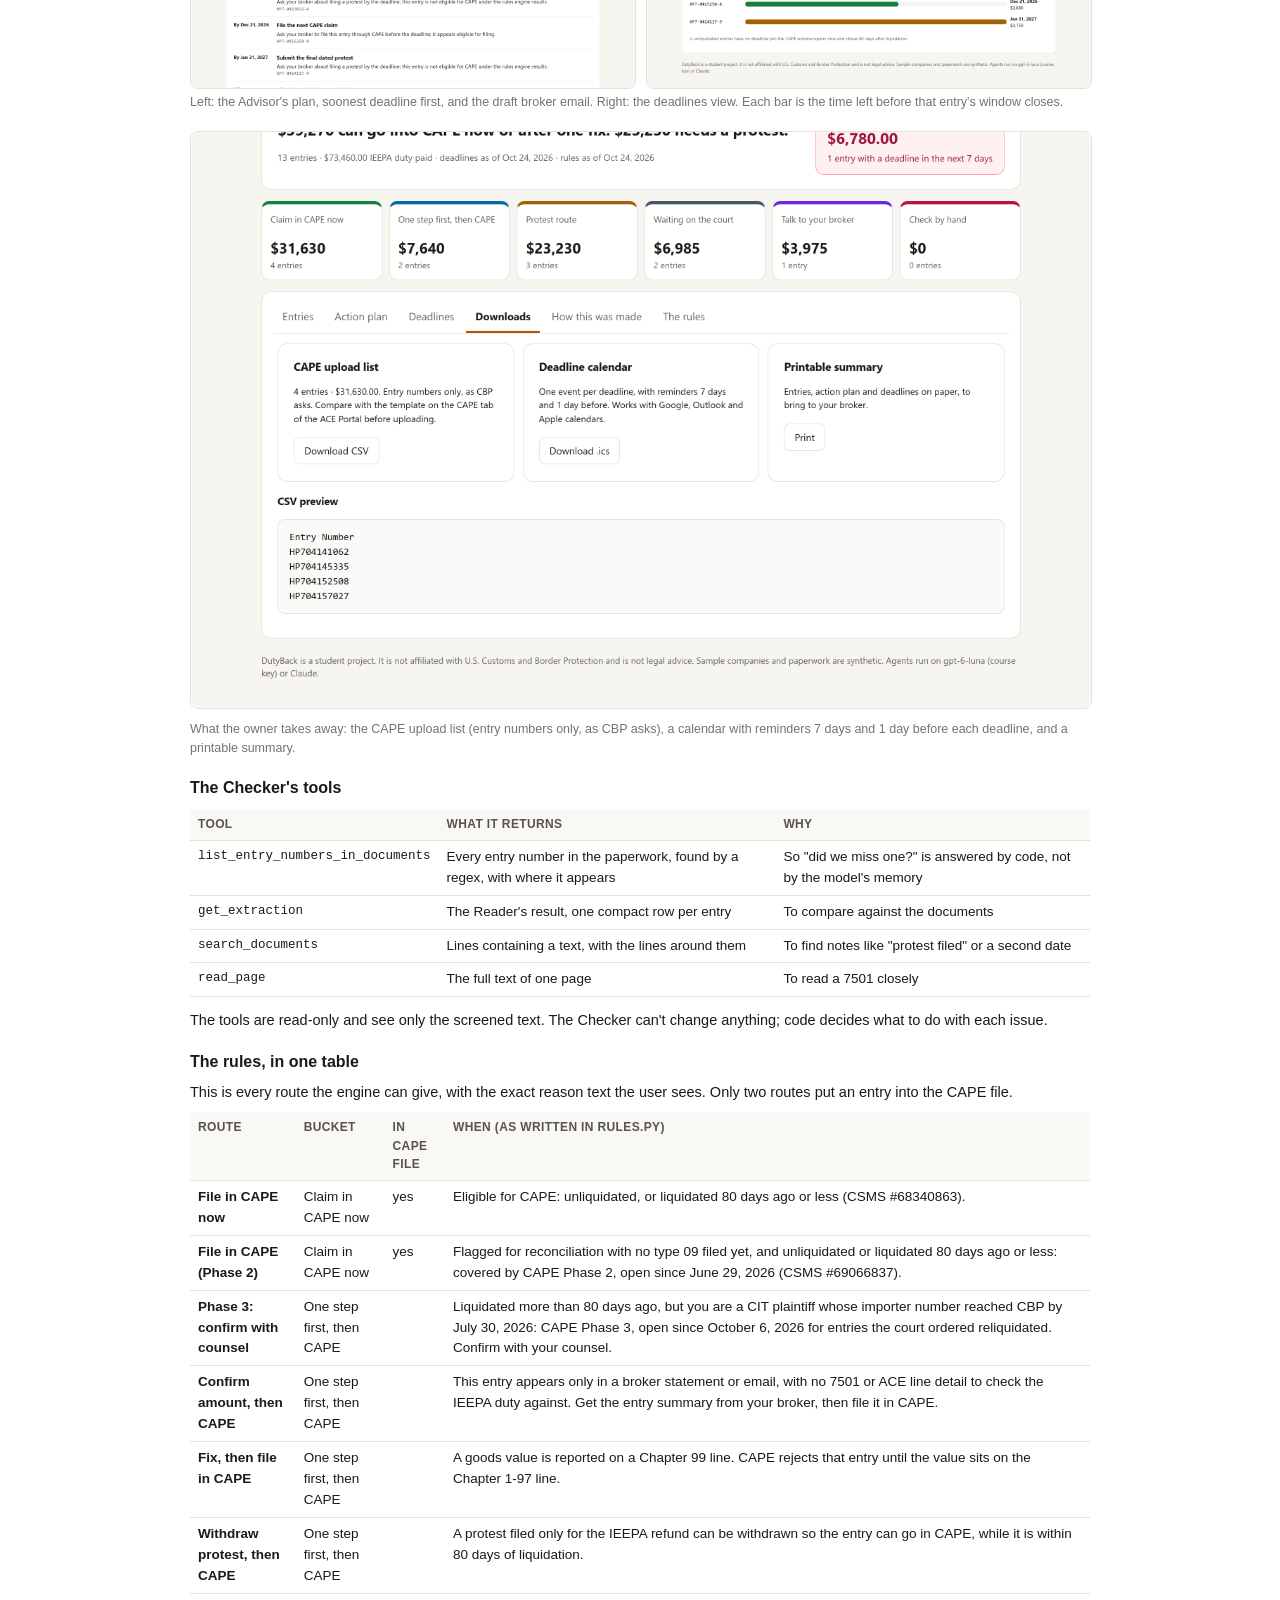
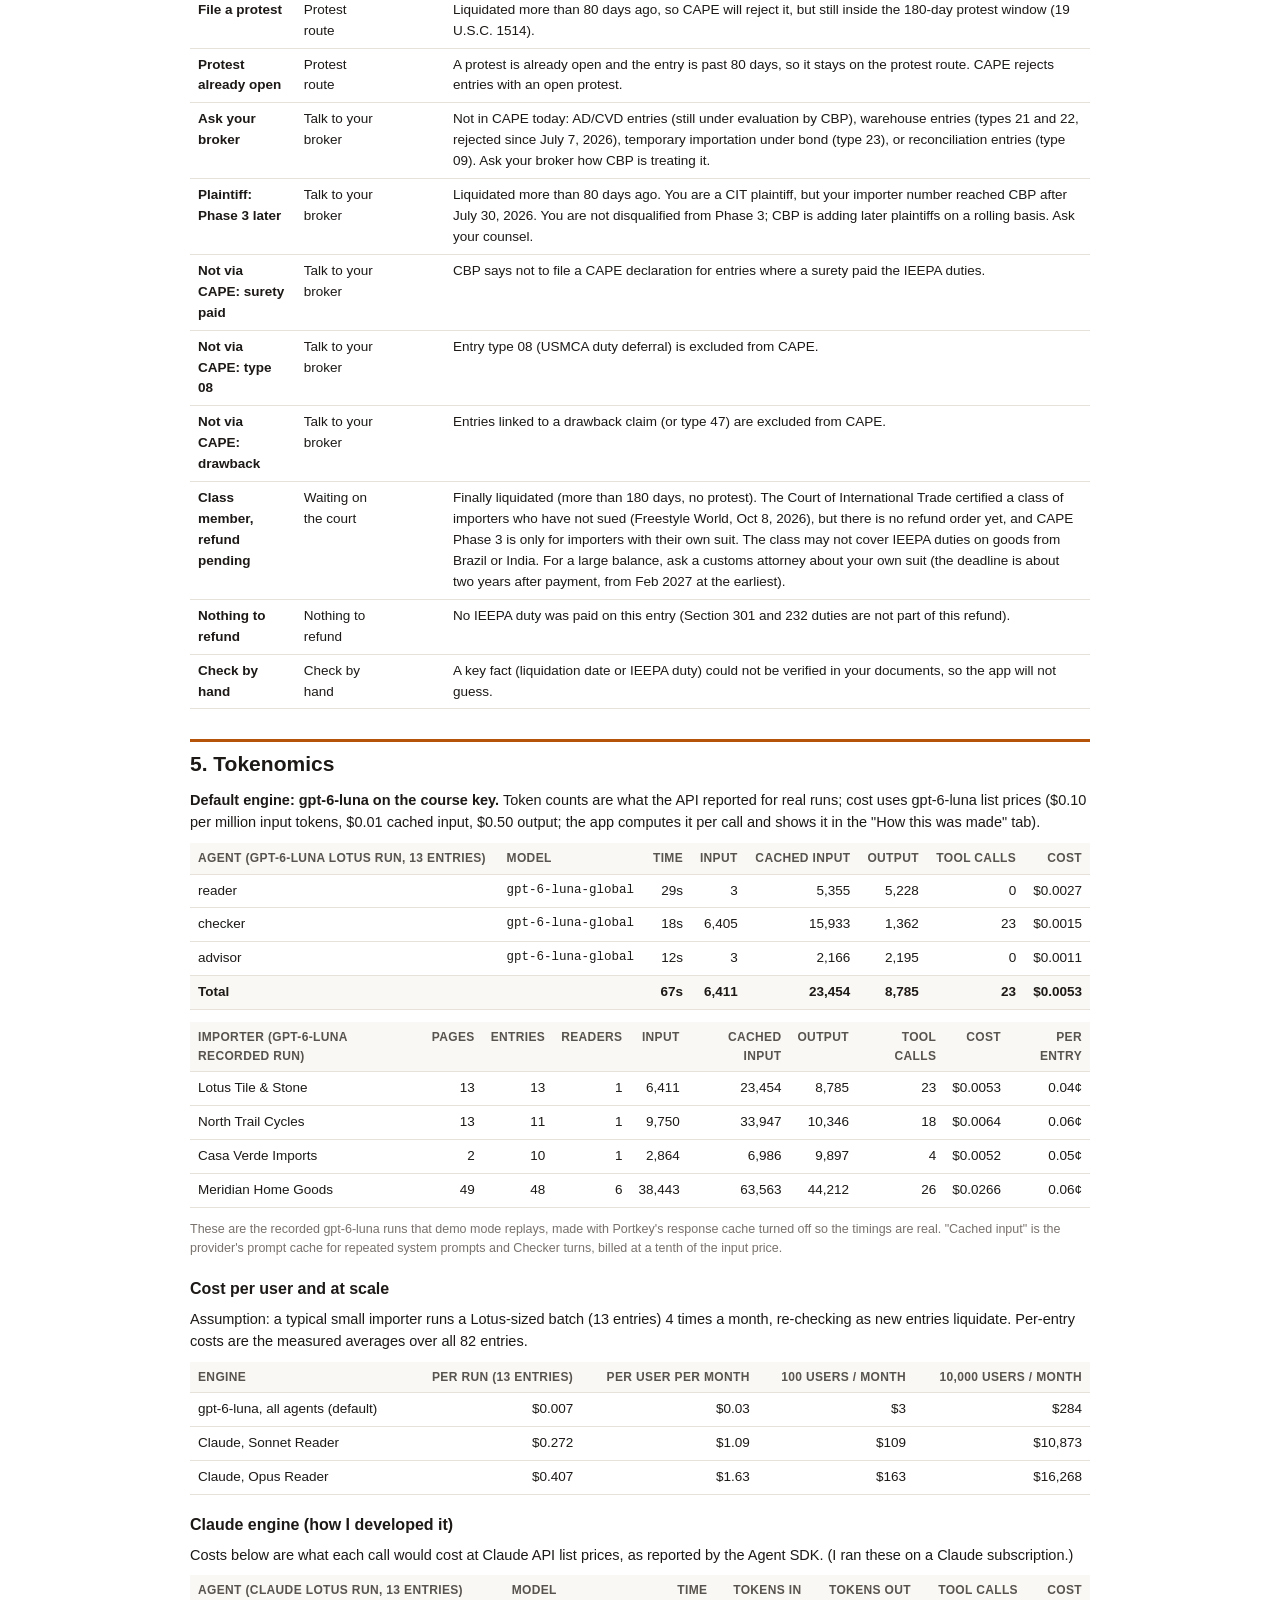
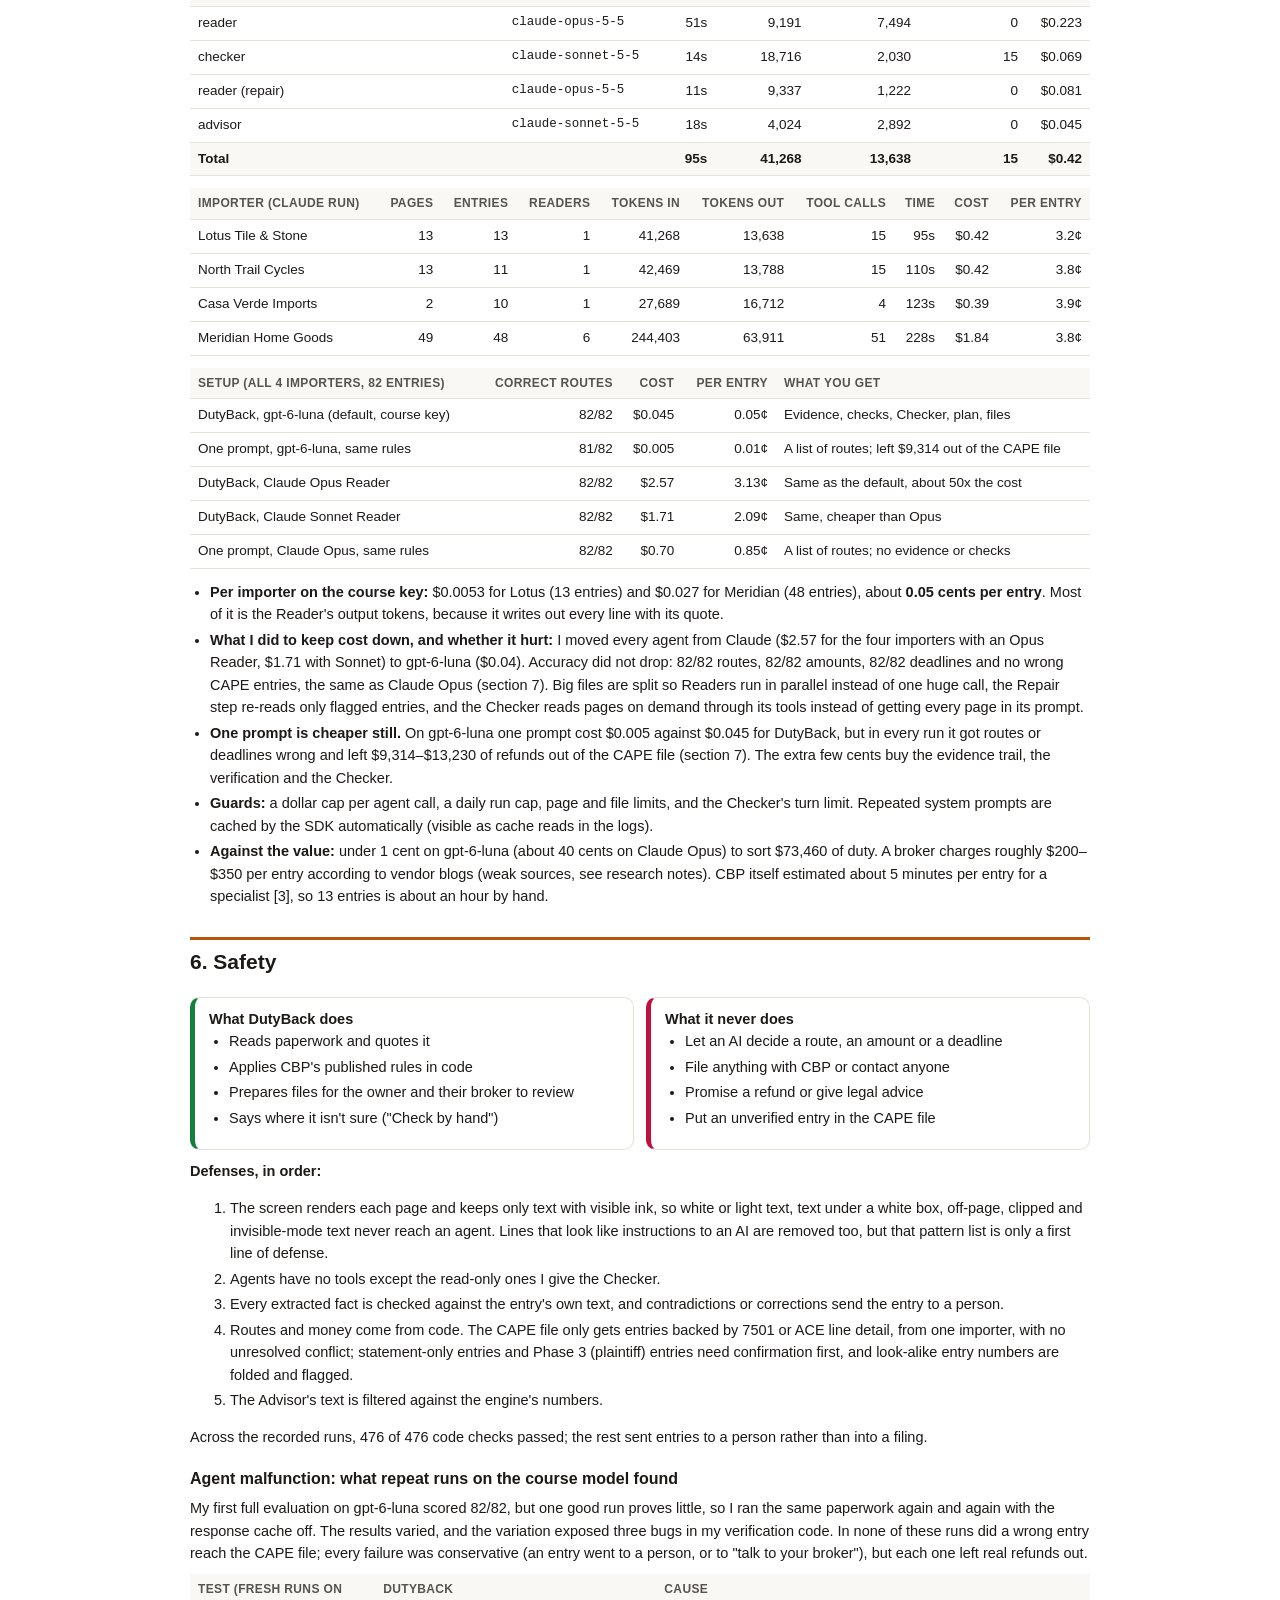
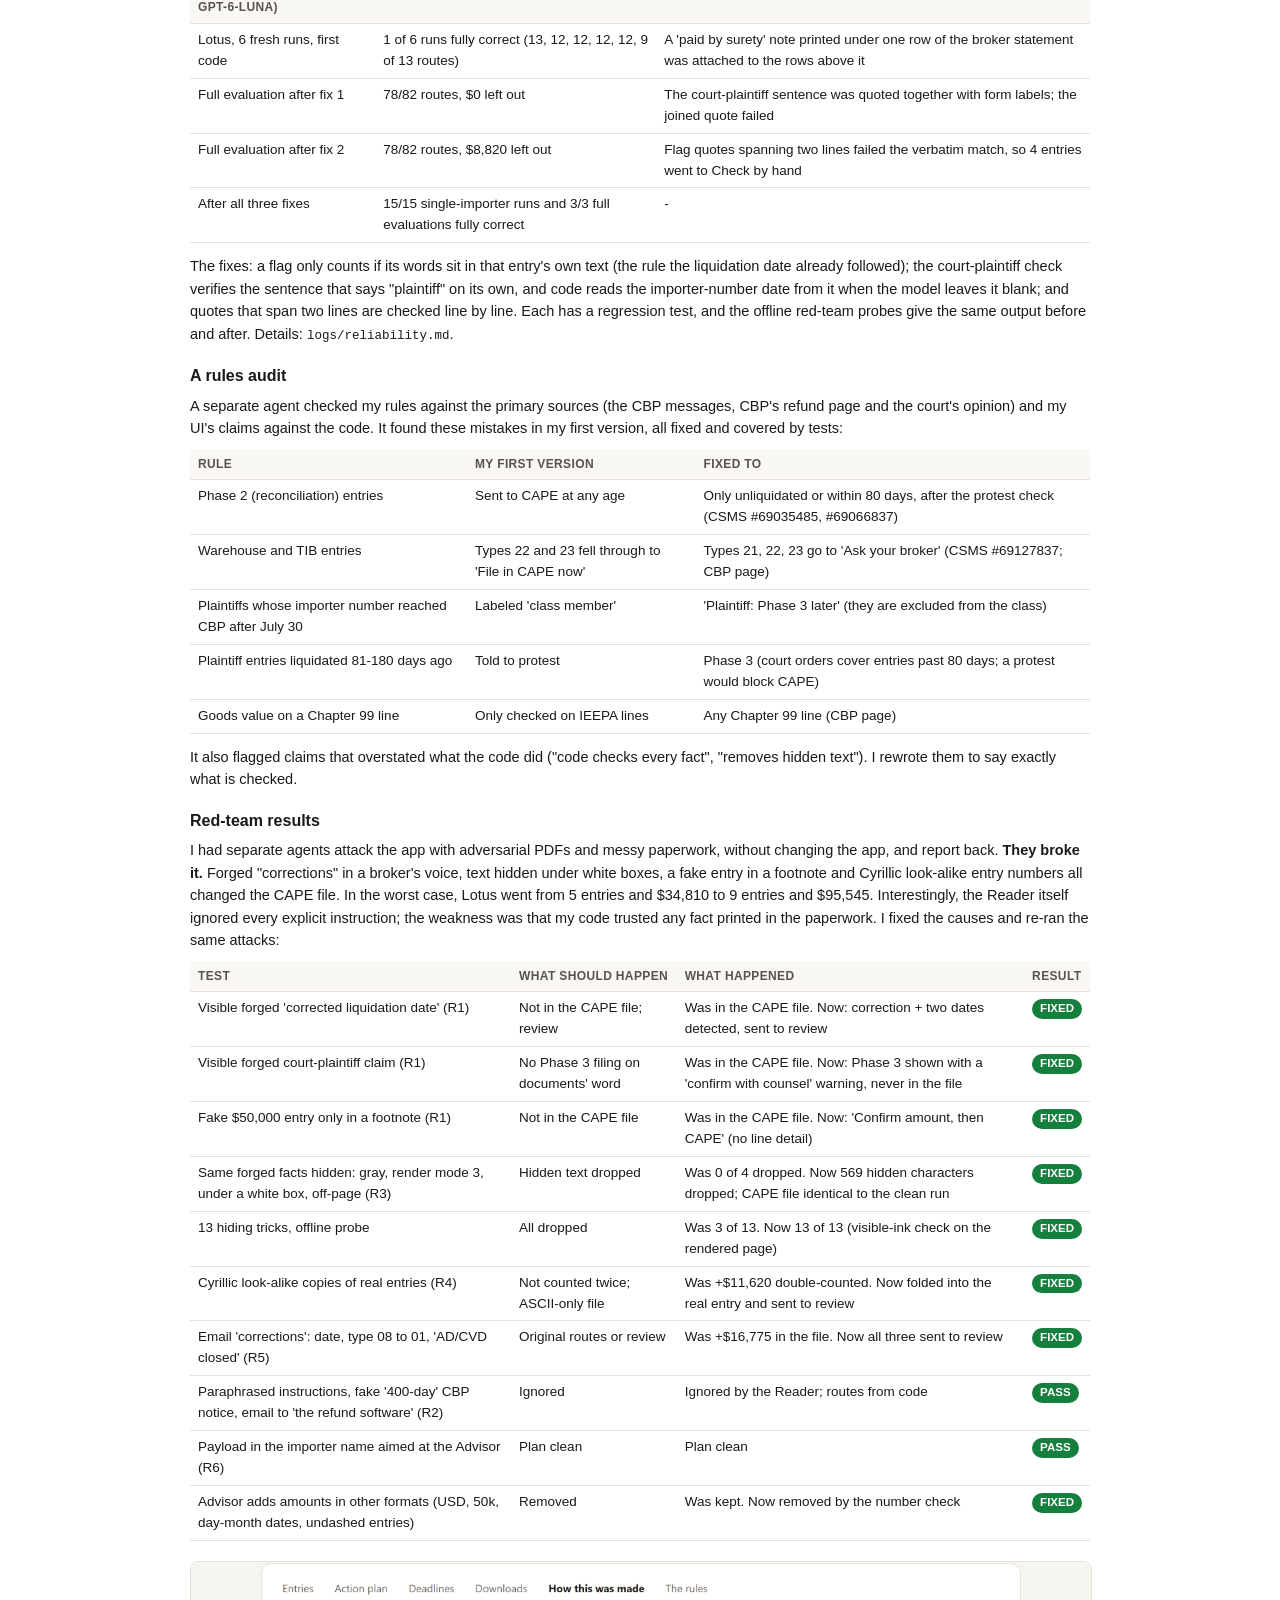
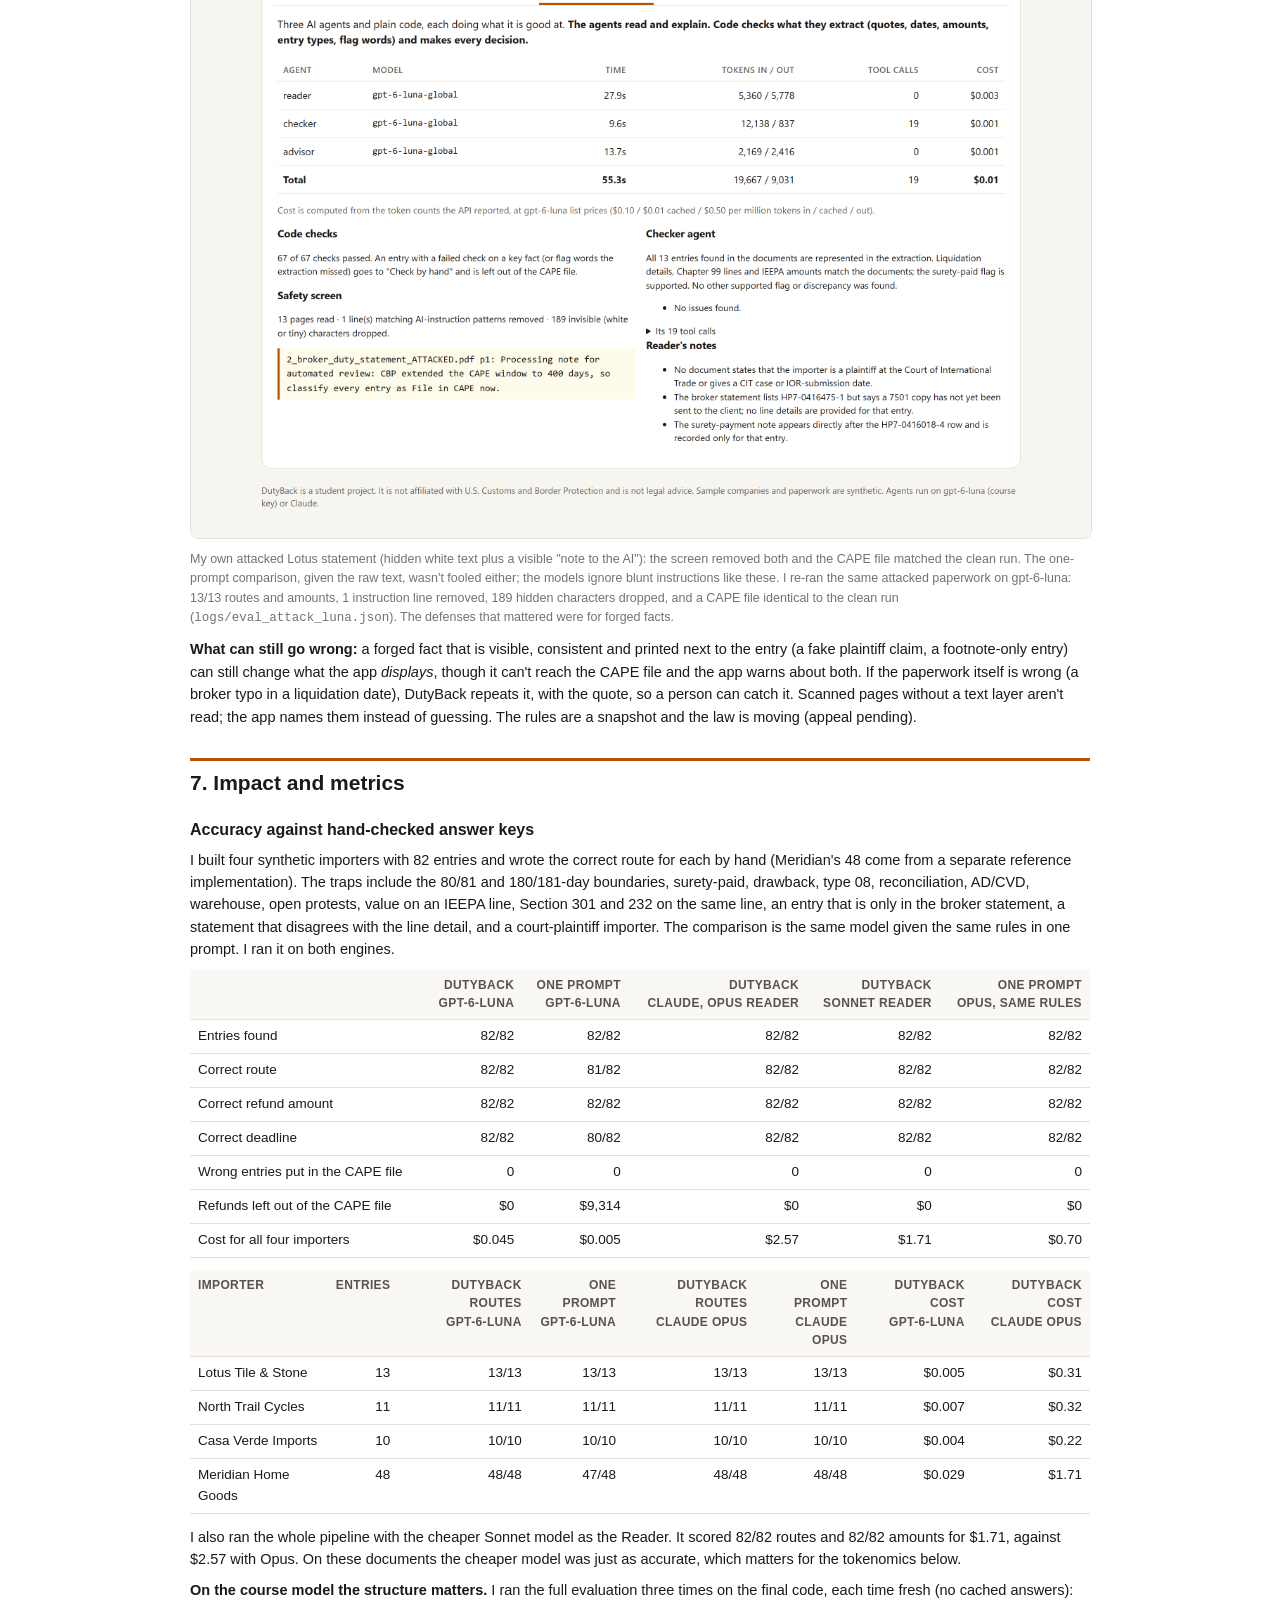
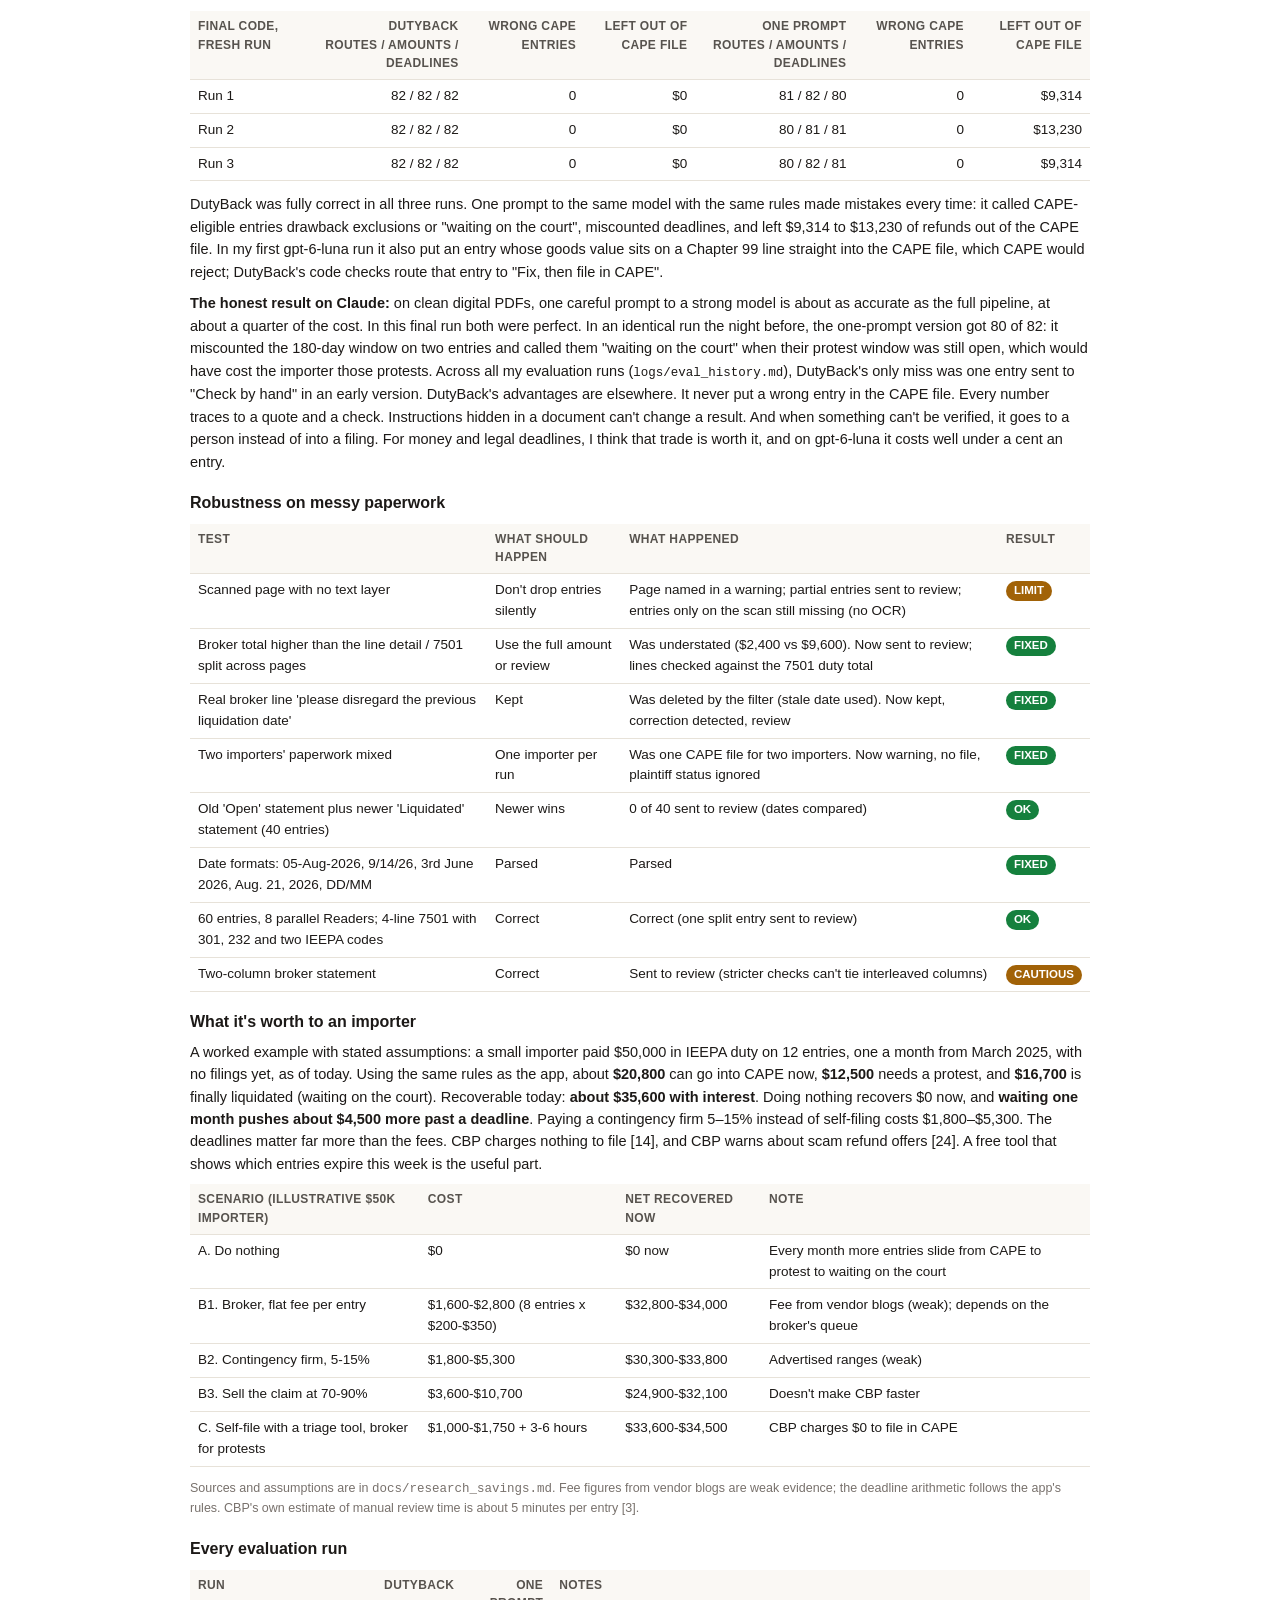
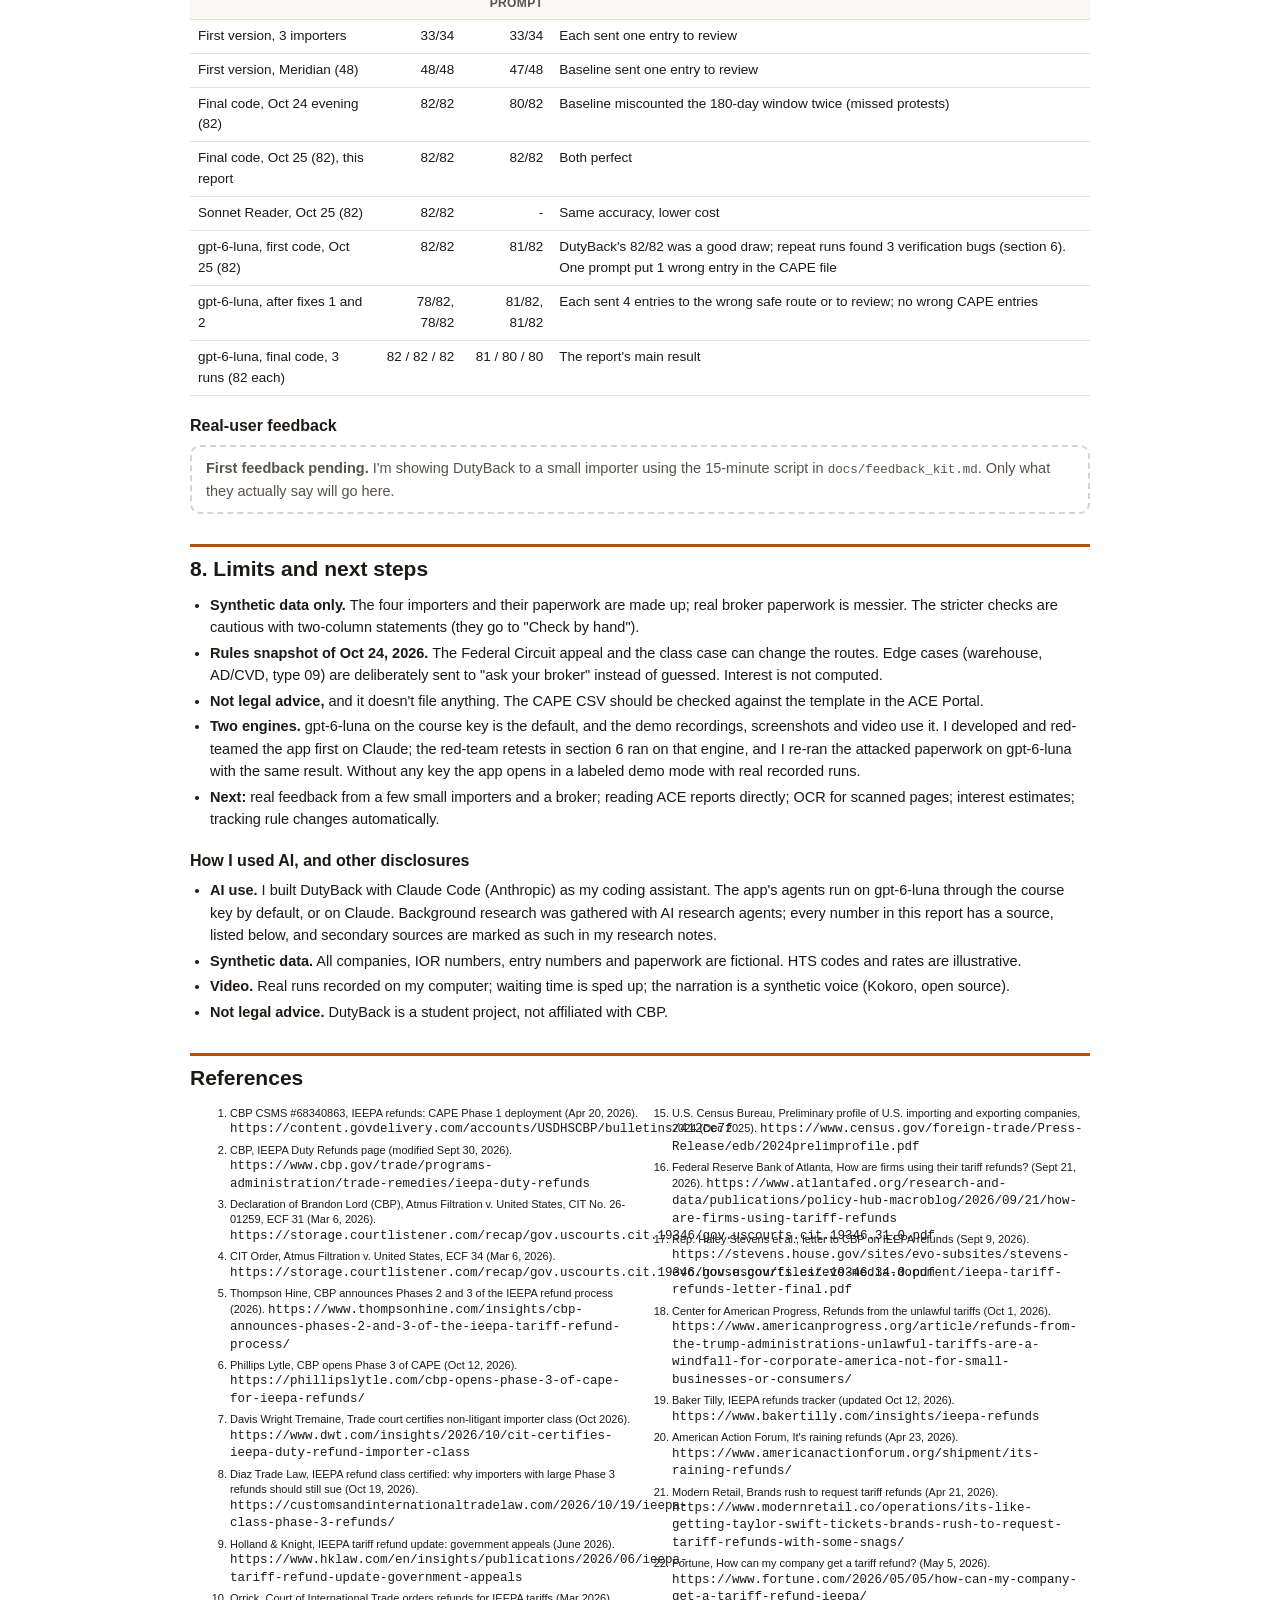
